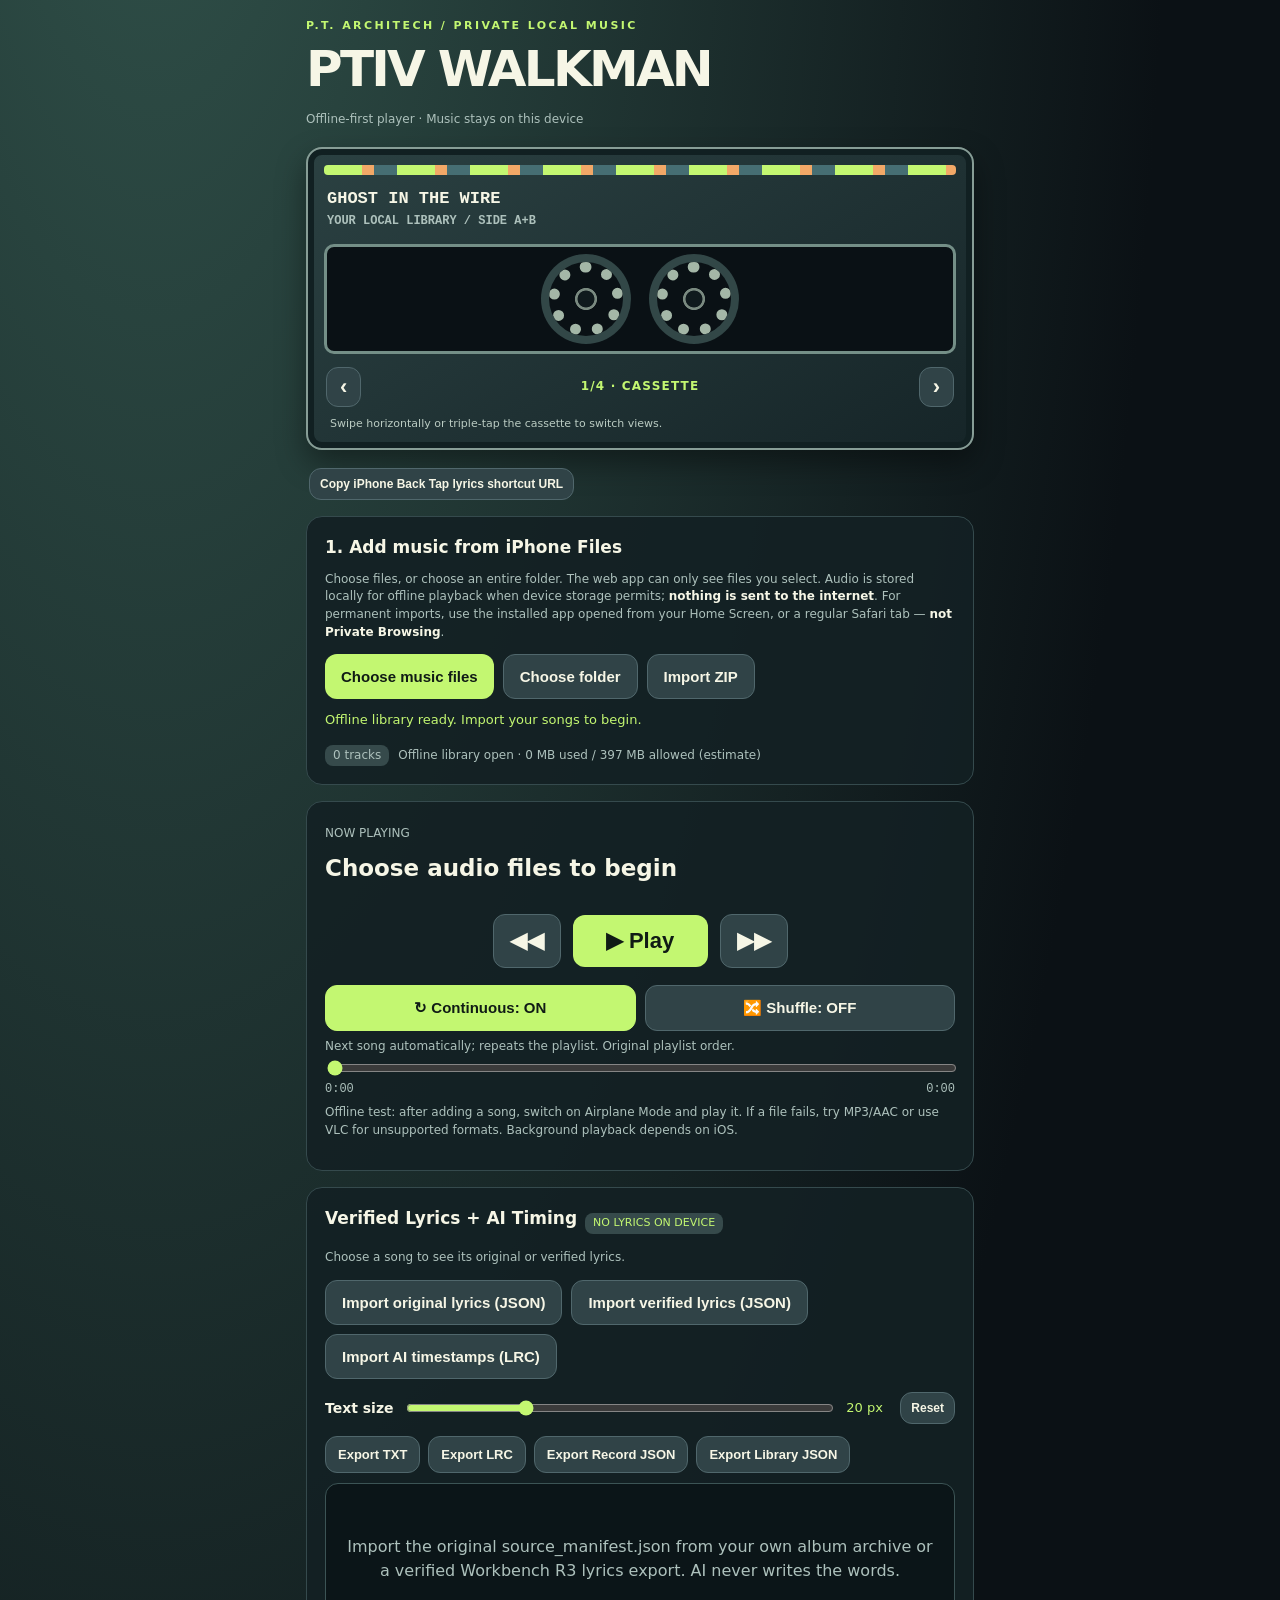
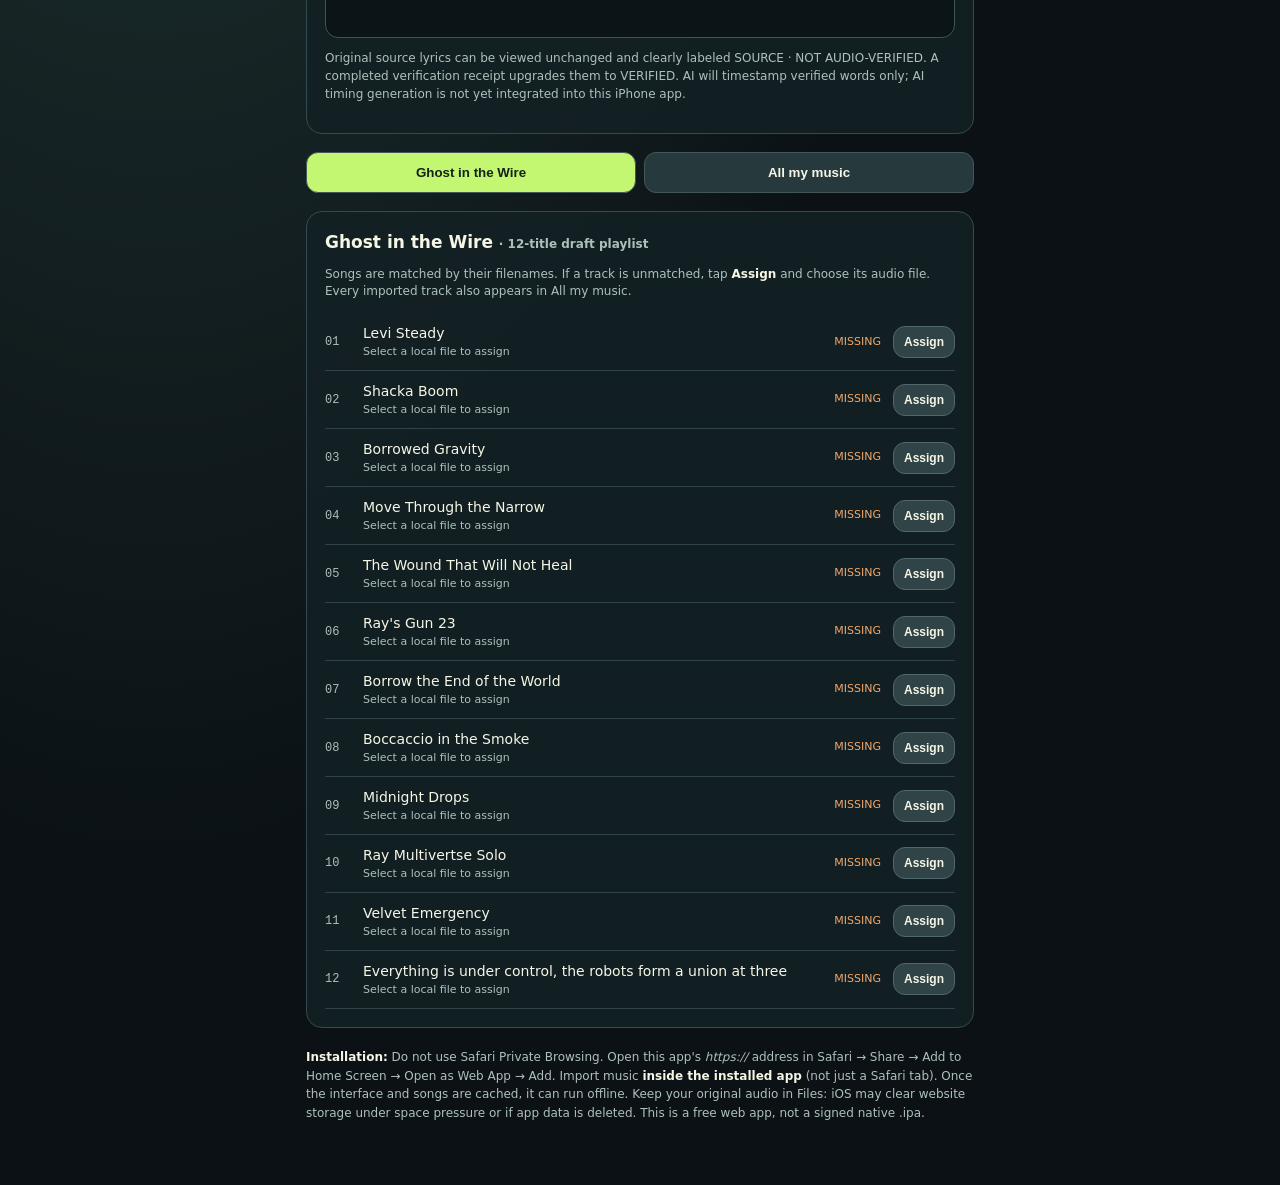
==== index.html @ c3de1a77 "Add four cassette faces with swipe/triple-tap, lyric/info views and honest platform discovery links;" ====
<!doctype html>
<html lang="en"><head><meta charset="utf-8"><meta name="viewport" content="width=device-width,initial-scale=1,viewport-fit=cover"><meta name="theme-color" content="#10191d"><meta name="apple-mobile-web-app-capable" content="yes"><meta name="apple-mobile-web-app-status-bar-style" content="black-translucent"><meta name="apple-mobile-web-app-title" content="PTIV Walkman"><meta name="description" content="P.T. Architech local-first music player"><link rel="manifest" href="./manifest.webmanifest"><link rel="icon" type="image/svg+xml" href="./icon.svg"><title>PTIV Walkman — Offline</title>
<style>
:root{color-scheme:dark;--bg:#0b1115;--panel:#121e22;--line:#354a4d;--ink:#f6f6e6;--muted:#adc1bc;--lime:#c3f771;--orange:#efa66b}*{box-sizing:border-box}html,body{margin:0;min-height:100%;background:var(--bg);color:var(--ink);font:16px/1.48 -apple-system,BlinkMacSystemFont,system-ui,sans-serif}body{background:radial-gradient(ellipse at 12% -15%,#32544c 0%,#0b1115 64%);padding-bottom:calc(25px + env(safe-area-inset-bottom))}main{max-width:700px;margin:auto;padding:18px 16px}.eyebrow{color:var(--lime);font-size:11px;letter-spacing:.22em;font-weight:700}h1{font-size:clamp(34px,8vw,50px);line-height:1.07;letter-spacing:-.055em;margin:9px 0}h2{font-size:17px;margin:0 0 10px}small,.hint{font-size:12px;color:var(--muted)}p{margin:8px 0 12px;color:var(--muted)}.tape{margin:18px 0 18px;border:2px solid #879d96;border-radius:16px;padding:16px;background:linear-gradient(150deg,#2b4142,#162528);box-shadow:inset 0 0 0 6px #112022,0 13px 30px #0006}.stripe{height:10px;border-radius:4px;background:repeating-linear-gradient(90deg,#c3f771 0 38px,#f2a867 38px 50px,#466e73 50px 73px)}.sticker{font:bold 17px/1.2 ui-monospace,monospace;margin:14px 3px;text-transform:uppercase}.wheels{display:flex;justify-content:center;align-items:center;gap:34px;border:3px solid #748f87;background:#0a1115;padding:15px;border-radius:10px}.wheel{height:74px;width:74px;border-radius:50%;border:11px dotted #a4b7a7;box-shadow:0 0 0 8px #324747;background:radial-gradient(circle,#101a1d 22%,#7a8a80 24% 29%,transparent 31%)}.spinning .wheel{animation:rotate 4s linear infinite}@keyframes rotate{to{transform:rotate(360deg)}}.panel{margin:16px 0;border:1px solid var(--line);background:#132024e8;border-radius:16px;padding:18px}.inline{display:flex;gap:9px;flex-wrap:wrap}.btn{appearance:none;border:0;padding:13px 16px;background:var(--lime);color:#101b15;font-weight:750;font-size:15px;border-radius:12px;cursor:pointer;touch-action:manipulation}.btn.alt{background:#304347;color:var(--ink);border:1px solid #50676c}.btn.tiny{font-size:12px;padding:8px 10px}.btn:disabled{opacity:.5}.file{display:none}button:focus-visible,input:focus-visible{outline:2px solid var(--lime);outline-offset:2px}.notice{color:var(--lime);min-height:2em;white-space:pre-wrap;font-size:13px;margin-top:11px}.warning{color:var(--orange)}.controls{display:flex;justify-content:center;align-items:center;gap:12px;margin:17px 0}.controls .btn{font-size:22px;min-width:55px}.controls .big{min-width:135px}input[type=range]{width:100%;accent-color:var(--lime)}.timing{display:flex;justify-content:space-between;color:var(--muted);font:12px ui-monospace,monospace}.titleNow{font-weight:800;font-size:23px;min-height:2em;margin:7px 0}.tabs{display:grid;grid-template-columns:1fr 1fr;gap:8px;margin:18px 0}.tab{padding:12px;background:#263a3d;border:1px solid #43575a;border-radius:12px;color:var(--ink);font-weight:700}.tab.active{background:var(--lime);color:#152219}.search{width:100%;background:#0b1518;border:1px solid #536a6a;color:var(--ink);padding:13px;border-radius:11px;margin:4px 0 8px;font:inherit}ul,ol{list-style:none;margin:0;padding:0}.song{display:flex;align-items:center;gap:12px;min-height:56px;padding:10px 0;border-bottom:1px solid #304346}.song .no{min-width:26px;color:#aebfbd;font:12px ui-monospace,monospace}.song .name{flex:1;min-width:0;overflow-wrap:anywhere;font-size:14px}.song .sub{font-size:11px;color:var(--muted)}.song .state{font-size:11px;color:var(--orange)}.song.ready .state{color:var(--lime)}.song.playing{background:#253c36;border-radius:8px;padding-left:8px;padding-right:8px}.empty{padding:12px;color:var(--muted);text-align:center}.hidden{display:none!important}footer{font-size:12px;line-height:1.55;color:var(--muted);margin:20px 0}strong{color:var(--ink)}.badge{background:#364a4b;padding:2px 8px;border-radius:8px;color:var(--lime);font-size:11px}.meta{display:flex;gap:9px;align-items:center;flex-wrap:wrap;margin-top:9px}.meta span{font-size:12px;color:var(--muted)}.mode-controls{display:flex;gap:9px;flex-wrap:wrap;margin:6px 0}.mode-controls .btn{flex:1 1 165px;text-align:center}.mode-controls .btn.on{background:var(--lime);border-color:var(--lime);color:#101b15}.mode-note{margin:7px 0 2px;font-size:12px;color:var(--muted)}.deck-nav{display:flex;align-items:center;justify-content:space-between;gap:12px;margin:13px 2px 0}.deck-nav .btn{padding:6px 13px;font-size:22px}.deck-nav .deck-status{font-size:12px;letter-spacing:.1em;color:#c3f771;font-weight:800;text-transform:uppercase}.deck-face{min-height:170px;border-radius:12px;background:#0d1719;border:1px solid #48615c;padding:17px 13px}.deck-face h3{margin:0 0 10px;color:var(--lime);font-size:19px}.deck-face p{margin:8px 0;font-size:14px}.deck-lines{max-height:195px;overflow:auto;overscroll-behavior:contain}.deck-lines p{font-size:var(--lyric-font,20px);line-height:1.4;color:#d2dedd;margin:7px 0}.deck-lines p.current{color:var(--lime);font-weight:800}.deck-meta{font-size:14px;color:#c0ccc9}.deck-meta b{color:#f6f6e6}.deck-external{display:flex;gap:7px;flex-wrap:wrap;margin-top:9px}.deck-external a{display:inline-block;background:#304347;border:1px solid #526a69;padding:8px 11px;border-radius:9px;color:#e7f5ee;font-size:12px;text-decoration:none}.deck-external a:focus-visible{outline:2px solid var(--lime)}.deck-help{font-size:11px;color:#bacbc2;margin:9px 6px 0}.tape{touch-action:pan-y}.lyricbox{max-height:350px;overflow-y:auto;border:1px solid #3c5455;background:#0b1518;border-radius:13px;padding:13px 10px;overscroll-behavior:contain}.lyricline{font-size:var(--lyric-font,20px);line-height:1.6;padding:12px 13px;border-radius:10px;color:#a4b7b7;transition:color .15s,background .15s}.lyricline.active{background:#2a463b;color:var(--lime);font-weight:750}.lyricline.untimed{white-space:pre-wrap}.lyrics-info{font-size:12px;color:var(--muted);margin-top:12px}.lyrics-info.warning{color:var(--orange)}.lyrics-heading{display:flex;gap:8px;align-items:center;flex-wrap:wrap}.lyrics-actions{margin:13px 0}.lyrics-empty{text-align:center;padding:30px 10px;color:var(--muted)}.lyric-tools{display:flex;align-items:center;gap:10px;flex-wrap:wrap;margin:12px 0}.lyric-tools label{font-size:14px;font-weight:700}.lyric-tools input{flex:1;min-width:120px}.lyric-tools output{font-size:13px;color:var(--lime);min-width:44px}.lyric-exports{display:flex;gap:8px;flex-wrap:wrap;margin:10px 0}.lyric-exports .btn{font-size:13px;padding:10px 12px}
</style></head><body><main>
<div class="eyebrow">P.T. ARCHITECH / PRIVATE LOCAL MUSIC</div><h1>PTIV WALKMAN</h1><small>Offline-first player · Music stays on this device</small>
<div class="tape" id="tape" role="group" aria-label="Interactive cassette: triple tap or swipe horizontally to switch views"><div id="cassetteFace"><div class="stripe"></div><div class="sticker">GHOST IN THE WIRE<br><small>YOUR LOCAL LIBRARY / SIDE A+B</small></div><div class="wheels"><i class="wheel"></i><i class="wheel"></i></div></div><div class="deck-face hidden" id="deckFace" aria-live="polite"></div><div class="deck-nav"><button class="btn alt" id="deckPrev" type="button" aria-label="Previous cassette view">‹</button><span class="deck-status" id="deckStatus">1/4 · Cassette</span><button class="btn alt" id="deckNext" type="button" aria-label="Next cassette view">›</button></div><p class="deck-help">Swipe horizontally or triple-tap the cassette to switch views.</p></div><div class="inline" style="margin:0 3px 12px"><button class="btn alt tiny" id="copyBackTap" type="button">Copy iPhone Back Tap lyrics shortcut URL</button></div>
<section class="panel"><h2>1. Add music from iPhone Files</h2><p class="hint">Choose files, or choose an entire folder. The web app can only see files you select. Audio is stored locally for offline playback when device storage permits; <strong>nothing is sent to the internet</strong>. For permanent imports, use the installed app opened from your Home Screen, or a regular Safari tab — <strong>not Private Browsing</strong>.</p><div class="inline"><button class="btn" id="pickFiles">Choose music files</button><button class="btn alt" id="pickFolder">Choose folder</button><button class="btn alt" id="pickZip">Import ZIP</button></div><input class="file" id="files" type="file" multiple accept="audio/*,.mp3,.m4a,.wav,.flac,.aac,.aif,.aiff,.ogg,.opus"><input class="file" id="folder" type="file" multiple webkitdirectory directory><input class="file" id="zip" type="file" accept=".zip,application/zip"><div class="notice" id="notice" role="status" aria-live="polite">Starting offline library…</div><div class="meta"><span class="badge" id="libraryCount">0 tracks</span><span id="storage">Local storage status pending</span></div></section>
<section class="panel"><small>NOW PLAYING</small><div class="titleNow" id="now">Choose audio files to begin</div><audio id="audio" preload="metadata" playsinline></audio><div class="controls"><button class="btn alt" id="prev" aria-label="Previous track">◀◀</button><button class="btn big" id="play">▶ Play</button><button class="btn alt" id="next" aria-label="Next track">▶▶</button></div><div class="mode-controls" role="group" aria-label="Playback mode"><button class="btn alt mode on" id="continuous" type="button" aria-pressed="true">↻ Continuous: ON</button><button class="btn alt mode" id="shuffle" type="button" aria-pressed="false">🔀 Shuffle: OFF</button></div><p class="mode-note" id="modeStatus">Continuous plays the next song and loops the playlist; Shuffle changes the order.</p><input type="range" id="seek" min="0" max="1000" value="0" aria-label="Track progress"><div class="timing"><span id="elapsed">0:00</span><span id="duration">0:00</span></div><p class="hint">Offline test: after adding a song, switch on Airplane Mode and play it. If a file fails, try MP3/AAC or use VLC for unsupported formats. Background playback depends on iOS.</p></section>
<section class="panel" id="lyricsPanel"><div class="lyrics-heading"><h2>Verified Lyrics + AI Timing</h2><span class="badge" id="lyricsBadge">AWAITING VERIFIED LYRICS</span></div><p class="hint" id="lyricsSong">Choose a song to see its verified lyrics.</p><div class="inline lyrics-actions"><button class="btn alt" id="pickOriginal" type="button">Import original lyrics (JSON)</button><button class="btn alt" id="pickVerified" type="button">Import verified lyrics (JSON)</button><button class="btn alt" id="pickAITiming" type="button">Import AI timestamps (LRC)</button></div><input class="file" id="originalJson" type="file" multiple accept=".json,application/json"><input class="file" id="verifiedJson" type="file" multiple accept=".json,application/json"><input class="file" id="aiLrc" type="file" accept=".lrc,text/plain"><div class="lyric-tools"><label for="lyricFont">Text size</label><input type="range" id="lyricFont" min="14" max="36" step="2" value="20" aria-label="Lyrics font size"><output id="lyricFontValue" for="lyricFont">20 px</output><button class="btn alt tiny" id="lyricFontReset" type="button">Reset</button></div><div class="lyric-exports"><button class="btn alt" id="exportLyricTxt" type="button">Export TXT</button><button class="btn alt" id="exportLyricLrc" type="button">Export LRC</button><button class="btn alt" id="exportLyricRecord" type="button">Export Record JSON</button><button class="btn alt" id="exportAllLyrics" type="button">Export Library JSON</button></div><div id="lyricDisplay" class="lyricbox" role="region" aria-label="Verified song lyrics"><p class="lyrics-empty">Awaiting verified original lyrics and evidence receipt from the PTIV workbench.</p></div><p id="lyricsNote" class="lyrics-info">Original source lyrics can be viewed unchanged and clearly labeled SOURCE · NOT AUDIO-VERIFIED. A completed verification receipt upgrades them to VERIFIED. AI will timestamp verified words only; AI timing generation is not yet integrated into this iPhone app.</p></section><div class="tabs"><button class="tab active" id="tabGhost">Ghost in the Wire</button><button class="tab" id="tabAll">All my music</button></div>
<section class="panel" id="ghostPanel"><h2>Ghost in the Wire <small>· 12-title draft playlist</small></h2><p class="hint">Songs are matched by their filenames. If a track is unmatched, tap <strong>Assign</strong> and choose its audio file. Every imported track also appears in All my music.</p><ol id="ghostList"></ol></section>
<section class="panel hidden" id="allPanel"><h2>All my music</h2><input class="search" id="search" placeholder="Search songs or folders…" aria-label="Search imported songs"><div id="allList"></div><p class="hint">The list comes from your device, not the NAS. Import additional folders anytime; duplicates are skipped.</p></section>
<footer><strong>Installation:</strong> Do not use Safari Private Browsing. Open this app's <em>https://</em> address in Safari → Share → Add to Home Screen → Open as Web App → Add. Import music <strong>inside the installed app</strong> (not just a Safari tab). Once the interface and songs are cached, it can run offline. Keep your original audio in Files: iOS may clear website storage under space pressure or if app data is deleted. This is a free web app, not a signed native .ipa.</footer>
</main>
<script>
'use strict';
const $=id=>document.getElementById(id), AUDIO=/\.(mp3|m4a|aac|wav|flac|ogg|opus|aif|aiff)$/i;
const ghost=["Levi Steady","Shacka Boom","Borrowed Gravity","Move Through the Narrow","The Wound That Will Not Heal","Ray's Gun 23","Borrow the End of the World","Boccaccio in the Smoke","Midnight Drops","Ray Multivertse Solo","Velvet Emergency","Everything is under control, the robots form a union at three"];
const norm=s=>String(s||'').normalize('NFKD').replace(/[\u0300-\u036f]/g,'').toLowerCase().replace(/\.[^.]+$/,'').replace(/\b(ptiv|p\s*t\s*architech|master|final|remastered|mix|wav|flac)\b/g,'').replace(/^[0-9\s._-]+/,'').replace(/[^a-z0-9]+/g,'');
const msg=(t,bad=false)=>{$('notice').textContent=t;$('notice').className='notice'+(bad?' warning':'')},short=s=>s.length>72?s.slice(0,69)+'…':s;
let db=null, dbIssue='', lastSaveIssue='', stored=new Map(), ephemerals=new Map(), lyricRecords=new Map(), activeLyricKey=null, activeLyricLine=-1, lastLyricsScroll=-1, active=null, playIds=[], audioUrl=null, busy=false, seeks=false, tab='ghost', playbackContext='ghost', continuous=true, shuffle=false;const audio=$('audio');
function dbOpen(){return new Promise((resolve,reject)=>{if(!('indexedDB' in window))return reject(new Error('IndexedDB unavailable'));const r=indexedDB.open('ptiv-walkman-offline-v2',2);r.onupgradeneeded=()=>{if(!r.result.objectStoreNames.contains('songs')){let s=r.result.createObjectStore('songs',{keyPath:'id'});s.createIndex('name','name',{unique:false})}if(!r.result.objectStoreNames.contains('lyrics'))r.result.createObjectStore('lyrics',{keyPath:'key'})};r.onsuccess=()=>resolve(r.result);r.onerror=()=>reject(r.error||new Error('Library unavailable'))})}
const transaction=(mode,doit)=>new Promise((resolve,reject)=>{if(!db)return reject(new Error('Offline database unavailable'));const t=db.transaction('songs',mode),s=t.objectStore('songs');let value;try{value=doit(s)}catch(e){reject(e);return}t.oncomplete=()=>resolve(value);t.onerror=()=>reject(t.error);t.onabort=()=>reject(t.error||new Error('Transaction interrupted'))});
function loadIndex(){return new Promise((resolve,reject)=>{const t=db.transaction('songs','readonly'),req=t.objectStore('songs').openCursor();req.onsuccess=()=>{const c=req.result;if(!c){resolve();return}const {blob,...meta}=c.value;stored.set(meta.id,meta);c.continue()};req.onerror=()=>reject(req.error)})}
function getTrack(id){if(ephemerals.has(id))return Promise.resolve(ephemerals.get(id));return new Promise((resolve,reject)=>{if(!db)return reject(new Error('Not saved'));const r=db.transaction('songs','readonly').objectStore('songs').get(id);r.onsuccess=()=>resolve(r.result);r.onerror=()=>reject(r.error)})}
function loadLyrics(){return new Promise((resolve,reject)=>{if(!db)return resolve();const q=db.transaction('lyrics','readonly').objectStore('lyrics').openCursor();q.onsuccess=()=>{const c=q.result;if(!c){resolve();return}lyricRecords.set(c.key,c.value);c.continue()};q.onerror=()=>reject(q.error)})}
function receiptValid(rec){const v=rec?.verification;return rec?.status==='VERIFIED'&&Array.isArray(rec.lines)&&rec.lines.some(l=>l.text?.trim())&&v?.status==='VERIFIED'&&/^[a-f0-9]{64}$/i.test(String(v.master_sha256||''))&&!!String(v.evidence_ref||'').trim()&&!!String(v.reviewed_at||'').trim()&&!!String(v.reviewer||'').trim()}
function lyricsForCurrent(){if(!active)return null;const song=allMeta().find(x=>x.id===active);if(!song)return null;const rec=lyricRecords.get(norm(song.name))||lyricRecords.get(norm(song.path));return receiptValid(rec)||rec?.status==='ORIGINAL_SOURCE_UNVERIFIED'?rec:null}
function normalizeWords(s){return String(s||'').normalize('NFC').replace(/\s+/g,' ').trim()}
function lrcParse(text){const lines=[],labels={};for(const sourceLine of text.replace(/\r\n?/g,'\n').split('\n')){const meta=sourceLine.match(/^\[([a-z]{2,12}):([^\]]*)\]$/i);if(meta){labels[meta[1].toLowerCase()]=meta[2].trim();continue}const t=/\[(\d{1,3}):(\d{2})(?:[.:](\d{1,3}))?\]/g;const timestamps=[...sourceLine.matchAll(t)];if(!timestamps.length)continue;const textLine=sourceLine.replace(t,'').trim();for(const m of timestamps){const sec=Number(m[1])*60+Number(m[2])+Number('0.'+(m[3]||'0').padEnd(3,'0'));if(Number.isFinite(sec)&&sec>=0)lines.push({time:sec,text:textLine})}}return {labels,lines:lines.sort((a,b)=>a.time-b.time)}}
async function saveLyrics(rec){lyricRecords.set(rec.key,rec);if(!db)return false;return new Promise(resolve=>{try{let t=db.transaction('lyrics','readwrite');t.objectStore('lyrics').put(rec);t.oncomplete=()=>resolve(true);t.onabort=()=>resolve(false);t.onerror=()=>resolve(false)}catch(e){resolve(false)}})}

async function importOriginalSource(files){
let loaded=0, saved=0, keptVerified=0, rejected=0, notes=[];
for(const file of Array.from(files)){
 let data;
 try{if(!/\.json$/i.test(file.name)||file.size>2500000)throw Error('Select a source_manifest.json under 2.5 MB');data=JSON.parse(await file.text())}catch(e){rejected++;notes.push(file.name+': '+e.message);continue}
 if(!data||!Array.isArray(data.tracks)||!data.artist||!data.album){rejected++;notes.push(file.name+': not a PTIV album source manifest');continue}
 for(const t of data.tracks){
  const name=String(t.title||'').trim();
  const lyrics=typeof t.lyrics==='string'?t.lyrics:'';
  const key=norm(name);
  if(!key||!lyrics.trim()||lyrics.length>2000000){rejected++;continue}
  if(receiptValid(lyricRecords.get(key))){keptVerified++;continue}
  const rec={key,name,album:String(data.album),artist:String(data.artist),source_url:String(t.url||''),source:file.name,kind:'text',status:'ORIGINAL_SOURCE_UNVERIFIED',timing_status:'NONE',importedAt:new Date().toISOString(),lines:lyrics.replace(/\r\n?/g,'\n').split('\n').slice(0,4000).map(text=>({time:null,text}))};
  if(await saveLyrics(rec))saved++;
  loaded++;
 }
}
renderLyrics();
$('lyricsNote').className='lyrics-info warning';
$('lyricsNote').textContent='Imported '+loaded+' original lyric texts ('+saved+' stored for offline reopening), retained '+keptVerified+' existing verified record(s), rejected '+rejected+'. The words were copied exactly from the source manifest and are NOT verified against released audio. AI timestamps remain locked until verification. '+notes.slice(0,3).join('; ');
}
$('pickOriginal').onclick=()=>$('originalJson').click();
$('originalJson').onchange=e=>{if(e.target.files?.length)importOriginalSource(e.target.files);e.target.value=''};
async function importVerifiedBundle(files){let accepted=0,storedCount=0,rejected=0;for(const file of Array.from(files)){if(!/\.json$/i.test(file.name)){rejected++;continue}let data;try{data=JSON.parse(await file.text())}catch(e){rejected++;continue}const entries=Array.isArray(data?.tracks)?data.tracks:Array.isArray(data)?data:[data];for(const t of entries){const name=String(t.track_title||t.title||'').trim();const key=norm(name);const lyrics=typeof t.lyrics==='string'?t.lyrics:'';const v=t.verification||{};const verification={status:v.status,master_sha256:String(v.released_master_sha256||v.master_sha256||''),evidence_ref:v.evidence_ref||v.receipt_path||'',reviewed_at:v.reviewed_at||v.verified_at||'',reviewer:v.reviewer||v.verified_by||''};const lines=lyrics.replace(/\r\n?/g,'\n').split('\n').slice(0,3000).map(text=>({time:null,text}));const rec={key,name,lines,verification,status:'VERIFIED',kind:'text',source:file.name,importedAt:new Date().toISOString(),timing_status:'NONE'};if(!key||!receiptValid(rec)||lyrics.length>2000000){rejected++;continue}const prev=lyricRecords.get(key);if(receiptValid(prev)&&prev.timing_status==='AI_DRAFT'&&prev.verification.master_sha256===verification.master_sha256&&prev.lines.map(l=>normalizeWords(l.text)).join('\n')===lines.map(l=>normalizeWords(l.text)).join('\n')){rec.lines=prev.lines;rec.kind=prev.kind;rec.timing_status='AI_DRAFT'}if(await saveLyrics(rec))storedCount++;accepted++}}renderLyrics();const info=$('lyricsNote');info.className='lyrics-info'+(rejected?' warning':'');info.textContent='Verified-record imports: '+accepted+' accepted ('+storedCount+' stored on this device), '+rejected+' rejected. A record requires review receipt, released-master SHA-256, reviewer, review date, and verified lyrics. Walkman checks these fields; it does not independently validate the evidence.'}
async function importAITiming(file){const rec=lyricsForCurrent();if(!receiptValid(rec)){$('lyricsNote').textContent='Blocked: import the released-master verified lyrics record for this track before AI timestamps.';$('lyricsNote').className='lyrics-info warning';return}if(!/\.lrc$/i.test(file.name)){$('lyricsNote').textContent='AI timing must be an .LRC file containing the exact verified lines.';return}let parsed;try{parsed=lrcParse(await file.text())}catch(e){$('lyricsNote').textContent='Cannot read LRC: '+e.message;return}const original=rec.lines.filter(l=>normalizeWords(l.text));const timed=parsed.lines.filter(l=>normalizeWords(l.text));if(!timed.length||timed.length!==original.length||timed.some((l,i)=>normalizeWords(l.text)!==normalizeWords(original[i].text))){$('lyricsNote').className='lyrics-info warning';$('lyricsNote').textContent='Blocked: AI timing did not preserve the verified lyrics exactly (line count or text mismatch). No lyrics were changed. Regenerate alignment using the approved master words.';return}let idx=0;const updated={...rec,lines:rec.lines.map(l=>normalizeWords(l.text)?{...l,time:timed[idx++].time}:{...l,time:null}),kind:'lrc',timing_status:'AI_DRAFT',timing_source:file.name};const saved=await saveLyrics(updated);renderLyrics();$('lyricsNote').className='lyrics-info warning';$('lyricsNote').textContent='AI timestamps imported and matched every verified lyric line exactly. TIMING IS A DRAFT until reviewed against the released audio. '+(saved?'Saved on device.':'Session only; device storage unavailable.')+' No publication performed.'}
$('pickVerified').onclick=()=>$('verifiedJson').click();
$('verifiedJson').onchange=e=>{if(e.target.files?.length)importVerifiedBundle(e.target.files);e.target.value=''};
$('pickAITiming').onclick=()=>{if(!lyricsForCurrent()){$('lyricsNote').textContent='First import the verified lyrics record for the selected song.';return}$('aiLrc').click()};
$('aiLrc').onchange=e=>{if(e.target.files?.length)importAITiming(e.target.files[0]);e.target.value=''};
const DECK_NAMES=['cassette','lyrics','info','listen'],DECK_KEY='ptiv-walkman-deck-v1';
let deckIndex=0,deckTapCount=0,deckLastTap=0,deckLastSwipe=0,deckTouchStart=null,deckLastLine=-1;
function deckIndexFromHash(){const v=decodeURIComponent(location.hash.replace(/^#/,'')).toLowerCase();const name=v.startsWith('deck=')?v.slice(5):v;return DECK_NAMES.indexOf(name)}
function setDeck(index,fromHash=false){deckIndex=(index+DECK_NAMES.length)%DECK_NAMES.length;try{localStorage.setItem(DECK_KEY,String(deckIndex))}catch(e){}if(!fromHash){const hash='#deck='+DECK_NAMES[deckIndex];if(location.hash!==hash)history.replaceState(null,'',location.pathname+location.search+hash)}renderDeck()}
function deckText(parent,text,cls=''){const d=document.createElement('p');if(cls)d.className=cls;d.textContent=text;parent.appendChild(d);return d}
function makeDeckLink(parent,title,url){const a=document.createElement('a');a.textContent=title;a.href=url;a.target='_blank';a.rel='noopener noreferrer';parent.appendChild(a)}
function renderDeck(){const activeFace=$('deckFace'),base=$('cassetteFace'),name=DECK_NAMES[deckIndex],track=allMeta().find(x=>x.id===active),rec=lyricsForCurrent();$('deckStatus').textContent=(deckIndex+1)+'/4 · '+name;const showAlt=deckIndex!==0;base.classList.toggle('hidden',showAlt);activeFace.classList.toggle('hidden',!showAlt);if(!showAlt)return;activeFace.replaceChildren();const head=document.createElement('h3');head.textContent=({lyrics:'Lyrics on cassette',info:'Now playing · Details',listen:'Listen / Discover'})[name];activeFace.append(head);if(name==='lyrics'){if(!rec){deckText(activeFace,'Choose a track with imported original lyrics. No lyrics are invented.');return}const verified=receiptValid(rec);deckText(activeFace,verified?'VERIFIED SOURCE WORDS':'ORIGINAL SOURCE · NOT AUDIO-VERIFIED','deck-meta');const holder=document.createElement('div');holder.className='deck-lines';activeFace.appendChild(holder);const lines=rec.lines.filter(l=>l.text&&l.text.trim());if(!lines.length){deckText(holder,'No lyric lines found.');return}let current=-1;if(rec.timing_status==='AI_DRAFT'){for(let k=0;k<lines.length;k++)if(lines[k].time!==null&&lines[k].time<=audio.currentTime+0.05)current=k}const from=Math.max(0,current>=0?current-1:0);lines.slice(from,from+6).forEach((line,i)=>{const el=deckText(holder,line.text,from+i===current?'current':'');el.title=line.time===null?'Original lyrics':'Timing candidate '+fmt(line.time)});deckLastLine=current;return}if(name==='info'){deckText(activeFace,track?'Title: '+track.name:'No song selected yet.','deck-meta');deckText(activeFace,'Artist: P.T. Architech','deck-meta');deckText(activeFace,'Album: '+(rec?.album||'Ghost in the Wire (local library)'),'deck-meta');if(track)deckText(activeFace,'File: '+track.path+' · '+Math.round(track.size/1048576*10)/10+' MB','deck-meta');if(audio.duration)deckText(activeFace,'Duration: '+fmt(audio.duration),'deck-meta');deckText(activeFace,'Lyrics: '+(rec?(receiptValid(rec)?'words verified':'original source awaiting audio verification'):'not imported'),'deck-meta');return}if(name==='listen'){const isGhost=!rec?.album||rec.album.toLowerCase().includes('ghost in the wire')||playbackContext==='ghost';if(isGhost)deckText(activeFace,'Ghost in the Wire is not yet published. This copy plays locally, offline. There are no verified direct streaming links for this album.');else deckText(activeFace,'Browse P.T. Architech on music platforms. These are searches, not confirmed track-specific links.');const links=document.createElement('div');links.className='deck-external';activeFace.appendChild(links);const artist='P.T. Architech';makeDeckLink(links,'Spotify artist search','https://open.spotify.com/search/'+encodeURIComponent(artist));makeDeckLink(links,'Apple Music search','https://music.apple.com/us/search?term='+encodeURIComponent(artist));makeDeckLink(links,'YouTube Music search','https://music.youtube.com/search?q='+encodeURIComponent(artist));makeDeckLink(links,'Qobuz discography','https://www.qobuz.com/us-en/interpreter/pt-architech/32553437');deckText(activeFace,'These discovery links require internet. Local playback and lyrics do not.','deck-meta')}}
function initDeck(){const hash=deckIndexFromHash();if(hash>=0)deckIndex=hash;else try{const prior=Number(localStorage.getItem(DECK_KEY));if(Number.isInteger(prior)&&prior>=0&&prior<4)deckIndex=prior}catch(e){}renderDeck()}
$('deckNext').onclick=()=>setDeck(deckIndex+1);$('deckPrev').onclick=()=>setDeck(deckIndex-1);
$('tape').addEventListener('click',e=>{if(e.target.closest('button,a,input'))return;if(Date.now()-deckLastSwipe<450)return;const now=Date.now();deckTapCount=now-deckLastTap<550?deckTapCount+1:1;deckLastTap=now;if(deckTapCount>=3){deckTapCount=0;setDeck(deckIndex+1)}});
$('tape').addEventListener('touchstart',e=>{if(e.touches.length===1)deckTouchStart={x:e.touches[0].clientX,y:e.touches[0].clientY}},{passive:true});
$('tape').addEventListener('touchend',e=>{if(!deckTouchStart||e.changedTouches.length!==1)return;const dx=e.changedTouches[0].clientX-deckTouchStart.x,dy=e.changedTouches[0].clientY-deckTouchStart.y;deckTouchStart=null;if(Math.abs(dx)>55&&Math.abs(dx)>Math.abs(dy)*1.35){deckLastSwipe=Date.now();deckTapCount=0;setDeck(deckIndex+(dx<0?1:-1))}},{passive:true});
window.addEventListener('hashchange',()=>{const i=deckIndexFromHash();if(i>=0)setDeck(i,true)});
$('copyBackTap').onclick=async()=>{const link=location.origin+location.pathname+'#deck=lyrics';try{await navigator.clipboard.writeText(link);msg('Copied lyrics-view URL. Create an iPhone Shortcut with Open URLs, paste this URL, then assign it to Back Tap in Settings → Accessibility → Touch → Back Tap. This opens a view; hardware Back Tap does not directly control the webpage.')}catch(e){window.prompt('Copy this URL into your Shortcuts Open URL action:',link)}};
const FONT_KEY='ptiv-walkman-lyric-font-v1';
function setLyricFont(px){const n=Math.min(36,Math.max(14,Math.round(Number(px)/2)*2||20));document.documentElement.style.setProperty('--lyric-font',n+'px');$('lyricFont').value=String(n);$('lyricFontValue').textContent=n+' px';try{localStorage.setItem(FONT_KEY,String(n))}catch(e){}if(deckIndex===1)renderDeck()}
function initLyricFont(){let n=20;try{const saved=Number(localStorage.getItem(FONT_KEY));if(saved>=14&&saved<=36)n=saved}catch(e){}setLyricFont(n)}
$('lyricFont').oninput=e=>setLyricFont(e.target.value);
$('lyricFontReset').onclick=()=>setLyricFont(20);
function fileSafeTitle(title){return String(title||'Track').replace(/[<>:"/\\|?*\u0000-\u001f]/g,'_').slice(0,100).trim()||'Track'}
function lrcTime(t){const sec=Math.max(0,Number(t)||0);return String(Math.floor(sec/60)).padStart(2,'0')+':'+(sec%60).toFixed(2).padStart(5,'0')}
function userExport(filename,text,type='text/plain'){const file=new File([text],filename,{type});const fallback=()=>{const url=URL.createObjectURL(file),a=document.createElement('a');a.href=url;a.download=filename;document.body.appendChild(a);a.click();a.remove();setTimeout(()=>URL.revokeObjectURL(url),60000)};if(navigator.canShare?.({files:[file]})&&navigator.share){navigator.share({files:[file],title:filename}).catch(e=>{if(e?.name!=='AbortError')fallback()})}else fallback()}
function currentExportRecord(){const rec=lyricsForCurrent();if(!rec){$('lyricsNote').textContent='First select a song that has imported lyrics.';$('lyricsNote').className='lyrics-info warning'}return rec}
$('exportLyricTxt').onclick=()=>{const rec=currentExportRecord();if(!rec)return;userExport(fileSafeTitle(rec.name)+'.txt',rec.lines.map(l=>l.text).join('\n'))};
$('exportLyricLrc').onclick=()=>{const rec=currentExportRecord();if(!rec)return;if(!rec.lines.some(l=>l.time!==null&&Number.isFinite(l.time))){$('lyricsNote').textContent='No timestamps available for this song. TXT export is ready; LRC export requires reviewed or draft timings.';$('lyricsNote').className='lyrics-info warning';return}const lrc=['[ti:'+rec.name+']','[ar:'+String(rec.artist||'P.T. Architech')+']',...rec.lines.filter(l=>l.time!==null&&Number.isFinite(l.time)).map(l=>'['+lrcTime(l.time)+']'+l.text)].join('\n');userExport(fileSafeTitle(rec.name)+'.lrc',lrc)};
$('exportLyricRecord').onclick=()=>{const rec=currentExportRecord();if(rec)userExport(fileSafeTitle(rec.name)+'_lyrics_record.json',JSON.stringify(rec,null,2),'application/json')};
$('exportAllLyrics').onclick=()=>{if(!lyricRecords.size){$('lyricsNote').textContent='No lyric files have been imported yet.';return}userExport('PTIV_Walkman_local_lyrics_backup.json',JSON.stringify({format:'PTIV_WALKMAN_LYRICS_EXPORT_V1',exportedAt:new Date().toISOString(),tracks:[...lyricRecords.values()]},null,2),'application/json')};
function renderLyrics(){const display=$('lyricDisplay'),badge=$('lyricsBadge'),songName=$('lyricsSong'),rec=lyricsForCurrent();display.replaceChildren();activeLyricKey=rec?.key||null;activeLyricLine=-1;lastLyricsScroll=-1;const song=allMeta().find(x=>x.id===active);songName.textContent=song?'Playing: '+song.name:'Choose a song to see its original or verified lyrics.';if(!rec){badge.textContent='NO LYRICS ON DEVICE';const p=document.createElement('p');p.className='lyrics-empty';p.textContent='Import the original source_manifest.json from your own album archive or a verified Workbench R3 lyrics export. AI never writes the words.';display.append(p);renderDeck();return}const verified=receiptValid(rec);badge.textContent=verified?(rec.timing_status==='AI_DRAFT'?'WORDS VERIFIED · AI TIMING DRAFT':'WORDS VERIFIED · NOT TIMED'):'ORIGINAL SOURCE · NOT AUDIO-VERIFIED';for(const l of rec.lines){const d=document.createElement('div');d.className='lyricline'+(l.time===null?' untimed':'');d.textContent=l.text||' ';display.appendChild(d)}if(rec.kind==='lrc'&&verified)syncLyrics();renderDeck()}
function syncLyrics(){const rec=lyricsForCurrent();if(!receiptValid(rec)||rec.timing_status!=='AI_DRAFT')return;let i=-1;for(let j=0;j<rec.lines.length;j++){if(rec.lines[j].time!==null&&rec.lines[j].time<=audio.currentTime+0.05)i=j;else if(rec.lines[j].time!==null)break}if(i===activeLyricLine)return;const container=$('lyricDisplay');if(activeLyricLine>=0&&container.children[activeLyricLine])container.children[activeLyricLine].classList.remove('active');activeLyricLine=i;if(i>=0&&container.children[i]){const el=container.children[i];el.classList.add('active');const target=el.offsetTop-container.offsetTop-container.clientHeight/2+el.clientHeight/2;container.scrollTo({top:Math.max(0,target),behavior:Math.abs(container.scrollTop-target)>240?'auto':'smooth'})}}
function fmt(t){if(!Number.isFinite(t))return '0:00';t=Math.floor(t);return Math.floor(t/60)+':'+String(t%60).padStart(2,'0')}
const numberOfSongs=()=>stored.size+ephemerals.size;
function allMeta(){return [...stored.values(),...Array.from(ephemerals.values(),r=>{const {blob,...m}=r;return m})].sort((a,b)=>a.name.localeCompare(b.name))}
function keys(){return new Set([...stored.keys(),...ephemerals.keys()])}
function matches(s,t){const x=norm(s),y=norm(t);return !!x&&!!y&&(x===y||x.length>5&&y.includes(x)||y.length>5&&x.includes(y))}
function ghostMatch(t){const a=allMeta();return a.find(s=>matches(t,s.name))}
function button(text,fn){const el=document.createElement('button');el.className='btn alt tiny';el.textContent=text;el.addEventListener('click',fn);return el}
function liTrack(parent,number,name,sub,found){const li=document.createElement('li');li.className='song'+(found?' ready':'')+(active&&found&&active===found.id?' playing':'');const num=document.createElement('span');num.className='no';num.textContent=String(number).padStart(2,'0');const body=document.createElement('div');body.className='name';body.textContent=name;const detail=document.createElement('div');detail.className='sub';detail.textContent=sub||'';body.append(detail);li.append(num,body);if(found){li.append(button('▶',()=>selectTrack(found.id)));}else{const missing=document.createElement('span');missing.className='state';missing.textContent='MISSING';li.append(missing);const inp=document.createElement('input');inp.type='file';inp.accept='audio/*,.mp3,.m4a,.wav,.flac';inp.hidden=true;inp.onchange=async()=>{if(inp.files?.length){const f=inp.files[0];await importFiles([f],{assignTo:name});}};li.append(button('Assign',()=>inp.click()),inp)}parent.appendChild(li)}
function redraw(){let songCount=numberOfSongs();$('libraryCount').textContent=songCount+' track'+(songCount!==1?'s':'');const gl=$('ghostList');gl.replaceChildren();ghost.forEach((t,i)=>{const match=ghostMatch(t);liTrack(gl,i+1,t,match?'✓ SAVED LOCAL':'Select a local file to assign',match)});const list=$('allList');list.replaceChildren();let filtered=allMeta().filter(t=>[t.name,t.path].some(x=>String(x||'').toLowerCase().includes($('search').value.toLowerCase())));if(!filtered.length){const p=document.createElement('p');p.className='empty';p.textContent=songCount?'No songs match your search.':'Import files or a folder to start your library.';list.appendChild(p)}else{let ul=document.createElement('ul');filtered.forEach((t,i)=>liTrack(ul,i+1,t.name,short(t.path)+(stored.has(t.id)?' · OFFLINE':' · SESSION ONLY'),t));list.append(ul)}}
async function refreshStorage(){if(!db){$('storage').textContent='SESSION ONLY — permanent storage unavailable'+(dbIssue?' ('+dbIssue+')':'');return}if(lastSaveIssue){$('storage').textContent='SAVE FAILED ('+lastSaveIssue+'). Local database is open, but audio did not persist.';return}if(navigator.storage?.estimate){try{let s=await navigator.storage.estimate();$('storage').textContent='Offline library open · '+(s.usage/1048576).toFixed(0)+' MB used / '+(s.quota/1048576).toFixed(0)+' MB allowed (estimate)';return}catch(e){}}$('storage').textContent='On-device library enabled'}
function safeFileName(s){return String(s).replace(/\\/g,'/').split('/').pop().replace(AUDIO,'').replace(/^\d{1,3}[\s._-]+/,'').trim()}
async function importFiles(files,opt={}){const audioFiles=Array.from(files).filter(f=>AUDIO.test(f.name));if(!audioFiles.length){msg('No supported audio files found. Choose MP3, M4A, AAC, WAV, FLAC, OGG or AIFF.',true);return}busy=true;setInputs(true);let added=0,dupes=0,failed=0;const reasons=new Set();lastSaveIssue='';const seen=keys();msg('Importing '+audioFiles.length+' local audio file(s)…');for(const f of audioFiles){const path=f.webkitRelativePath||f.ptivZipPath||opt.basePath&&opt.basePath+'/'+f.name||f.name;const name=opt.assignTo||safeFileName(f.name);const id=path.toLowerCase()+'|'+f.size+'|'+f.lastModified;if(seen.has(id)){dupes++;continue}const row={id,name,path,size:f.size,type:f.type||'',lastModified:f.lastModified||0,blob:f};if(db){let error=null,saved=false;try{await transaction('readwrite',store=>store.put(row));saved=true}catch(e){error=e;if(e?.name==='DataCloneError'){try{await transaction('readwrite',store=>store.put({...row,blob:new Blob([f],{type:f.type||'application/octet-stream'})}));saved=true}catch(e2){error=e2}}}if(saved){stored.set(id,((({blob,...m})=>m)(row)))}else{ephemerals.set(id,row);failed++;const reason=error?.name||error?.message||'Unknown storage error';reasons.add(reason);lastSaveIssue=reason}}else{ephemerals.set(id,row);failed++;reasons.add(dbIssue||'IndexedDB unavailable');lastSaveIssue=dbIssue||'IndexedDB unavailable'}added++;seen.add(id);if((added+dupes)%8===0)msg('Imported '+(added+dupes)+' / '+audioFiles.length+'…')}
setInputs(false);busy=false;redraw();await refreshStorage();msg('Added '+added+' song(s).'+(dupes?' Skipped '+dupes+' duplicates.':'')+(failed?' '+failed+' NOT saved permanently. Reason: '+[...reasons].join(', ')+'. Switch out of Safari Private Browsing, reopen from Home Screen, then try one MP3. Do not remove your originals in Files.':'')+' Switch on Airplane Mode to verify playback.',failed>0)}
function setInputs(disabled){['pickFiles','pickFolder','pickZip'].forEach(id=>$(id).disabled=disabled)}
$('pickFiles').onclick=()=>$('files').click();$('pickFolder').onclick=()=>$('folder').click();$('pickZip').onclick=()=>$('zip').click();
$('files').onchange=e=>{if(e.target.files?.length)importFiles(e.target.files);e.target.value=''};
$('folder').onchange=e=>{if(e.target.files?.length)importFiles(e.target.files);else msg('No folder selected. Choose a folder containing music files.',true);e.target.value=''};
async function unzipFiles(file){const b=await file.arrayBuffer(),v=new DataView(b),u=new Uint8Array(b);let p=b.byteLength-22;while(p>=Math.max(0,b.byteLength-65557)&&v.getUint32(p,true)!==0x06054b50)p--;if(p<0)throw Error('Invalid ZIP archive');const n=v.getUint16(p+10,true);let c=v.getUint32(p+16,true);const out=[];for(let i=0;i<n;i++){if(v.getUint32(c,true)!==0x02014b50)throw Error('ZIP entry index invalid');const method=v.getUint16(c+10,true),compressed=v.getUint32(c+20,true),size=v.getUint32(c+24,true),nameLength=v.getUint16(c+28,true),extra=v.getUint16(c+30,true),comment=v.getUint16(c+32,true),offset=v.getUint32(c+42,true);const path=new TextDecoder().decode(u.slice(c+46,c+46+nameLength));c+=46+nameLength+extra+comment;if(!AUDIO.test(path)||path.endsWith('/'))continue;if(out.length>=3000)throw Error('ZIP contains too many tracks');if(size>250*1048576)throw Error('Very large audio file in ZIP: '+path);if(v.getUint32(offset,true)!==0x04034b50)throw Error('ZIP entry unavailable');const start=offset+30+v.getUint16(offset+26,true)+v.getUint16(offset+28,true);const bytes=u.slice(start,start+compressed);let result;if(method===0)result=bytes;else if(method===8&&typeof DecompressionStream==='function'){result=new Uint8Array(await new Response(new Blob([bytes]).stream().pipeThrough(new DecompressionStream('deflate-raw'))).arrayBuffer())}else throw Error('ZIP compression unsupported on this device. Try folder import instead.');out.push(new File([result],path.split('/').pop(),{type:'',lastModified:file.lastModified}));out[out.length-1].ptivZipPath=path;}return out}
$('zip').onchange=async e=>{const f=e.target.files?.[0];e.target.value='';if(!f)return;try{msg('Reading ZIP on-device…');let contents=await unzipFiles(f);if(!contents.length)msg('No audio files found in this ZIP.',true);else await importFiles(contents,{basePath:f.name})}catch(err){msg('ZIP import could not finish: '+err.message,true)}};
const MODE_KEY='ptiv-walkman-playback-modes-v1';
function orderedIds(context=playbackContext){const ids=context==='ghost'?ghost.map(t=>ghostMatch(t)?.id):allMeta().map(t=>t.id);return ids.filter((id,i)=>id&&ids.indexOf(id)===i)}
function rebuildQueue(startId=null){let ids=orderedIds();if(startId&&!ids.includes(startId))ids.unshift(startId);if(shuffle){const other=ids.filter(id=>id!==startId);for(let i=other.length-1;i>0;i--){const j=Math.floor(Math.random()*(i+1));[other[i],other[j]]=[other[j],other[i]]}playIds=startId?[startId,...other]:other}else playIds=ids}
function updateModes(){const c=$('continuous'),s=$('shuffle');c.textContent=continuous?'↻ Continuous: ON':'↻ Continuous: OFF';s.textContent=shuffle?'🔀 Shuffle: ON':'🔀 Shuffle: OFF';c.setAttribute('aria-pressed',String(continuous));s.setAttribute('aria-pressed',String(shuffle));c.classList.toggle('on',continuous);s.classList.toggle('on',shuffle);$('modeStatus').textContent=(continuous?'Next song automatically; repeats the playlist.':'Stops after the current song.')+' '+(shuffle?'Random track order (each cycle reshuffles).':'Original playlist order.')}
function saveModes(){try{localStorage.setItem(MODE_KEY,JSON.stringify({continuous,shuffle}))}catch(e){}}
function initModes(){try{const modes=JSON.parse(localStorage.getItem(MODE_KEY)||'null');if(modes){continuous=modes.continuous!==false;shuffle=modes.shuffle===true}}catch(e){}updateModes()}
$('continuous').onclick=()=>{continuous=!continuous;saveModes();updateModes()};
$('shuffle').onclick=()=>{shuffle=!shuffle;rebuildQueue(active);saveModes();updateModes()};
async function selectTrack(id,fromQueue=false){let row;try{row=await getTrack(id)}catch(e){msg('File is missing from local storage. Select it again in Files.',true);return}if(!row?.blob){msg('Song not saved. Please reimport it.',true);return}try{if(audioUrl)URL.revokeObjectURL(audioUrl);audioUrl=URL.createObjectURL(row.blob);active=id;if(!fromQueue||!playIds.includes(id)){playbackContext=tab;rebuildQueue(id)}audio.src=audioUrl;audio.load();$('now').textContent=row.name;redraw();renderLyrics();renderDeck();await audio.play()}catch(e){msg('Song loaded. Tap ▶ Play once more if iPhone blocked autoplay; or try an MP3/AAC copy.',true)}}
$('play').onclick=()=>{if(audio.paused){if(active&&audio.src){audio.play().catch(()=>msg('Tap ▶ Play again, or use MP3/AAC if this format is unsupported.',true))}else{let first=tab==='ghost'?ghost.map(t=>ghostMatch(t)?.id).find(Boolean):allMeta()[0]?.id;if(first)selectTrack(first);else msg('Choose music files or a folder first.',true)}}else audio.pause()};
function step(dir,automatic=false){if(automatic&&!continuous)return;if(!playIds.length){msg('Import songs first.',true);return}let k=playIds.indexOf(active);if(k<0)k=0;if(automatic&&shuffle&&dir>0&&k===playIds.length-1&&playIds.length>1){rebuildQueue(active);k=0}const next=playIds[(k+dir+playIds.length)%playIds.length];if(next)selectTrack(next,true)}
$('next').onclick=()=>step(1);$('prev').onclick=()=>audio.currentTime>4?audio.currentTime=0:step(-1);
audio.onplay=()=>{$('play').textContent='❚❚ Pause';$('tape').classList.add('spinning')};audio.onpause=()=>{$('play').textContent='▶ Play';$('tape').classList.remove('spinning')};audio.onended=()=>step(1,true);audio.onerror=()=>msg('This audio format could not play on this iPhone. Try MP3/AAC or use VLC.',true);
audio.ontimeupdate=()=>{syncLyrics();if(deckIndex===1){const rec=lyricsForCurrent();if(rec?.timing_status==='AI_DRAFT'){let k=-1;for(let i=0;i<rec.lines.length;i++){const line=rec.lines[i];if(line.time!==null&&line.time<=audio.currentTime+0.05)k=i}if(k!==deckLastLine)renderDeck()}}$('elapsed').textContent=fmt(audio.currentTime);if(!seeks&&audio.duration)$('seek').value=Math.round(1000*audio.currentTime/audio.duration)};audio.onloadedmetadata=()=>{$('duration').textContent=fmt(audio.duration)};$('seek').oninput=()=>seeks=true;$('seek').onchange=e=>{if(Number.isFinite(audio.duration))audio.currentTime=(+e.target.value/1000)*audio.duration;seeks=false};
function setTab(t){tab=t;$('tabGhost').classList.toggle('active',t==='ghost');$('tabAll').classList.toggle('active',t==='all');$('ghostPanel').classList.toggle('hidden',t!=='ghost');$('allPanel').classList.toggle('hidden',t!=='all');redraw()}$('tabGhost').onclick=()=>setTab('ghost');$('tabAll').onclick=()=>setTab('all');$('search').oninput=redraw;
initModes();initDeck();initLyricFont();(async()=>{try{db=await dbOpen();await loadIndex();await loadLyrics();msg('Offline library ready. Import your songs to begin.')}catch(e){dbIssue=e?.name||e?.message||'Unknown storage error';msg('Device storage unavailable ('+dbIssue+'): songs will play only until the app closes. Use a regular Safari tab, not Private Browsing, and install from your Home Screen.',true)}redraw();renderLyrics();await refreshStorage();if('serviceWorker'in navigator&&location.protocol==='https:'){navigator.serviceWorker.register('./sw.js').catch(()=>{});}})();
</script></body></html>
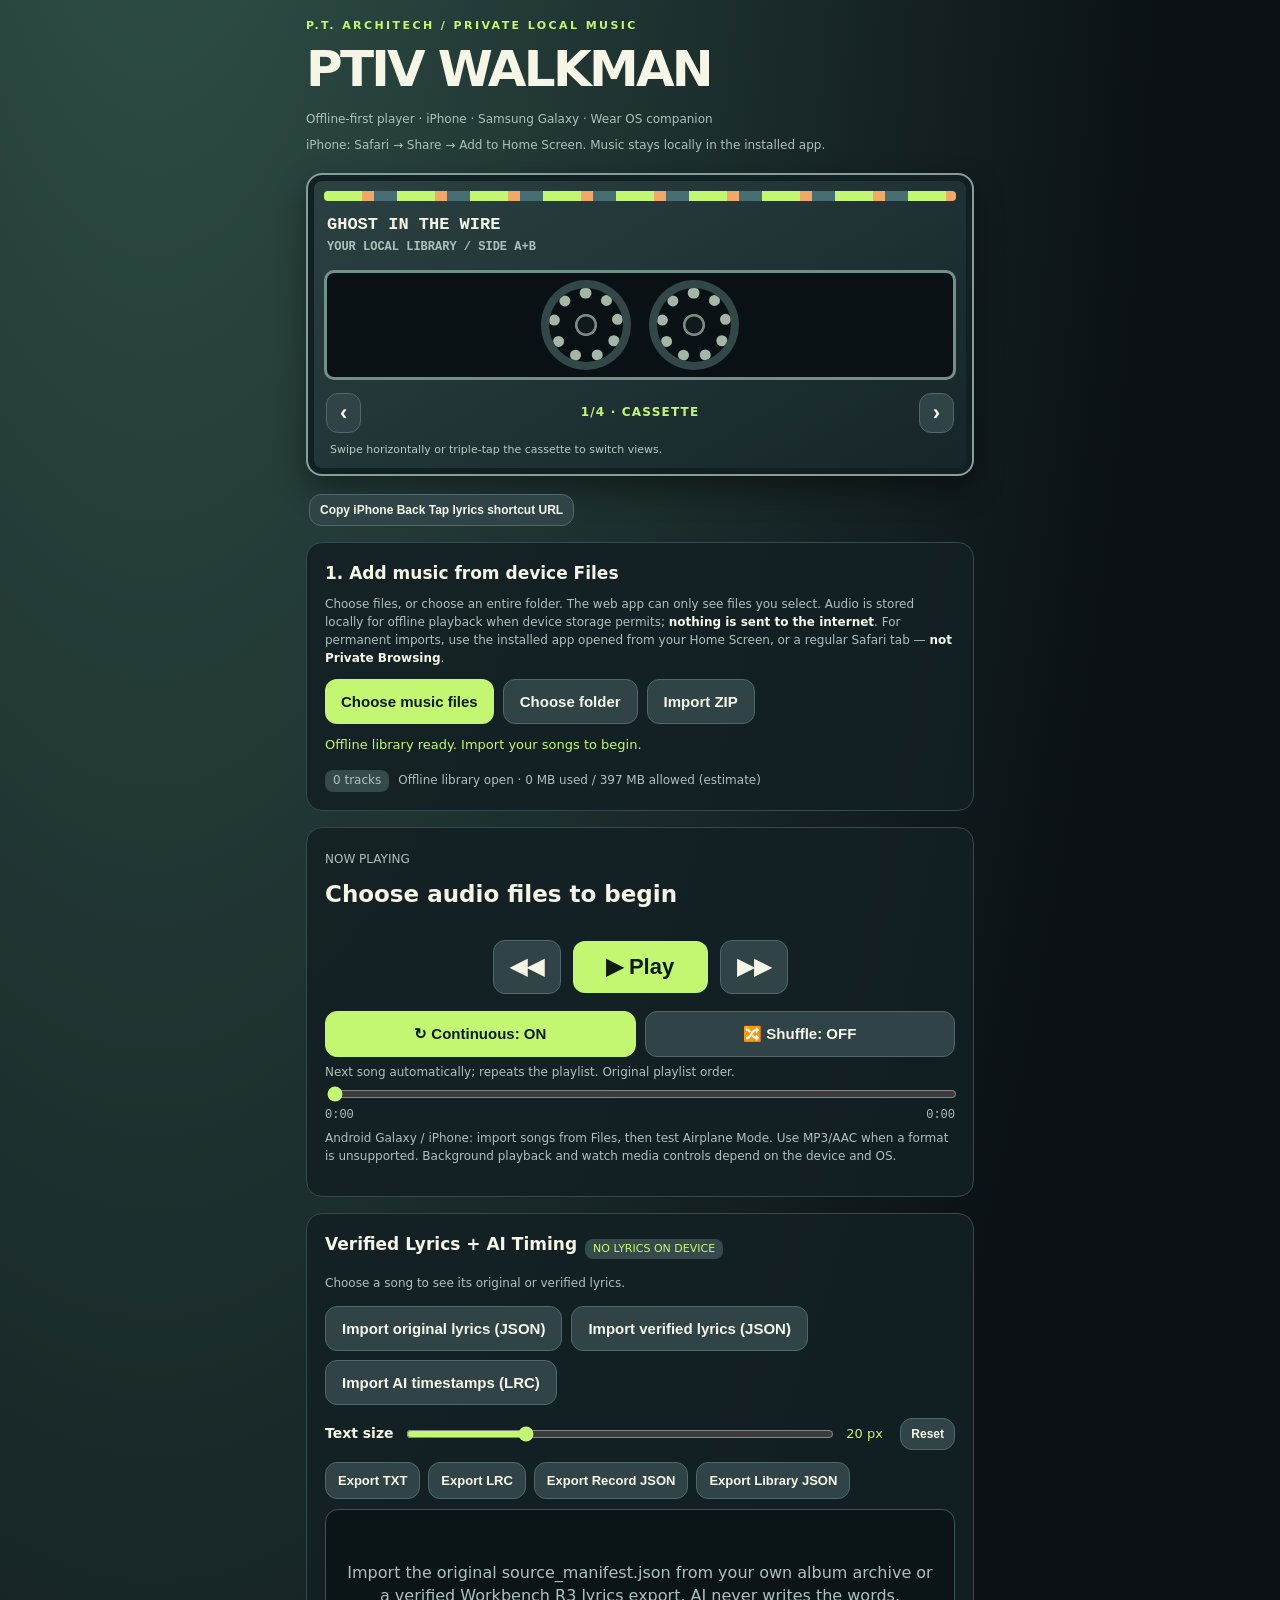
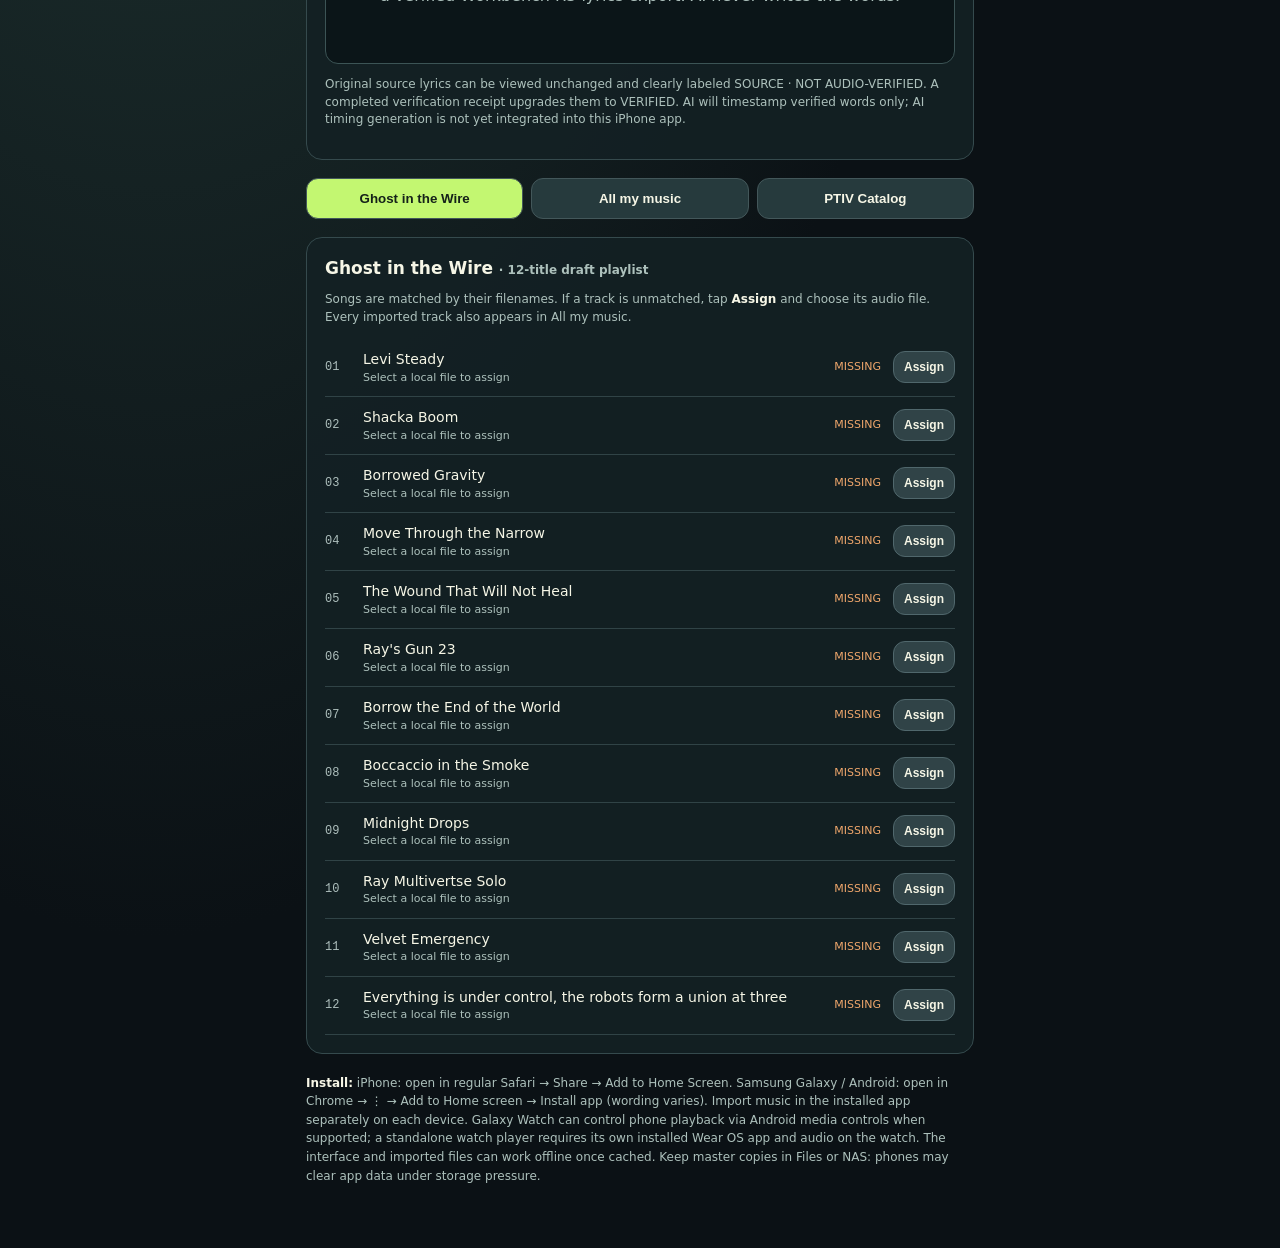
==== commit 334af940: "Add PTIV catalog smart playlists, live spectrum and Wear OS standalone test player" ====
--- a/index.html
+++ b/index.html
@@ -1,16 +1,76 @@
 <!doctype html>
-<html lang="en"><head><meta charset="utf-8"><meta name="viewport" content="width=device-width,initial-scale=1,viewport-fit=cover"><meta name="theme-color" content="#10191d"><meta name="apple-mobile-web-app-capable" content="yes"><meta name="apple-mobile-web-app-status-bar-style" content="black-translucent"><meta name="apple-mobile-web-app-title" content="PTIV Walkman"><meta name="description" content="P.T. Architech local-first music player"><link rel="manifest" href="./manifest.webmanifest"><link rel="icon" type="image/svg+xml" href="./icon.svg"><title>PTIV Walkman — Offline</title>
+<html lang="en"><head><meta charset="utf-8"><meta name="viewport" content="width=device-width,initial-scale=1,viewport-fit=cover"><meta name="theme-color" content="#10191d"><meta name="apple-mobile-web-app-capable" content="yes"><meta name="apple-mobile-web-app-status-bar-style" content="black-translucent"><meta name="apple-mobile-web-app-title" content="PTIV Walkman"><meta name="description" content="P.T. Architech local-first music player"><link rel="manifest" href="./manifest.webmanifest"><link rel="icon" type="image/svg+xml" href="./icon.svg"><link rel="apple-touch-icon" href="./icon-192.png"><title>PTIV Walkman — Offline</title>
 <style>
-:root{color-scheme:dark;--bg:#0b1115;--panel:#121e22;--line:#354a4d;--ink:#f6f6e6;--muted:#adc1bc;--lime:#c3f771;--orange:#efa66b}*{box-sizing:border-box}html,body{margin:0;min-height:100%;background:var(--bg);color:var(--ink);font:16px/1.48 -apple-system,BlinkMacSystemFont,system-ui,sans-serif}body{background:radial-gradient(ellipse at 12% -15%,#32544c 0%,#0b1115 64%);padding-bottom:calc(25px + env(safe-area-inset-bottom))}main{max-width:700px;margin:auto;padding:18px 16px}.eyebrow{color:var(--lime);font-size:11px;letter-spacing:.22em;font-weight:700}h1{font-size:clamp(34px,8vw,50px);line-height:1.07;letter-spacing:-.055em;margin:9px 0}h2{font-size:17px;margin:0 0 10px}small,.hint{font-size:12px;color:var(--muted)}p{margin:8px 0 12px;color:var(--muted)}.tape{margin:18px 0 18px;border:2px solid #879d96;border-radius:16px;padding:16px;background:linear-gradient(150deg,#2b4142,#162528);box-shadow:inset 0 0 0 6px #112022,0 13px 30px #0006}.stripe{height:10px;border-radius:4px;background:repeating-linear-gradient(90deg,#c3f771 0 38px,#f2a867 38px 50px,#466e73 50px 73px)}.sticker{font:bold 17px/1.2 ui-monospace,monospace;margin:14px 3px;text-transform:uppercase}.wheels{display:flex;justify-content:center;align-items:center;gap:34px;border:3px solid #748f87;background:#0a1115;padding:15px;border-radius:10px}.wheel{height:74px;width:74px;border-radius:50%;border:11px dotted #a4b7a7;box-shadow:0 0 0 8px #324747;background:radial-gradient(circle,#101a1d 22%,#7a8a80 24% 29%,transparent 31%)}.spinning .wheel{animation:rotate 4s linear infinite}@keyframes rotate{to{transform:rotate(360deg)}}.panel{margin:16px 0;border:1px solid var(--line);background:#132024e8;border-radius:16px;padding:18px}.inline{display:flex;gap:9px;flex-wrap:wrap}.btn{appearance:none;border:0;padding:13px 16px;background:var(--lime);color:#101b15;font-weight:750;font-size:15px;border-radius:12px;cursor:pointer;touch-action:manipulation}.btn.alt{background:#304347;color:var(--ink);border:1px solid #50676c}.btn.tiny{font-size:12px;padding:8px 10px}.btn:disabled{opacity:.5}.file{display:none}button:focus-visible,input:focus-visible{outline:2px solid var(--lime);outline-offset:2px}.notice{color:var(--lime);min-height:2em;white-space:pre-wrap;font-size:13px;margin-top:11px}.warning{color:var(--orange)}.controls{display:flex;justify-content:center;align-items:center;gap:12px;margin:17px 0}.controls .btn{font-size:22px;min-width:55px}.controls .big{min-width:135px}input[type=range]{width:100%;accent-color:var(--lime)}.timing{display:flex;justify-content:space-between;color:var(--muted);font:12px ui-monospace,monospace}.titleNow{font-weight:800;font-size:23px;min-height:2em;margin:7px 0}.tabs{display:grid;grid-template-columns:1fr 1fr;gap:8px;margin:18px 0}.tab{padding:12px;background:#263a3d;border:1px solid #43575a;border-radius:12px;color:var(--ink);font-weight:700}.tab.active{background:var(--lime);color:#152219}.search{width:100%;background:#0b1518;border:1px solid #536a6a;color:var(--ink);padding:13px;border-radius:11px;margin:4px 0 8px;font:inherit}ul,ol{list-style:none;margin:0;padding:0}.song{display:flex;align-items:center;gap:12px;min-height:56px;padding:10px 0;border-bottom:1px solid #304346}.song .no{min-width:26px;color:#aebfbd;font:12px ui-monospace,monospace}.song .name{flex:1;min-width:0;overflow-wrap:anywhere;font-size:14px}.song .sub{font-size:11px;color:var(--muted)}.song .state{font-size:11px;color:var(--orange)}.song.ready .state{color:var(--lime)}.song.playing{background:#253c36;border-radius:8px;padding-left:8px;padding-right:8px}.empty{padding:12px;color:var(--muted);text-align:center}.hidden{display:none!important}footer{font-size:12px;line-height:1.55;color:var(--muted);margin:20px 0}strong{color:var(--ink)}.badge{background:#364a4b;padding:2px 8px;border-radius:8px;color:var(--lime);font-size:11px}.meta{display:flex;gap:9px;align-items:center;flex-wrap:wrap;margin-top:9px}.meta span{font-size:12px;color:var(--muted)}.mode-controls{display:flex;gap:9px;flex-wrap:wrap;margin:6px 0}.mode-controls .btn{flex:1 1 165px;text-align:center}.mode-controls .btn.on{background:var(--lime);border-color:var(--lime);color:#101b15}.mode-note{margin:7px 0 2px;font-size:12px;color:var(--muted)}.deck-nav{display:flex;align-items:center;justify-content:space-between;gap:12px;margin:13px 2px 0}.deck-nav .btn{padding:6px 13px;font-size:22px}.deck-nav .deck-status{font-size:12px;letter-spacing:.1em;color:#c3f771;font-weight:800;text-transform:uppercase}.deck-face{min-height:170px;border-radius:12px;background:#0d1719;border:1px solid #48615c;padding:17px 13px}.deck-face h3{margin:0 0 10px;color:var(--lime);font-size:19px}.deck-face p{margin:8px 0;font-size:14px}.deck-lines{max-height:195px;overflow:auto;overscroll-behavior:contain}.deck-lines p{font-size:var(--lyric-font,20px);line-height:1.4;color:#d2dedd;margin:7px 0}.deck-lines p.current{color:var(--lime);font-weight:800}.deck-meta{font-size:14px;color:#c0ccc9}.deck-meta b{color:#f6f6e6}.deck-external{display:flex;gap:7px;flex-wrap:wrap;margin-top:9px}.deck-external a{display:inline-block;background:#304347;border:1px solid #526a69;padding:8px 11px;border-radius:9px;color:#e7f5ee;font-size:12px;text-decoration:none}.deck-external a:focus-visible{outline:2px solid var(--lime)}.deck-help{font-size:11px;color:#bacbc2;margin:9px 6px 0}.tape{touch-action:pan-y}.lyricbox{max-height:350px;overflow-y:auto;border:1px solid #3c5455;background:#0b1518;border-radius:13px;padding:13px 10px;overscroll-behavior:contain}.lyricline{font-size:var(--lyric-font,20px);line-height:1.6;padding:12px 13px;border-radius:10px;color:#a4b7b7;transition:color .15s,background .15s}.lyricline.active{background:#2a463b;color:var(--lime);font-weight:750}.lyricline.untimed{white-space:pre-wrap}.lyrics-info{font-size:12px;color:var(--muted);margin-top:12px}.lyrics-info.warning{color:var(--orange)}.lyrics-heading{display:flex;gap:8px;align-items:center;flex-wrap:wrap}.lyrics-actions{margin:13px 0}.lyrics-empty{text-align:center;padding:30px 10px;color:var(--muted)}.lyric-tools{display:flex;align-items:center;gap:10px;flex-wrap:wrap;margin:12px 0}.lyric-tools label{font-size:14px;font-weight:700}.lyric-tools input{flex:1;min-width:120px}.lyric-tools output{font-size:13px;color:var(--lime);min-width:44px}.lyric-exports{display:flex;gap:8px;flex-wrap:wrap;margin:10px 0}.lyric-exports .btn{font-size:13px;padding:10px 12px}
+:root{color-scheme:dark;--bg:#0b1115;--panel:#121e22;--line:#354a4d;--ink:#f6f6e6;--muted:#adc1bc;--lime:#c3f771;--orange:#efa66b}*{box-sizing:border-box}html,body{margin:0;min-height:100%;background:var(--bg);color:var(--ink);font:16px/1.48 -apple-system,BlinkMacSystemFont,system-ui,sans-serif}body{background:radial-gradient(ellipse at 12% -15%,#32544c 0%,#0b1115 64%);padding-bottom:calc(25px + env(safe-area-inset-bottom))}main{max-width:700px;margin:auto;padding:18px 16px}.eyebrow{color:var(--lime);font-size:11px;letter-spacing:.22em;font-weight:700}h1{font-size:clamp(34px,8vw,50px);line-height:1.07;letter-spacing:-.055em;margin:9px 0}h2{font-size:17px;margin:0 0 10px}small,.hint{font-size:12px;color:var(--muted)}p{margin:8px 0 12px;color:var(--muted)}.tape{margin:18px 0 18px;border:2px solid #879d96;border-radius:16px;padding:16px;background:linear-gradient(150deg,#2b4142,#162528);box-shadow:inset 0 0 0 6px #112022,0 13px 30px #0006}.stripe{height:10px;border-radius:4px;background:repeating-linear-gradient(90deg,#c3f771 0 38px,#f2a867 38px 50px,#466e73 50px 73px)}.sticker{font:bold 17px/1.2 ui-monospace,monospace;margin:14px 3px;text-transform:uppercase}.wheels{display:flex;justify-content:center;align-items:center;gap:34px;border:3px solid #748f87;background:#0a1115;padding:15px;border-radius:10px}.wheel{height:74px;width:74px;border-radius:50%;border:11px dotted #a4b7a7;box-shadow:0 0 0 8px #324747;background:radial-gradient(circle,#101a1d 22%,#7a8a80 24% 29%,transparent 31%)}.spinning .wheel{animation:rotate 4s linear infinite}@keyframes rotate{to{transform:rotate(360deg)}}.panel{margin:16px 0;border:1px solid var(--line);background:#132024e8;border-radius:16px;padding:18px}.inline{display:flex;gap:9px;flex-wrap:wrap}.btn{appearance:none;border:0;padding:13px 16px;background:var(--lime);color:#101b15;font-weight:750;font-size:15px;border-radius:12px;cursor:pointer;touch-action:manipulation}.btn.alt{background:#304347;color:var(--ink);border:1px solid #50676c}.btn.tiny{font-size:12px;padding:8px 10px}.btn:disabled{opacity:.5}.file{display:none}button:focus-visible,input:focus-visible{outline:2px solid var(--lime);outline-offset:2px}.notice{color:var(--lime);min-height:2em;white-space:pre-wrap;font-size:13px;margin-top:11px}.warning{color:var(--orange)}.controls{display:flex;justify-content:center;align-items:center;gap:12px;margin:17px 0}.controls .btn{font-size:22px;min-width:55px}.controls .big{min-width:135px}input[type=range]{width:100%;accent-color:var(--lime)}.timing{display:flex;justify-content:space-between;color:var(--muted);font:12px ui-monospace,monospace}.titleNow{font-weight:800;font-size:23px;min-height:2em;margin:7px 0}.tabs{display:grid;grid-template-columns:repeat(3,minmax(0,1fr));gap:8px;margin:18px 0}.tab{padding:12px;background:#263a3d;border:1px solid #43575a;border-radius:12px;color:var(--ink);font-weight:700}.tab.active{background:var(--lime);color:#152219}.search{width:100%;background:#0b1518;border:1px solid #536a6a;color:var(--ink);padding:13px;border-radius:11px;margin:4px 0 8px;font:inherit}ul,ol{list-style:none;margin:0;padding:0}.song{display:flex;align-items:center;gap:12px;min-height:56px;padding:10px 0;border-bottom:1px solid #304346}.song .no{min-width:26px;color:#aebfbd;font:12px ui-monospace,monospace}.song .name{flex:1;min-width:0;overflow-wrap:anywhere;font-size:14px}.song .sub{font-size:11px;color:var(--muted)}.song .state{font-size:11px;color:var(--orange)}.song.ready .state{color:var(--lime)}.song.playing{background:#253c36;border-radius:8px;padding-left:8px;padding-right:8px}.empty{padding:12px;color:var(--muted);text-align:center}.hidden{display:none!important}footer{font-size:12px;line-height:1.55;color:var(--muted);margin:20px 0}strong{color:var(--ink)}.badge{background:#364a4b;padding:2px 8px;border-radius:8px;color:var(--lime);font-size:11px}.meta{display:flex;gap:9px;align-items:center;flex-wrap:wrap;margin-top:9px}.meta span{font-size:12px;color:var(--muted)}.mode-controls{display:flex;gap:9px;flex-wrap:wrap;margin:6px 0}.mode-controls .btn{flex:1 1 165px;text-align:center}.mode-controls .btn.on{background:var(--lime);border-color:var(--lime);color:#101b15}.mode-note{margin:7px 0 2px;font-size:12px;color:var(--muted)}.deck-nav{display:flex;align-items:center;justify-content:space-between;gap:12px;margin:13px 2px 0}.deck-nav .btn{padding:6px 13px;font-size:22px}.deck-nav .deck-status{font-size:12px;letter-spacing:.1em;color:#c3f771;font-weight:800;text-transform:uppercase}.deck-face{min-height:170px;border-radius:12px;background:#0d1719;border:1px solid #48615c;padding:17px 13px}.deck-face h3{margin:0 0 10px;color:var(--lime);font-size:19px}.deck-face p{margin:8px 0;font-size:14px}.deck-lines{max-height:195px;overflow:auto;overscroll-behavior:contain}.deck-lines p{font-size:var(--lyric-font,20px);line-height:1.4;color:#d2dedd;margin:7px 0}.deck-lines p.current{color:var(--lime);font-weight:800}.deck-meta{font-size:14px;color:#c0ccc9}.deck-meta b{color:#f6f6e6}.deck-external{display:flex;gap:7px;flex-wrap:wrap;margin-top:9px}.deck-external a{display:inline-block;background:#304347;border:1px solid #526a69;padding:8px 11px;border-radius:9px;color:#e7f5ee;font-size:12px;text-decoration:none}.deck-external a:focus-visible{outline:2px solid var(--lime)}.deck-help{font-size:11px;color:#bacbc2;margin:9px 6px 0}.tape{touch-action:pan-y}.lyricbox{max-height:350px;overflow-y:auto;border:1px solid #3c5455;background:#0b1518;border-radius:13px;padding:13px 10px;overscroll-behavior:contain}.lyricline{font-size:var(--lyric-font,20px);line-height:1.6;padding:12px 13px;border-radius:10px;color:#a4b7b7;transition:color .15s,background .15s}.lyricline.active{background:#2a463b;color:var(--lime);font-weight:750}.lyricline.untimed{white-space:pre-wrap}.lyrics-info{font-size:12px;color:var(--muted);margin-top:12px}.lyrics-info.warning{color:var(--orange)}.lyrics-heading{display:flex;gap:8px;align-items:center;flex-wrap:wrap}.lyrics-actions{margin:13px 0}.lyrics-empty{text-align:center;padding:30px 10px;color:var(--muted)}.lyric-tools{display:flex;align-items:center;gap:10px;flex-wrap:wrap;margin:12px 0}.lyric-tools label{font-size:14px;font-weight:700}.lyric-tools input{flex:1;min-width:120px}.lyric-tools output{font-size:13px;color:var(--lime);min-width:44px}.lyric-exports{display:flex;gap:8px;flex-wrap:wrap;margin:10px 0}.lyric-exports .btn{font-size:13px;padding:10px 12px}
+.viz-surface{border:1px solid #4c736d;border-radius:12px;background:#070f16;padding:8px;margin:8px 0;box-shadow:inset 0 0 18px #a2ff7c0f}
+.viz-surface canvas{display:block;width:100%;max-height:240px;aspect-ratio:16/6;border-radius:7px;background:#061118}
+.viz-options{display:flex;align-items:center;gap:8px;flex-wrap:wrap;margin:10px 0}
+.viz-options select{background:#1a3337;border:1px solid #567b78;border-radius:9px;color:var(--ink);padding:8px;font:inherit}
+.viz-foot{font:12px/1.6 ui-monospace,monospace;color:#aebfbc;letter-spacing:.02em}
+.catalog-filters{display:grid;grid-template-columns:repeat(2,minmax(0,1fr));gap:9px;margin:10px 0}
+.catalog-filters label{font-size:12px;color:var(--muted);display:block}
+.catalog-filters select,.catalog-filters input,.tags-editor input,.playlist-select{width:100%;font:inherit;color:var(--ink);background:#0c1a1e;border:1px solid #556d69;border-radius:9px;padding:10px 7px}
+.catalog-tools{display:flex;flex-wrap:wrap;gap:8px;margin:13px 0}
+.catalog-counter{margin:9px 0;font-size:12px;color:var(--muted)}
+.catalog-item{padding:10px 0;border-bottom:1px solid #294044}
+.catalog-item-title{font-size:15px;font-weight:700;color:#eff6e4}
+.catalog-item-sub{color:var(--muted);font-size:12px;overflow-wrap:anywhere}
+.catalog-item-actions{display:flex;flex-wrap:wrap;gap:7px;margin-top:8px}
+.catalog-item-actions .btn{font-size:12px;padding:8px 10px}
+.catalog-playable{border-left:3px solid #c3f771;padding-left:9px}
+.catalog-status{font-size:11px;color:var(--orange)}
+.tags-editor{border:1px solid #8baa7f;padding:14px;border-radius:14px;background:#19302b;margin:12px 0}
+.tags-editor .tag-grid{display:grid;grid-template-columns:repeat(2,minmax(0,1fr));gap:8px}
+.tags-editor label{display:block;font-size:12px;color:#c9ded1}
+.tags-editor p{font-size:12px}
+.catalog-notice{color:var(--orange);font-size:12px}
+@media(max-width:410px){main{padding:14px 10px}.panel{padding:13px}.tabs{gap:5px}.tab{font-size:12px;padding:11px 5px}.controls{gap:7px}.controls .btn{min-width:47px}.controls .big{min-width:95px}.deck-face{padding:12px 9px}}
+@media(prefers-reduced-motion:reduce){.spinning .wheel{animation:none}*{scroll-behavior:auto!important}}
 </style></head><body><main>
-<div class="eyebrow">P.T. ARCHITECH / PRIVATE LOCAL MUSIC</div><h1>PTIV WALKMAN</h1><small>Offline-first player · Music stays on this device</small>
-<div class="tape" id="tape" role="group" aria-label="Interactive cassette: triple tap or swipe horizontally to switch views"><div id="cassetteFace"><div class="stripe"></div><div class="sticker">GHOST IN THE WIRE<br><small>YOUR LOCAL LIBRARY / SIDE A+B</small></div><div class="wheels"><i class="wheel"></i><i class="wheel"></i></div></div><div class="deck-face hidden" id="deckFace" aria-live="polite"></div><div class="deck-nav"><button class="btn alt" id="deckPrev" type="button" aria-label="Previous cassette view">‹</button><span class="deck-status" id="deckStatus">1/4 · Cassette</span><button class="btn alt" id="deckNext" type="button" aria-label="Next cassette view">›</button></div><p class="deck-help">Swipe horizontally or triple-tap the cassette to switch views.</p></div><div class="inline" style="margin:0 3px 12px"><button class="btn alt tiny" id="copyBackTap" type="button">Copy iPhone Back Tap lyrics shortcut URL</button></div>
-<section class="panel"><h2>1. Add music from iPhone Files</h2><p class="hint">Choose files, or choose an entire folder. The web app can only see files you select. Audio is stored locally for offline playback when device storage permits; <strong>nothing is sent to the internet</strong>. For permanent imports, use the installed app opened from your Home Screen, or a regular Safari tab — <strong>not Private Browsing</strong>.</p><div class="inline"><button class="btn" id="pickFiles">Choose music files</button><button class="btn alt" id="pickFolder">Choose folder</button><button class="btn alt" id="pickZip">Import ZIP</button></div><input class="file" id="files" type="file" multiple accept="audio/*,.mp3,.m4a,.wav,.flac,.aac,.aif,.aiff,.ogg,.opus"><input class="file" id="folder" type="file" multiple webkitdirectory directory><input class="file" id="zip" type="file" accept=".zip,application/zip"><div class="notice" id="notice" role="status" aria-live="polite">Starting offline library…</div><div class="meta"><span class="badge" id="libraryCount">0 tracks</span><span id="storage">Local storage status pending</span></div></section>
-<section class="panel"><small>NOW PLAYING</small><div class="titleNow" id="now">Choose audio files to begin</div><audio id="audio" preload="metadata" playsinline></audio><div class="controls"><button class="btn alt" id="prev" aria-label="Previous track">◀◀</button><button class="btn big" id="play">▶ Play</button><button class="btn alt" id="next" aria-label="Next track">▶▶</button></div><div class="mode-controls" role="group" aria-label="Playback mode"><button class="btn alt mode on" id="continuous" type="button" aria-pressed="true">↻ Continuous: ON</button><button class="btn alt mode" id="shuffle" type="button" aria-pressed="false">🔀 Shuffle: OFF</button></div><p class="mode-note" id="modeStatus">Continuous plays the next song and loops the playlist; Shuffle changes the order.</p><input type="range" id="seek" min="0" max="1000" value="0" aria-label="Track progress"><div class="timing"><span id="elapsed">0:00</span><span id="duration">0:00</span></div><p class="hint">Offline test: after adding a song, switch on Airplane Mode and play it. If a file fails, try MP3/AAC or use VLC for unsupported formats. Background playback depends on iOS.</p></section>
-<section class="panel" id="lyricsPanel"><div class="lyrics-heading"><h2>Verified Lyrics + AI Timing</h2><span class="badge" id="lyricsBadge">AWAITING VERIFIED LYRICS</span></div><p class="hint" id="lyricsSong">Choose a song to see its verified lyrics.</p><div class="inline lyrics-actions"><button class="btn alt" id="pickOriginal" type="button">Import original lyrics (JSON)</button><button class="btn alt" id="pickVerified" type="button">Import verified lyrics (JSON)</button><button class="btn alt" id="pickAITiming" type="button">Import AI timestamps (LRC)</button></div><input class="file" id="originalJson" type="file" multiple accept=".json,application/json"><input class="file" id="verifiedJson" type="file" multiple accept=".json,application/json"><input class="file" id="aiLrc" type="file" accept=".lrc,text/plain"><div class="lyric-tools"><label for="lyricFont">Text size</label><input type="range" id="lyricFont" min="14" max="36" step="2" value="20" aria-label="Lyrics font size"><output id="lyricFontValue" for="lyricFont">20 px</output><button class="btn alt tiny" id="lyricFontReset" type="button">Reset</button></div><div class="lyric-exports"><button class="btn alt" id="exportLyricTxt" type="button">Export TXT</button><button class="btn alt" id="exportLyricLrc" type="button">Export LRC</button><button class="btn alt" id="exportLyricRecord" type="button">Export Record JSON</button><button class="btn alt" id="exportAllLyrics" type="button">Export Library JSON</button></div><div id="lyricDisplay" class="lyricbox" role="region" aria-label="Verified song lyrics"><p class="lyrics-empty">Awaiting verified original lyrics and evidence receipt from the PTIV workbench.</p></div><p id="lyricsNote" class="lyrics-info">Original source lyrics can be viewed unchanged and clearly labeled SOURCE · NOT AUDIO-VERIFIED. A completed verification receipt upgrades them to VERIFIED. AI will timestamp verified words only; AI timing generation is not yet integrated into this iPhone app.</p></section><div class="tabs"><button class="tab active" id="tabGhost">Ghost in the Wire</button><button class="tab" id="tabAll">All my music</button></div>
+<div class="eyebrow">P.T. ARCHITECH / PRIVATE LOCAL MUSIC</div><h1>PTIV WALKMAN</h1><small>Offline-first player · iPhone · Samsung Galaxy · Wear OS companion</small><p class="hint" id="deviceTip">Your audio stays on this device. Install in Safari on iPhone or Chrome on Android.</p>
+<div class="tape" id="tape" role="group" aria-label="Interactive cassette: triple tap or swipe horizontally to switch views"><div id="cassetteFace"><div class="stripe"></div><div class="sticker">GHOST IN THE WIRE<br><small>YOUR LOCAL LIBRARY / SIDE A+B</small></div><div class="wheels"><i class="wheel"></i><i class="wheel"></i></div></div><div class="deck-face hidden" id="deckFace" aria-live="polite"></div><div class="deck-nav"><button class="btn alt" id="deckPrev" type="button" aria-label="Previous cassette view">‹</button><span class="deck-status" id="deckStatus">1/5 · Cassette</span><button class="btn alt" id="deckNext" type="button" aria-label="Next cassette view">›</button></div><p class="deck-help">Swipe horizontally or triple-tap the cassette to switch views.</p></div><div class="inline" style="margin:0 3px 12px"><button class="btn alt tiny" id="copyBackTap" type="button">Copy iPhone Back Tap lyrics shortcut URL</button></div>
+<section class="panel"><h2>1. Add music from device Files</h2><p class="hint">Choose files, or choose an entire folder. The web app can only see files you select. Audio is stored locally for offline playback when device storage permits; <strong>nothing is sent to the internet</strong>. For permanent imports, use the installed app opened from your Home Screen, or a regular Safari tab — <strong>not Private Browsing</strong>.</p><div class="inline"><button class="btn" id="pickFiles">Choose music files</button><button class="btn alt" id="pickFolder">Choose folder</button><button class="btn alt" id="pickZip">Import ZIP</button></div><input class="file" id="files" type="file" multiple accept="audio/*,.mp3,.m4a,.wav,.flac,.aac,.aif,.aiff,.ogg,.opus"><input class="file" id="folder" type="file" multiple webkitdirectory directory><input class="file" id="zip" type="file" accept=".zip,application/zip"><div class="notice" id="notice" role="status" aria-live="polite">Starting offline library…</div><div class="meta"><span class="badge" id="libraryCount">0 tracks</span><span id="storage">Local storage status pending</span></div></section>
+<section class="panel"><small>NOW PLAYING</small><div class="titleNow" id="now">Choose audio files to begin</div><audio id="audio" preload="metadata" playsinline></audio><div class="controls"><button class="btn alt" id="prev" aria-label="Previous track">◀◀</button><button class="btn big" id="play">▶ Play</button><button class="btn alt" id="next" aria-label="Next track">▶▶</button></div><div class="mode-controls" role="group" aria-label="Playback mode"><button class="btn alt mode on" id="continuous" type="button" aria-pressed="true">↻ Continuous: ON</button><button class="btn alt mode" id="shuffle" type="button" aria-pressed="false">🔀 Shuffle: OFF</button></div><p class="mode-note" id="modeStatus">Continuous plays the next song and loops the playlist; Shuffle changes the order.</p><input type="range" id="seek" min="0" max="1000" value="0" aria-label="Track progress"><div class="timing"><span id="elapsed">0:00</span><span id="duration">0:00</span></div><p class="hint">Android Galaxy / iPhone: import songs from Files, then test Airplane Mode. Use MP3/AAC when a format is unsupported. Background playback and watch media controls depend on the device and OS.</p></section>
+<section class="panel" id="lyricsPanel"><div class="lyrics-heading"><h2>Verified Lyrics + AI Timing</h2><span class="badge" id="lyricsBadge">AWAITING VERIFIED LYRICS</span></div><p class="hint" id="lyricsSong">Choose a song to see its verified lyrics.</p><div class="inline lyrics-actions"><button class="btn alt" id="pickOriginal" type="button">Import original lyrics (JSON)</button><button class="btn alt" id="pickVerified" type="button">Import verified lyrics (JSON)</button><button class="btn alt" id="pickAITiming" type="button">Import AI timestamps (LRC)</button></div><input class="file" id="originalJson" type="file" multiple accept=".json,application/json"><input class="file" id="verifiedJson" type="file" multiple accept=".json,application/json"><input class="file" id="aiLrc" type="file" accept=".lrc,text/plain"><div class="lyric-tools"><label for="lyricFont">Text size</label><input type="range" id="lyricFont" min="14" max="36" step="2" value="20" aria-label="Lyrics font size"><output id="lyricFontValue" for="lyricFont">20 px</output><button class="btn alt tiny" id="lyricFontReset" type="button">Reset</button></div><div class="lyric-exports"><button class="btn alt" id="exportLyricTxt" type="button">Export TXT</button><button class="btn alt" id="exportLyricLrc" type="button">Export LRC</button><button class="btn alt" id="exportLyricRecord" type="button">Export Record JSON</button><button class="btn alt" id="exportAllLyrics" type="button">Export Library JSON</button></div><div id="lyricDisplay" class="lyricbox" role="region" aria-label="Verified song lyrics"><p class="lyrics-empty">Awaiting verified original lyrics and evidence receipt from the PTIV workbench.</p></div><p id="lyricsNote" class="lyrics-info">Original source lyrics can be viewed unchanged and clearly labeled SOURCE · NOT AUDIO-VERIFIED. A completed verification receipt upgrades them to VERIFIED. AI will timestamp verified words only; AI timing generation is not yet integrated into this iPhone app.</p></section><div class="tabs"><button class="tab active" id="tabGhost">Ghost in the Wire</button><button class="tab" id="tabAll">All my music</button><button class="tab" id="tabCatalog">PTIV Catalog</button></div>
 <section class="panel" id="ghostPanel"><h2>Ghost in the Wire <small>· 12-title draft playlist</small></h2><p class="hint">Songs are matched by their filenames. If a track is unmatched, tap <strong>Assign</strong> and choose its audio file. Every imported track also appears in All my music.</p><ol id="ghostList"></ol></section>
 <section class="panel hidden" id="allPanel"><h2>All my music</h2><input class="search" id="search" placeholder="Search songs or folders…" aria-label="Search imported songs"><div id="allList"></div><p class="hint">The list comes from your device, not the NAS. Import additional folders anytime; duplicates are skipped.</p></section>
-<footer><strong>Installation:</strong> Do not use Safari Private Browsing. Open this app's <em>https://</em> address in Safari → Share → Add to Home Screen → Open as Web App → Add. Import music <strong>inside the installed app</strong> (not just a Safari tab). Once the interface and songs are cached, it can run offline. Keep your original audio in Files: iOS may clear website storage under space pressure or if app data is deleted. This is a free web app, not a signed native .ipa.</footer>
+
+<section class="panel hidden" id="catalogPanel">
+ <h2>PTIV Catalog · Playlists</h2>
+ <p class="hint" id="catalogInfo">Loading dated distributor track list. Ghost in the Wire remains a separate unreleased collection. Music files are never uploaded.</p>
+ <input class="search" id="catalogQuery" type="search" placeholder="Search title, release, tags…" aria-label="Search PTIV catalog">
+ <div class="catalog-filters">
+  <label>Release<select id="catalogAlbum"><option value="">All releases</option></select></label>
+  <label>Publication<select id="catalogPublished"><option value="">All</option><option value="published">Published</option><option value="unreleased">Unreleased Ghost</option></select></label>
+  <label>Language<select id="catalogLanguage"><option value="">All languages</option></select></label>
+  <label>Mood<select id="catalogMood"><option value="">All moods</option></select></label>
+  <label>Style / Genre<select id="catalogStyle"><option value="">All styles</option></select></label>
+  <label>Sort<select id="catalogSort"><option value="release">Release / Title</option><option value="title">Title A–Z</option><option value="bpm">BPM low → high</option></select></label>
+  <label>Minimum BPM<input type="number" min="30" max="300" id="catalogBpmMin" placeholder="Any"></label>
+  <label>Maximum BPM<input type="number" min="30" max="300" id="catalogBpmMax" placeholder="Any"></label>
+ </div>
+ <div class="catalog-tools">
+  <button class="btn" id="playCatalog" type="button">▶ Play matching local tracks</button>
+  <button class="btn alt" id="shuffleCatalog" type="button">🔀 Shuffle matching</button>
+  <button class="btn alt" id="saveCatalogPlaylist" type="button">Save filter as playlist</button>
+ </div>
+ <div class="inline"><select class="playlist-select" id="catalogSavedPlaylists" aria-label="Saved smart playlists"><option value="">Saved playlists…</option></select><button class="btn alt tiny" id="loadCatalogPlaylist" type="button">Load</button></div>
+ <p class="catalog-counter" id="catalogCounter">Catalog not loaded</p>
+ <div class="tags-editor hidden" id="tagEditor">
+  <strong id="tagEditorTitle">Tag track</strong><p>Local tags only. Never changes Too Lost. Unknown fields remain empty until confirmed.</p>
+  <div class="tag-grid">
+   <label>BPM (optional)<input id="tagBpm" type="number" min="30" max="300" step=".1" placeholder="Unknown"></label>
+   <label>Language<input id="tagLanguage" type="text" maxlength="30" placeholder="e.g. Spanish"></label>
+   <label>Mood<input id="tagMood" type="text" maxlength="50" placeholder="e.g. introspective"></label>
+   <label>Style<input id="tagStyle" type="text" maxlength="50" placeholder="e.g. electro-cabaret"></label>
+  </div>
+  <div class="catalog-tools"><button class="btn" id="tagSave" type="button">Save local tags</button><button class="btn alt" id="tagCancel" type="button">Cancel</button></div>
+ </div>
+ <div id="catalogList" role="list"></div>
+ <button class="btn alt hidden" type="button" id="catalogMore">Show more tracks</button>
+ <p class="hint">131 published entries reflect your dated 2026-10-12 Too Lost export; the unreleased Ghost draft is listed separately. BPM/mood/style/language show Unknown until sourced or tagged. The catalogue is an index, not a streaming service; songs are playable once imported on this device.</p>
+</section>
+<footer><strong>Install:</strong> iPhone: open in regular Safari → Share → Add to Home Screen. Samsung Galaxy / Android: open in Chrome → ⋮ → Add to Home screen → Install app (wording varies). Import music in the installed app separately on each device. Galaxy Watch can control phone playback via Android media controls when supported; a standalone watch player requires its own installed Wear OS app and audio on the watch. The interface and imported files can work offline once cached. Keep master copies in Files or NAS: phones may clear app data under storage pressure.</footer>
 </main>
 <script>
 'use strict';
@@ -59,20 +119,99 @@
 $('verifiedJson').onchange=e=>{if(e.target.files?.length)importVerifiedBundle(e.target.files);e.target.value=''};
 $('pickAITiming').onclick=()=>{if(!lyricsForCurrent()){$('lyricsNote').textContent='First import the verified lyrics record for the selected song.';return}$('aiLrc').click()};
 $('aiLrc').onchange=e=>{if(e.target.files?.length)importAITiming(e.target.files[0]);e.target.value=''};
-const DECK_NAMES=['cassette','lyrics','info','listen'],DECK_KEY='ptiv-walkman-deck-v1';
+const DECK_NAMES=['cassette','lyrics','info','listen','visualizer'],DECK_KEY='ptiv-walkman-deck-v1';
 let deckIndex=0,deckTapCount=0,deckLastTap=0,deckLastSwipe=0,deckTouchStart=null,deckLastLine=-1;
 function deckIndexFromHash(){const v=decodeURIComponent(location.hash.replace(/^#/,'')).toLowerCase();const name=v.startsWith('deck=')?v.slice(5):v;return DECK_NAMES.indexOf(name)}
 function setDeck(index,fromHash=false){deckIndex=(index+DECK_NAMES.length)%DECK_NAMES.length;try{localStorage.setItem(DECK_KEY,String(deckIndex))}catch(e){}if(!fromHash){const hash='#deck='+DECK_NAMES[deckIndex];if(location.hash!==hash)history.replaceState(null,'',location.pathname+location.search+hash)}renderDeck()}
 function deckText(parent,text,cls=''){const d=document.createElement('p');if(cls)d.className=cls;d.textContent=text;parent.appendChild(d);return d}
 function makeDeckLink(parent,title,url){const a=document.createElement('a');a.textContent=title;a.href=url;a.target='_blank';a.rel='noopener noreferrer';parent.appendChild(a)}
-function renderDeck(){const activeFace=$('deckFace'),base=$('cassetteFace'),name=DECK_NAMES[deckIndex],track=allMeta().find(x=>x.id===active),rec=lyricsForCurrent();$('deckStatus').textContent=(deckIndex+1)+'/4 · '+name;const showAlt=deckIndex!==0;base.classList.toggle('hidden',showAlt);activeFace.classList.toggle('hidden',!showAlt);if(!showAlt)return;activeFace.replaceChildren();const head=document.createElement('h3');head.textContent=({lyrics:'Lyrics on cassette',info:'Now playing · Details',listen:'Listen / Discover'})[name];activeFace.append(head);if(name==='lyrics'){if(!rec){deckText(activeFace,'Choose a track with imported original lyrics. No lyrics are invented.');return}const verified=receiptValid(rec);deckText(activeFace,verified?'VERIFIED SOURCE WORDS':'ORIGINAL SOURCE · NOT AUDIO-VERIFIED','deck-meta');const holder=document.createElement('div');holder.className='deck-lines';activeFace.appendChild(holder);const lines=rec.lines.filter(l=>l.text&&l.text.trim());if(!lines.length){deckText(holder,'No lyric lines found.');return}let current=-1;if(rec.timing_status==='AI_DRAFT'){for(let k=0;k<lines.length;k++)if(lines[k].time!==null&&lines[k].time<=audio.currentTime+0.05)current=k}const from=Math.max(0,current>=0?current-1:0);lines.slice(from,from+6).forEach((line,i)=>{const el=deckText(holder,line.text,from+i===current?'current':'');el.title=line.time===null?'Original lyrics':'Timing candidate '+fmt(line.time)});deckLastLine=current;return}if(name==='info'){deckText(activeFace,track?'Title: '+track.name:'No song selected yet.','deck-meta');deckText(activeFace,'Artist: P.T. Architech','deck-meta');deckText(activeFace,'Album: '+(rec?.album||'Ghost in the Wire (local library)'),'deck-meta');if(track)deckText(activeFace,'File: '+track.path+' · '+Math.round(track.size/1048576*10)/10+' MB','deck-meta');if(audio.duration)deckText(activeFace,'Duration: '+fmt(audio.duration),'deck-meta');deckText(activeFace,'Lyrics: '+(rec?(receiptValid(rec)?'words verified':'original source awaiting audio verification'):'not imported'),'deck-meta');return}if(name==='listen'){const isGhost=!rec?.album||rec.album.toLowerCase().includes('ghost in the wire')||playbackContext==='ghost';if(isGhost)deckText(activeFace,'Ghost in the Wire is not yet published. This copy plays locally, offline. There are no verified direct streaming links for this album.');else deckText(activeFace,'Browse P.T. Architech on music platforms. These are searches, not confirmed track-specific links.');const links=document.createElement('div');links.className='deck-external';activeFace.appendChild(links);const artist='P.T. Architech';makeDeckLink(links,'Spotify artist search','https://open.spotify.com/search/'+encodeURIComponent(artist));makeDeckLink(links,'Apple Music search','https://music.apple.com/us/search?term='+encodeURIComponent(artist));makeDeckLink(links,'YouTube Music search','https://music.youtube.com/search?q='+encodeURIComponent(artist));makeDeckLink(links,'Qobuz discography','https://www.qobuz.com/us-en/interpreter/pt-architech/32553437');deckText(activeFace,'These discovery links require internet. Local playback and lyrics do not.','deck-meta')}}
-function initDeck(){const hash=deckIndexFromHash();if(hash>=0)deckIndex=hash;else try{const prior=Number(localStorage.getItem(DECK_KEY));if(Number.isInteger(prior)&&prior>=0&&prior<4)deckIndex=prior}catch(e){}renderDeck()}
+function renderDeck(){const activeFace=$('deckFace'),base=$('cassetteFace'),name=DECK_NAMES[deckIndex],track=allMeta().find(x=>x.id===active),rec=lyricsForCurrent();$('deckStatus').textContent=(deckIndex+1)+'/4 · '+name;const showAlt=deckIndex!==0;base.classList.toggle('hidden',showAlt);activeFace.classList.toggle('hidden',!showAlt);if(!showAlt)return;activeFace.replaceChildren();const head=document.createElement('h3');head.textContent=({lyrics:'Lyrics on cassette',info:'Now playing · Details',listen:'Listen / Discover',visualizer:'PTIV Spectrum · Live audio'})[name];activeFace.append(head);if(name==='visualizer'){renderVisualizer(activeFace);return}if(name==='lyrics'){if(!rec){deckText(activeFace,'Choose a track with imported original lyrics. No lyrics are invented.');return}const verified=receiptValid(rec);deckText(activeFace,verified?'VERIFIED SOURCE WORDS':'ORIGINAL SOURCE · NOT AUDIO-VERIFIED','deck-meta');const holder=document.createElement('div');holder.className='deck-lines';activeFace.appendChild(holder);const lines=rec.lines.filter(l=>l.text&&l.text.trim());if(!lines.length){deckText(holder,'No lyric lines found.');return}let current=-1;if(rec.timing_status==='AI_DRAFT'){for(let k=0;k<lines.length;k++)if(lines[k].time!==null&&lines[k].time<=audio.currentTime+0.05)current=k}const from=Math.max(0,current>=0?current-1:0);lines.slice(from,from+6).forEach((line,i)=>{const el=deckText(holder,line.text,from+i===current?'current':'');el.title=line.time===null?'Original lyrics':'Timing candidate '+fmt(line.time)});deckLastLine=current;return}if(name==='info'){deckText(activeFace,track?'Title: '+track.name:'No song selected yet.','deck-meta');deckText(activeFace,'Artist: P.T. Architech','deck-meta');deckText(activeFace,'Album: '+(rec?.album||'Ghost in the Wire (local library)'),'deck-meta');if(track)deckText(activeFace,'File: '+track.path+' · '+Math.round(track.size/1048576*10)/10+' MB','deck-meta');if(audio.duration)deckText(activeFace,'Duration: '+fmt(audio.duration),'deck-meta');deckText(activeFace,'Lyrics: '+(rec?(receiptValid(rec)?'words verified':'original source awaiting audio verification'):'not imported'),'deck-meta');return}if(name==='listen'){const isGhost=!rec?.album||rec.album.toLowerCase().includes('ghost in the wire')||playbackContext==='ghost';if(isGhost)deckText(activeFace,'Ghost in the Wire is not yet published. This copy plays locally, offline. There are no verified direct streaming links for this album.');else deckText(activeFace,'Browse P.T. Architech on music platforms. These are searches, not confirmed track-specific links.');const links=document.createElement('div');links.className='deck-external';activeFace.appendChild(links);const artist='P.T. Architech';makeDeckLink(links,'Spotify artist search','https://open.spotify.com/search/'+encodeURIComponent(artist));makeDeckLink(links,'Apple Music search','https://music.apple.com/us/search?term='+encodeURIComponent(artist));makeDeckLink(links,'YouTube Music search','https://music.youtube.com/search?q='+encodeURIComponent(artist));makeDeckLink(links,'Qobuz discography','https://www.qobuz.com/us-en/interpreter/pt-architech/32553437');deckText(activeFace,'These discovery links require internet. Local playback and lyrics do not.','deck-meta')}}
+function initDeck(){const hash=deckIndexFromHash();if(hash>=0)deckIndex=hash;else try{const prior=Number(localStorage.getItem(DECK_KEY));if(Number.isInteger(prior)&&prior>=0&&prior<DECK_NAMES.length)deckIndex=prior}catch(e){}renderDeck()}
 $('deckNext').onclick=()=>setDeck(deckIndex+1);$('deckPrev').onclick=()=>setDeck(deckIndex-1);
 $('tape').addEventListener('click',e=>{if(e.target.closest('button,a,input'))return;if(Date.now()-deckLastSwipe<450)return;const now=Date.now();deckTapCount=now-deckLastTap<550?deckTapCount+1:1;deckLastTap=now;if(deckTapCount>=3){deckTapCount=0;setDeck(deckIndex+1)}});
 $('tape').addEventListener('touchstart',e=>{if(e.touches.length===1)deckTouchStart={x:e.touches[0].clientX,y:e.touches[0].clientY}},{passive:true});
 $('tape').addEventListener('touchend',e=>{if(!deckTouchStart||e.changedTouches.length!==1)return;const dx=e.changedTouches[0].clientX-deckTouchStart.x,dy=e.changedTouches[0].clientY-deckTouchStart.y;deckTouchStart=null;if(Math.abs(dx)>55&&Math.abs(dx)>Math.abs(dy)*1.35){deckLastSwipe=Date.now();deckTapCount=0;setDeck(deckIndex+(dx<0?1:-1))}},{passive:true});
 window.addEventListener('hashchange',()=>{const i=deckIndexFromHash();if(i>=0)setDeck(i,true)});
 $('copyBackTap').onclick=async()=>{const link=location.origin+location.pathname+'#deck=lyrics';try{await navigator.clipboard.writeText(link);msg('Copied lyrics-view URL. Create an iPhone Shortcut with Open URLs, paste this URL, then assign it to Back Tap in Settings → Accessibility → Touch → Back Tap. This opens a view; hardware Back Tap does not directly control the webpage.')}catch(e){window.prompt('Copy this URL into your Shortcuts Open URL action:',link)}};
+
+const VIS_MODE_KEY='ptiv-walkman-viz-mode';
+let vizContext=null,vizAnalyser=null,vizMediaSource=null,vizFreq=null,vizTime=null,vizLoopRunning=false,vizMode='spectrum',vizError='';
+try{const savedVizMode=localStorage.getItem(VIS_MODE_KEY);if(['spectrum','oscilloscope','embers'].includes(savedVizMode))vizMode=savedVizMode}catch(e){}
+async function enableVisualizer(){
+ if(!audio.src){msg('Import and play an audio file first; the spectrum is calculated directly from your local audio.',true);return}
+ const Constructor=window.AudioContext||window.webkitAudioContext;
+ if(!Constructor){vizError='Web Audio API is not available in this browser.';renderDeck();return}
+ try{
+  if(!vizContext){
+   vizContext=new Constructor();
+   vizMediaSource=vizContext.createMediaElementSource(audio);
+   vizAnalyser=vizContext.createAnalyser();
+   vizAnalyser.fftSize=2048;
+   vizAnalyser.smoothingTimeConstant=.75;
+   vizMediaSource.connect(vizAnalyser);
+   vizAnalyser.connect(vizContext.destination);
+   vizFreq=new Uint8Array(vizAnalyser.frequencyBinCount);
+   vizTime=new Uint8Array(vizAnalyser.fftSize);
+  }
+  await vizContext.resume();
+  vizError='';
+  renderDeck();
+  startVizLoop();
+ }catch(e){vizError='Cannot start audio analysis: '+(e?.message||String(e));renderDeck()}
+}
+function renderVisualizer(parent){
+ const panel=document.createElement('div');panel.className='viz-surface';
+ const canvas=document.createElement('canvas');canvas.id='vizCanvas';canvas.width=640;canvas.height=240;canvas.setAttribute('role','img');canvas.setAttribute('aria-label','Audio-frequency visualizer calculated live from music playing on this device');
+ panel.appendChild(canvas);parent.appendChild(panel);
+ const options=document.createElement('div');options.className='viz-options';
+ const toggle=document.createElement('button');toggle.className='btn alt';toggle.type='button';toggle.textContent=vizContext?'Resume live visualizer':'Enable live visualizer';toggle.onclick=enableVisualizer;
+ options.appendChild(toggle);
+ const select=document.createElement('select');select.setAttribute('aria-label','Visualization mode');
+ for(const [value,label] of [['spectrum','Spectrum bars'],['oscilloscope','Oscilloscope'],['embers','Fire spectrum']]){const opt=document.createElement('option');opt.value=value;opt.textContent=label;select.appendChild(opt)}
+ select.value=vizMode;select.onchange=()=>{vizMode=select.value;try{localStorage.setItem(VIS_MODE_KEY,vizMode)}catch(e){};drawVisualizer(canvas)};
+ options.appendChild(select);parent.appendChild(options);
+ const note=document.createElement('p');note.className='viz-foot';note.textContent=vizError||'Real audio-responsive display · No network · Touch Enable once after starting a song. Spectrum pauses when this view is hidden to conserve power.';parent.appendChild(note);
+ drawVisualizer(canvas);startVizLoop();
+}
+function drawVisualizer(canvas){
+ if(!canvas)return;
+ const ctx=canvas.getContext('2d');if(!ctx)return;
+ const w=canvas.width,h=canvas.height;
+ ctx.fillStyle='#071118';ctx.fillRect(0,0,w,h);
+ ctx.strokeStyle='#183438';ctx.lineWidth=1;
+ for(let y=30;y<h;y+=30){ctx.beginPath();ctx.moveTo(0,y);ctx.lineTo(w,y);ctx.stroke()}
+ for(let x=40;x<w;x+=40){ctx.beginPath();ctx.moveTo(x,0);ctx.lineTo(x,h);ctx.stroke()}
+ if(!vizAnalyser||vizContext?.state!=='running'){
+  ctx.font='bold 23px ui-monospace,monospace';ctx.fillStyle='#c3f771';ctx.textAlign='center';ctx.fillText('PTIV  SPECTRUM',w/2,103);
+  ctx.font='16px ui-monospace,monospace';ctx.fillStyle='#a3bbb6';ctx.fillText('TAP ENABLE FOR LIVE SOUND',w/2,139);return;
+ }
+ if(vizMode==='oscilloscope'){
+  vizAnalyser.getByteTimeDomainData(vizTime);
+  ctx.beginPath();ctx.lineWidth=3;ctx.strokeStyle='#c3f771';
+  for(let i=0;i<vizTime.length;i++){const x=i/(vizTime.length-1)*w,y=(vizTime[i]/255)*h;if(!i)ctx.moveTo(x,y);else ctx.lineTo(x,y)}
+  ctx.stroke();return;
+ }
+ vizAnalyser.getByteFrequencyData(vizFreq);
+ const count=56,barWidth=w/count;
+ for(let i=0;i<count;i++){
+  const index=Math.min(vizFreq.length-1,Math.floor(Math.pow(i/(count-1),1.9)*(vizFreq.length-1)));
+  const intensity=vizFreq[index]/255,barH=Math.max(2,Math.pow(intensity,1.22)*(h-14));
+  const grad=ctx.createLinearGradient(0,h-barH,0,h);
+  if(vizMode==='embers'){grad.addColorStop(0,'#ffda75');grad.addColorStop(.5,'#f58e48');grad.addColorStop(1,'#a33050')}
+  else{grad.addColorStop(0,'#e2ff9e');grad.addColorStop(.45,'#a6f474');grad.addColorStop(1,'#1c7769')}
+  ctx.fillStyle=grad;ctx.fillRect(i*barWidth+2,h-barH,Math.max(3,barWidth-4),barH);
+ }
+}
+function startVizLoop(){
+ if(vizLoopRunning||deckIndex!==4||document.hidden||!vizAnalyser)return;
+ vizLoopRunning=true;
+ const tick=()=>{if(deckIndex!==4||document.hidden||!vizAnalyser){vizLoopRunning=false;return}
+  const canvas=$('vizCanvas');if(!canvas){vizLoopRunning=false;return}
+  drawVisualizer(canvas);window.requestAnimationFrame(tick)};
+ window.requestAnimationFrame(tick);
+}
+document.addEventListener('visibilitychange',()=>{if(!document.hidden)startVizLoop()});
+
 const FONT_KEY='ptiv-walkman-lyric-font-v1';
 function setLyricFont(px){const n=Math.min(36,Math.max(14,Math.round(Number(px)/2)*2||20));document.documentElement.style.setProperty('--lyric-font',n+'px');$('lyricFont').value=String(n);$('lyricFontValue').textContent=n+' px';try{localStorage.setItem(FONT_KEY,String(n))}catch(e){}if(deckIndex===1)renderDeck()}
 function initLyricFont(){let n=20;try{const saved=Number(localStorage.getItem(FONT_KEY));if(saved>=14&&saved<=36)n=saved}catch(e){}setLyricFont(n)}
@@ -96,7 +235,7 @@
 function ghostMatch(t){const a=allMeta();return a.find(s=>matches(t,s.name))}
 function button(text,fn){const el=document.createElement('button');el.className='btn alt tiny';el.textContent=text;el.addEventListener('click',fn);return el}
 function liTrack(parent,number,name,sub,found){const li=document.createElement('li');li.className='song'+(found?' ready':'')+(active&&found&&active===found.id?' playing':'');const num=document.createElement('span');num.className='no';num.textContent=String(number).padStart(2,'0');const body=document.createElement('div');body.className='name';body.textContent=name;const detail=document.createElement('div');detail.className='sub';detail.textContent=sub||'';body.append(detail);li.append(num,body);if(found){li.append(button('▶',()=>selectTrack(found.id)));}else{const missing=document.createElement('span');missing.className='state';missing.textContent='MISSING';li.append(missing);const inp=document.createElement('input');inp.type='file';inp.accept='audio/*,.mp3,.m4a,.wav,.flac';inp.hidden=true;inp.onchange=async()=>{if(inp.files?.length){const f=inp.files[0];await importFiles([f],{assignTo:name});}};li.append(button('Assign',()=>inp.click()),inp)}parent.appendChild(li)}
-function redraw(){let songCount=numberOfSongs();$('libraryCount').textContent=songCount+' track'+(songCount!==1?'s':'');const gl=$('ghostList');gl.replaceChildren();ghost.forEach((t,i)=>{const match=ghostMatch(t);liTrack(gl,i+1,t,match?'✓ SAVED LOCAL':'Select a local file to assign',match)});const list=$('allList');list.replaceChildren();let filtered=allMeta().filter(t=>[t.name,t.path].some(x=>String(x||'').toLowerCase().includes($('search').value.toLowerCase())));if(!filtered.length){const p=document.createElement('p');p.className='empty';p.textContent=songCount?'No songs match your search.':'Import files or a folder to start your library.';list.appendChild(p)}else{let ul=document.createElement('ul');filtered.forEach((t,i)=>liTrack(ul,i+1,t.name,short(t.path)+(stored.has(t.id)?' · OFFLINE':' · SESSION ONLY'),t));list.append(ul)}}
+function redraw(){let songCount=numberOfSongs();$('libraryCount').textContent=songCount+' track'+(songCount!==1?'s':'');const gl=$('ghostList');gl.replaceChildren();ghost.forEach((t,i)=>{const match=ghostMatch(t);liTrack(gl,i+1,t,match?'✓ SAVED LOCAL':'Select a local file to assign',match)});const list=$('allList');list.replaceChildren();let filtered=allMeta().filter(t=>[t.name,t.path].some(x=>String(x||'').toLowerCase().includes($('search').value.toLowerCase())));if(!filtered.length){const p=document.createElement('p');p.className='empty';p.textContent=songCount?'No songs match your search.':'Import files or a folder to start your library.';list.appendChild(p)}else{let ul=document.createElement('ul');filtered.forEach((t,i)=>liTrack(ul,i+1,t.name,short(t.path)+(stored.has(t.id)?' · OFFLINE':' · SESSION ONLY'),t));list.append(ul)}renderCatalog()}
 async function refreshStorage(){if(!db){$('storage').textContent='SESSION ONLY — permanent storage unavailable'+(dbIssue?' ('+dbIssue+')':'');return}if(lastSaveIssue){$('storage').textContent='SAVE FAILED ('+lastSaveIssue+'). Local database is open, but audio did not persist.';return}if(navigator.storage?.estimate){try{let s=await navigator.storage.estimate();$('storage').textContent='Offline library open · '+(s.usage/1048576).toFixed(0)+' MB used / '+(s.quota/1048576).toFixed(0)+' MB allowed (estimate)';return}catch(e){}}$('storage').textContent='On-device library enabled'}
 function safeFileName(s){return String(s).replace(/\\/g,'/').split('/').pop().replace(AUDIO,'').replace(/^\d{1,3}[\s._-]+/,'').trim()}
 async function importFiles(files,opt={}){const audioFiles=Array.from(files).filter(f=>AUDIO.test(f.name));if(!audioFiles.length){msg('No supported audio files found. Choose MP3, M4A, AAC, WAV, FLAC, OGG or AIFF.',true);return}busy=true;setInputs(true);let added=0,dupes=0,failed=0;const reasons=new Set();lastSaveIssue='';const seen=keys();msg('Importing '+audioFiles.length+' local audio file(s)…');for(const f of audioFiles){const path=f.webkitRelativePath||f.ptivZipPath||opt.basePath&&opt.basePath+'/'+f.name||f.name;const name=opt.assignTo||safeFileName(f.name);const id=path.toLowerCase()+'|'+f.size+'|'+f.lastModified;if(seen.has(id)){dupes++;continue}const row={id,name,path,size:f.size,type:f.type||'',lastModified:f.lastModified||0,blob:f};if(db){let error=null,saved=false;try{await transaction('readwrite',store=>store.put(row));saved=true}catch(e){error=e;if(e?.name==='DataCloneError'){try{await transaction('readwrite',store=>store.put({...row,blob:new Blob([f],{type:f.type||'application/octet-stream'})}));saved=true}catch(e2){error=e2}}}if(saved){stored.set(id,((({blob,...m})=>m)(row)))}else{ephemerals.set(id,row);failed++;const reason=error?.name||error?.message||'Unknown storage error';reasons.add(reason);lastSaveIssue=reason}}else{ephemerals.set(id,row);failed++;reasons.add(dbIssue||'IndexedDB unavailable');lastSaveIssue=dbIssue||'IndexedDB unavailable'}added++;seen.add(id);if((added+dupes)%8===0)msg('Imported '+(added+dupes)+' / '+audioFiles.length+'…')}
@@ -108,19 +247,208 @@
 async function unzipFiles(file){const b=await file.arrayBuffer(),v=new DataView(b),u=new Uint8Array(b);let p=b.byteLength-22;while(p>=Math.max(0,b.byteLength-65557)&&v.getUint32(p,true)!==0x06054b50)p--;if(p<0)throw Error('Invalid ZIP archive');const n=v.getUint16(p+10,true);let c=v.getUint32(p+16,true);const out=[];for(let i=0;i<n;i++){if(v.getUint32(c,true)!==0x02014b50)throw Error('ZIP entry index invalid');const method=v.getUint16(c+10,true),compressed=v.getUint32(c+20,true),size=v.getUint32(c+24,true),nameLength=v.getUint16(c+28,true),extra=v.getUint16(c+30,true),comment=v.getUint16(c+32,true),offset=v.getUint32(c+42,true);const path=new TextDecoder().decode(u.slice(c+46,c+46+nameLength));c+=46+nameLength+extra+comment;if(!AUDIO.test(path)||path.endsWith('/'))continue;if(out.length>=3000)throw Error('ZIP contains too many tracks');if(size>250*1048576)throw Error('Very large audio file in ZIP: '+path);if(v.getUint32(offset,true)!==0x04034b50)throw Error('ZIP entry unavailable');const start=offset+30+v.getUint16(offset+26,true)+v.getUint16(offset+28,true);const bytes=u.slice(start,start+compressed);let result;if(method===0)result=bytes;else if(method===8&&typeof DecompressionStream==='function'){result=new Uint8Array(await new Response(new Blob([bytes]).stream().pipeThrough(new DecompressionStream('deflate-raw'))).arrayBuffer())}else throw Error('ZIP compression unsupported on this device. Try folder import instead.');out.push(new File([result],path.split('/').pop(),{type:'',lastModified:file.lastModified}));out[out.length-1].ptivZipPath=path;}return out}
 $('zip').onchange=async e=>{const f=e.target.files?.[0];e.target.value='';if(!f)return;try{msg('Reading ZIP on-device…');let contents=await unzipFiles(f);if(!contents.length)msg('No audio files found in this ZIP.',true);else await importFiles(contents,{basePath:f.name})}catch(err){msg('ZIP import could not finish: '+err.message,true)}};
 const MODE_KEY='ptiv-walkman-playback-modes-v1';
-function orderedIds(context=playbackContext){const ids=context==='ghost'?ghost.map(t=>ghostMatch(t)?.id):allMeta().map(t=>t.id);return ids.filter((id,i)=>id&&ids.indexOf(id)===i)}
+function orderedIds(context=playbackContext){const ids=context==='ghost'?ghost.map(t=>ghostMatch(t)?.id):context==='catalog'?catalogQueueIds:allMeta().map(t=>t.id);return ids.filter((id,i)=>id&&ids.indexOf(id)===i)}
 function rebuildQueue(startId=null){let ids=orderedIds();if(startId&&!ids.includes(startId))ids.unshift(startId);if(shuffle){const other=ids.filter(id=>id!==startId);for(let i=other.length-1;i>0;i--){const j=Math.floor(Math.random()*(i+1));[other[i],other[j]]=[other[j],other[i]]}playIds=startId?[startId,...other]:other}else playIds=ids}
 function updateModes(){const c=$('continuous'),s=$('shuffle');c.textContent=continuous?'↻ Continuous: ON':'↻ Continuous: OFF';s.textContent=shuffle?'🔀 Shuffle: ON':'🔀 Shuffle: OFF';c.setAttribute('aria-pressed',String(continuous));s.setAttribute('aria-pressed',String(shuffle));c.classList.toggle('on',continuous);s.classList.toggle('on',shuffle);$('modeStatus').textContent=(continuous?'Next song automatically; repeats the playlist.':'Stops after the current song.')+' '+(shuffle?'Random track order (each cycle reshuffles).':'Original playlist order.')}
 function saveModes(){try{localStorage.setItem(MODE_KEY,JSON.stringify({continuous,shuffle}))}catch(e){}}
 function initModes(){try{const modes=JSON.parse(localStorage.getItem(MODE_KEY)||'null');if(modes){continuous=modes.continuous!==false;shuffle=modes.shuffle===true}}catch(e){}updateModes()}
 $('continuous').onclick=()=>{continuous=!continuous;saveModes();updateModes()};
 $('shuffle').onclick=()=>{shuffle=!shuffle;rebuildQueue(active);saveModes();updateModes()};
-async function selectTrack(id,fromQueue=false){let row;try{row=await getTrack(id)}catch(e){msg('File is missing from local storage. Select it again in Files.',true);return}if(!row?.blob){msg('Song not saved. Please reimport it.',true);return}try{if(audioUrl)URL.revokeObjectURL(audioUrl);audioUrl=URL.createObjectURL(row.blob);active=id;if(!fromQueue||!playIds.includes(id)){playbackContext=tab;rebuildQueue(id)}audio.src=audioUrl;audio.load();$('now').textContent=row.name;redraw();renderLyrics();renderDeck();await audio.play()}catch(e){msg('Song loaded. Tap ▶ Play once more if iPhone blocked autoplay; or try an MP3/AAC copy.',true)}}
+async function selectTrack(id,fromQueue=false){let row;try{row=await getTrack(id)}catch(e){msg('File is missing from local storage. Select it again in Files.',true);return}if(!row?.blob){msg('Song not saved. Please reimport it.',true);return}try{if(audioUrl)URL.revokeObjectURL(audioUrl);audioUrl=URL.createObjectURL(row.blob);active=id;if(!fromQueue||!playIds.includes(id)){playbackContext=tab;rebuildQueue(id)}audio.src=audioUrl;audio.load();$('now').textContent=row.name;redraw();renderLyrics();renderDeck();updateMediaSession();await audio.play()}catch(e){msg('Song loaded. Tap ▶ Play once more if iPhone blocked autoplay; or try an MP3/AAC copy.',true)}}
 $('play').onclick=()=>{if(audio.paused){if(active&&audio.src){audio.play().catch(()=>msg('Tap ▶ Play again, or use MP3/AAC if this format is unsupported.',true))}else{let first=tab==='ghost'?ghost.map(t=>ghostMatch(t)?.id).find(Boolean):allMeta()[0]?.id;if(first)selectTrack(first);else msg('Choose music files or a folder first.',true)}}else audio.pause()};
 function step(dir,automatic=false){if(automatic&&!continuous)return;if(!playIds.length){msg('Import songs first.',true);return}let k=playIds.indexOf(active);if(k<0)k=0;if(automatic&&shuffle&&dir>0&&k===playIds.length-1&&playIds.length>1){rebuildQueue(active);k=0}const next=playIds[(k+dir+playIds.length)%playIds.length];if(next)selectTrack(next,true)}
 $('next').onclick=()=>step(1);$('prev').onclick=()=>audio.currentTime>4?audio.currentTime=0:step(-1);
-audio.onplay=()=>{$('play').textContent='❚❚ Pause';$('tape').classList.add('spinning')};audio.onpause=()=>{$('play').textContent='▶ Play';$('tape').classList.remove('spinning')};audio.onended=()=>step(1,true);audio.onerror=()=>msg('This audio format could not play on this iPhone. Try MP3/AAC or use VLC.',true);
-audio.ontimeupdate=()=>{syncLyrics();if(deckIndex===1){const rec=lyricsForCurrent();if(rec?.timing_status==='AI_DRAFT'){let k=-1;for(let i=0;i<rec.lines.length;i++){const line=rec.lines[i];if(line.time!==null&&line.time<=audio.currentTime+0.05)k=i}if(k!==deckLastLine)renderDeck()}}$('elapsed').textContent=fmt(audio.currentTime);if(!seeks&&audio.duration)$('seek').value=Math.round(1000*audio.currentTime/audio.duration)};audio.onloadedmetadata=()=>{$('duration').textContent=fmt(audio.duration)};$('seek').oninput=()=>seeks=true;$('seek').onchange=e=>{if(Number.isFinite(audio.duration))audio.currentTime=(+e.target.value/1000)*audio.duration;seeks=false};
-function setTab(t){tab=t;$('tabGhost').classList.toggle('active',t==='ghost');$('tabAll').classList.toggle('active',t==='all');$('ghostPanel').classList.toggle('hidden',t!=='ghost');$('allPanel').classList.toggle('hidden',t!=='all');redraw()}$('tabGhost').onclick=()=>setTab('ghost');$('tabAll').onclick=()=>setTab('all');$('search').oninput=redraw;
-initModes();initDeck();initLyricFont();(async()=>{try{db=await dbOpen();await loadIndex();await loadLyrics();msg('Offline library ready. Import your songs to begin.')}catch(e){dbIssue=e?.name||e?.message||'Unknown storage error';msg('Device storage unavailable ('+dbIssue+'): songs will play only until the app closes. Use a regular Safari tab, not Private Browsing, and install from your Home Screen.',true)}redraw();renderLyrics();await refreshStorage();if('serviceWorker'in navigator&&location.protocol==='https:'){navigator.serviceWorker.register('./sw.js').catch(()=>{});}})();
+audio.onplay=()=>{$('play').textContent='❚❚ Pause';$('tape').classList.add('spinning');mediaPlaybackState();if(vizContext?.state==='suspended')vizContext.resume().catch(()=>{})};audio.onpause=()=>{$('play').textContent='▶ Play';$('tape').classList.remove('spinning');mediaPlaybackState()};audio.onended=()=>step(1,true);audio.onerror=()=>msg('This audio format could not play on this device. Try MP3/AAC or use VLC.',true);
+audio.ontimeupdate=()=>{syncLyrics();if(deckIndex===1){const rec=lyricsForCurrent();if(rec?.timing_status==='AI_DRAFT'){let k=-1;for(let i=0;i<rec.lines.length;i++){const line=rec.lines[i];if(line.time!==null&&line.time<=audio.currentTime+0.05)k=i}if(k!==deckLastLine)renderDeck()}}$('elapsed').textContent=fmt(audio.currentTime);mediaPositionState();if(!seeks&&audio.duration)$('seek').value=Math.round(1000*audio.currentTime/audio.duration)};audio.onloadedmetadata=()=>{$('duration').textContent=fmt(audio.duration);mediaPositionState()};$('seek').oninput=()=>seeks=true;$('seek').onchange=e=>{if(Number.isFinite(audio.duration))audio.currentTime=(+e.target.value/1000)*audio.duration;seeks=false};
+
+const CATALOG_TAG_KEY='ptiv-walkman-catalog-tags-v1';
+const CATALOG_ASSIGN_KEY='ptiv-walkman-catalog-assignments-v1';
+const CATALOG_PLAYLISTS_KEY='ptiv-walkman-smart-playlists-v1';
+let catalogEntries=[],catalogTags={},catalogAssignments={},catalogPlaylists=[],catalogQueueIds=[],catalogEditingId=null,catalogShowLimit=55,catalogReady=false;
+function localObj(key,fallback){try{const a=JSON.parse(localStorage.getItem(key)||'null');return a??fallback}catch(e){return fallback}}
+catalogTags=localObj(CATALOG_TAG_KEY,{});
+catalogAssignments=localObj(CATALOG_ASSIGN_KEY,{});
+catalogPlaylists=localObj(CATALOG_PLAYLISTS_KEY,[]);
+function storeLocal(key,value){try{localStorage.setItem(key,JSON.stringify(value));return true}catch(e){msg('Could not save your tags on this device: '+e.message,true);return false}}
+function catalogTrack(item){return {...item,...(catalogTags[item.id]||{})}}
+function playableCatalogTrack(item){
+ const assigned=catalogAssignments[item.id];
+ if(assigned){const match=allMeta().find(x=>x.id===assigned);if(match)return match}
+ const found=allMeta().filter(x=>matches(item.title,x.name));
+ return found.length===1?found[0]:null;
+}
+function catalogFilterState(){return {query:$('catalogQuery').value,album:$('catalogAlbum').value,publication:$('catalogPublished').value,language:$('catalogLanguage').value,mood:$('catalogMood').value,style:$('catalogStyle').value,sort:$('catalogSort').value,bpmMin:$('catalogBpmMin').value,bpmMax:$('catalogBpmMax').value}}
+function availableCatalogValues(field){
+ return [...new Set(catalogEntries.map(x=>String(catalogTrack(x)[field]||'').trim()).filter(Boolean))].sort((a,b)=>a.localeCompare(b))
+}
+function fillCatalogSelect(id,values,placeholder){
+ const element=$(id),prior=element.value;element.replaceChildren();
+ const empty=document.createElement('option');empty.value='';empty.textContent=placeholder;element.appendChild(empty);
+ for(const name of values){const opt=document.createElement('option');opt.value=name;opt.textContent=name;element.appendChild(opt)}
+ if(values.includes(prior))element.value=prior;
+}
+function fillCatalogFilters(){
+ fillCatalogSelect('catalogAlbum',availableCatalogValues('album'),'All releases');
+ fillCatalogSelect('catalogLanguage',availableCatalogValues('language'),'All languages');
+ fillCatalogSelect('catalogMood',availableCatalogValues('mood'),'All moods');
+ fillCatalogSelect('catalogStyle',availableCatalogValues('style'),'All styles');
+}
+function filteredCatalog(){
+ const f=catalogFilterState(),query=f.query.toLocaleLowerCase().trim(),min=f.bpmMin===''?null:Number(f.bpmMin),max=f.bpmMax===''?null:Number(f.bpmMax);
+ return catalogEntries.map(catalogTrack).filter(x=>{
+  if(f.album&&x.album!==f.album)return false;
+  if(f.publication&&x.releaseStatus!==f.publication)return false;
+  if(f.language&&String(x.language||'')!==f.language)return false;
+  if(f.mood&&String(x.mood||'')!==f.mood)return false;
+  if(f.style&&String(x.style||'')!==f.style)return false;
+  if(min!==null&&!(Number(x.bpm)>=min))return false;
+  if(max!==null&&!(Number(x.bpm)<=max))return false;
+  if(query&&![x.title,x.album,x.artist,x.language,x.mood,x.style,x.isrc].some(y=>String(y||'').toLocaleLowerCase().includes(query)))return false;
+  return true
+ }).sort((a,b)=>{
+  if(f.sort==='bpm'){const aa=a.bpm==null?Infinity:Number(a.bpm),bb=b.bpm==null?Infinity:Number(b.bpm);return aa-bb||a.title.localeCompare(b.title)}
+  if(f.sort==='title')return a.title.localeCompare(b.title);
+  return a.album.localeCompare(b.album)||a.title.localeCompare(b.title)
+ })
+}
+function catalogButton(label,callback){
+ const b=document.createElement('button');b.type='button';b.className='btn alt tiny';b.textContent=label;b.onclick=callback;return b
+}
+function renderCatalog(){
+ if(!catalogReady)return;
+ const results=filteredCatalog();
+ const playable=results.filter(x=>playableCatalogTrack(x));
+ const unknown=results.filter(x=>x.bpm==null).length;
+ $('catalogCounter').textContent=results.length+' catalog matches · '+playable.length+' available locally · '+unknown+' BPM unknown · '+(catalogEntries.length-results.length)+' hidden by filters';
+ const list=$('catalogList');list.replaceChildren();
+ const visible=results.slice(0,catalogShowLimit);
+ if(!visible.length){const p=document.createElement('p');p.className='empty';p.textContent='No records match these filters. Try clearing BPM or changing release.';list.appendChild(p)}
+ for(const item of visible){
+  const music=playableCatalogTrack(item);
+  const row=document.createElement('div');row.className='catalog-item'+(music?' catalog-playable':'');row.setAttribute('role','listitem');
+  const title=document.createElement('div');title.className='catalog-item-title';title.textContent=item.title;
+  const details=document.createElement('div');details.className='catalog-item-sub';details.textContent=item.album+' · '+(item.releaseStatus==='published'?'PUBLISHED':'UNRELEASED')+' · '+(item.bpm==null?'BPM ?':item.bpm+' BPM')+' · '+(item.language||'Language ?')+' · '+(item.mood||'Mood ?')+' · '+(item.style||'Style ?');
+  row.append(title,details);
+  const actions=document.createElement('div');actions.className='catalog-item-actions';
+  if(music)actions.append(catalogButton('▶ Play',()=>{catalogQueueIds=filteredCatalog().map(playableCatalogTrack).filter(Boolean).map(x=>x.id);selectTrack(music.id)}));
+  else{
+   const input=document.createElement('input');input.type='file';input.hidden=true;input.accept='audio/*,.mp3,.m4a,.wav,.flac';
+   input.onchange=async()=>{const file=input.files?.[0];if(!file)return;await importFiles([file],{assignTo:item.title});const found=allMeta().find(x=>matches(item.title,x.name));if(found){catalogAssignments[item.id]=found.id;storeLocal(CATALOG_ASSIGN_KEY,catalogAssignments)}renderCatalog()};
+   actions.append(catalogButton('Assign audio',()=>input.click()),input)
+  }
+  actions.append(catalogButton('Edit tags',()=>openCatalogEditor(item)));
+  row.append(actions);list.appendChild(row)
+ }
+ $('catalogMore').classList.toggle('hidden',results.length<=catalogShowLimit)
+}
+function openCatalogEditor(track){
+ catalogEditingId=track.id;const item=catalogTrack(track);
+ $('tagEditorTitle').textContent='Tags: '+item.title+' · '+item.album;
+ $('tagBpm').value=item.bpm==null?'':String(item.bpm);
+ $('tagLanguage').value=item.language||'';$('tagMood').value=item.mood||'';$('tagStyle').value=item.style||'';
+ $('tagEditor').classList.remove('hidden');$('tagEditor').scrollIntoView({behavior:'smooth',block:'nearest'})
+}
+$('tagSave').onclick=()=>{
+ if(!catalogEditingId)return;
+ const bpmRaw=$('tagBpm').value.trim(),bpm=bpmRaw?Number(bpmRaw):null;
+ if(bpm!==null&&(!Number.isFinite(bpm)||bpm<30||bpm>300)){msg('BPM must be between 30 and 300, or blank.',true);return}
+ catalogTags[catalogEditingId]={bpm,language:$('tagLanguage').value.trim(),mood:$('tagMood').value.trim(),style:$('tagStyle').value.trim()};
+ storeLocal(CATALOG_TAG_KEY,catalogTags);
+ $('tagEditor').classList.add('hidden');catalogEditingId=null;
+ fillCatalogFilters();renderCatalog()
+};
+$('tagCancel').onclick=()=>{$('tagEditor').classList.add('hidden');catalogEditingId=null};
+function catalogPlayableQueue(){
+ return [...new Set(filteredCatalog().map(playableCatalogTrack).filter(Boolean).map(x=>x.id))]
+}
+function playCatalog(shuffled){
+ catalogQueueIds=catalogPlayableQueue();
+ if(!catalogQueueIds.length){msg('No local audio matches this filter. Import the corresponding album or song files first.',true);return}
+ tab='catalog';playbackContext='catalog';
+ if(shuffled!==null){shuffle=shuffled;saveModes();updateModes()}
+ rebuildQueue(catalogQueueIds[0]);selectTrack(catalogQueueIds[0],true)
+}
+$('playCatalog').onclick=()=>playCatalog(false);
+$('shuffleCatalog').onclick=()=>playCatalog(true);
+const CATALOG_FILTER_IDS=['catalogQuery','catalogAlbum','catalogPublished','catalogLanguage','catalogMood','catalogStyle','catalogSort','catalogBpmMin','catalogBpmMax'];
+for(const id of CATALOG_FILTER_IDS)$(id).addEventListener('input',()=>{catalogShowLimit=55;renderCatalog()});
+$('catalogMore').onclick=()=>{catalogShowLimit+=55;renderCatalog()};
+function fillSavedCatalogPlaylists(){
+ const select=$('catalogSavedPlaylists');select.replaceChildren();
+ const empty=document.createElement('option');empty.value='';empty.textContent='Saved playlists…';select.appendChild(empty);
+ for(let i=0;i<catalogPlaylists.length;i++){const opt=document.createElement('option');opt.value=String(i);opt.textContent=catalogPlaylists[i].name;select.appendChild(opt)}
+}
+$('saveCatalogPlaylist').onclick=()=>{
+ const name=window.prompt('Name this saved filter playlist:', 'PTIV playlist '+(catalogPlaylists.length+1));if(!name?.trim())return;
+ catalogPlaylists.push({name:name.trim().slice(0,70),filters:catalogFilterState(),createdAt:new Date().toISOString()});
+ if(catalogPlaylists.length>50)catalogPlaylists=catalogPlaylists.slice(-50);
+ storeLocal(CATALOG_PLAYLISTS_KEY,catalogPlaylists);fillSavedCatalogPlaylists()
+};
+$('loadCatalogPlaylist').onclick=()=>{
+ const k=$('catalogSavedPlaylists').value;if(!k)return;const item=catalogPlaylists[Number(k)];if(!item)return;
+ for(const [name,id] of [['query','catalogQuery'],['album','catalogAlbum'],['publication','catalogPublished'],['language','catalogLanguage'],['mood','catalogMood'],['style','catalogStyle'],['sort','catalogSort'],['bpmMin','catalogBpmMin'],['bpmMax','catalogBpmMax']])$(id).value=String(item.filters[name]||'');
+ catalogShowLimit=55;renderCatalog()
+};
+async function loadPTIVCatalog(){
+ try{
+  const response=await fetch('./ptiv-catalog.json',{cache:'no-cache'});
+  if(!response.ok)throw Error('HTTP '+response.status);
+  const data=await response.json();
+  if(data.schema!=='ptiv-walkman-catalog-v1'||!Array.isArray(data.tracks)||data.tracks.length<131)throw Error('Invalid catalog index');
+  catalogEntries=data.tracks;catalogReady=true;
+  fillCatalogFilters();fillSavedCatalogPlaylists();renderCatalog();
+  $('catalogInfo').textContent='Dated Too Lost export as of '+data.asOf+' ('+data.publishedCount+' published entries). '+data.ghostDraftCount+' unreleased Ghost draft entries shown separately. This is an index, not music streaming. Local tags and audio assignments remain on this device.';
+ }catch(e){
+  catalogReady=false;
+  $('catalogInfo').textContent='Catalog file not available on this device yet ('+(e.message||e)+'). Open once online after installing; offline cache will save it. Your existing music and lyrics are unaffected.'
+ }
+}
+
+function setTab(t){tab=t;$('tabGhost').classList.toggle('active',t==='ghost');$('tabAll').classList.toggle('active',t==='all');$('ghostPanel').classList.toggle('hidden',t!=='ghost');$('allPanel').classList.toggle('hidden',t!=='all');$('catalogPanel').classList.toggle('hidden',t!=='catalog');redraw()}$('tabGhost').onclick=()=>setTab('ghost');$('tabAll').onclick=()=>setTab('all');$('tabCatalog').onclick=()=>setTab('catalog');$('search').oninput=redraw;
+
+let mediaSessionConfigured=false,mediaPositionLast=0;
+function initMediaSession(){
+ if(mediaSessionConfigured||!('mediaSession' in navigator))return;
+ const handlers={
+  play:()=>{if(audio.src)audio.play().catch(()=>{});else $('play').click()},
+  pause:()=>audio.pause(),
+  nexttrack:()=>step(1),
+  previoustrack:()=>step(-1),
+  stop:()=>{audio.pause();audio.currentTime=0},
+  seekto:d=>{if(Number.isFinite(d.seekTime)&&Number.isFinite(audio.duration))audio.currentTime=Math.max(0,Math.min(audio.duration,d.seekTime))},
+  seekbackward:d=>{audio.currentTime=Math.max(0,audio.currentTime-(d.seekOffset||10))},
+  seekforward:d=>{if(Number.isFinite(audio.duration))audio.currentTime=Math.min(audio.duration,audio.currentTime+(d.seekOffset||10))}
+ };
+ for(const [type,fn] of Object.entries(handlers)){try{navigator.mediaSession.setActionHandler(type,fn)}catch(e){}}
+ mediaSessionConfigured=true;
+}
+function updateMediaSession(){
+ if(!active||!('mediaSession' in navigator))return;
+ try{
+  const row=allMeta().find(x=>x.id===active);
+  const catalogMatch=typeof catalogEntries!=='undefined'?catalogEntries.find(x=>matches(x.title,row?.name||'')):null;
+  navigator.mediaSession.metadata=new MediaMetadata({
+   title:row?.name||'PTIV Track',
+   artist:'P.T. Architech',
+   album:catalogMatch?.album||'PTIV Local Library'
+  });
+ }catch(e){}
+}
+function mediaPlaybackState(){try{if('mediaSession' in navigator)navigator.mediaSession.playbackState=audio.paused?'paused':'playing'}catch(e){}}
+function mediaPositionState(){
+ if(Date.now()-mediaPositionLast<2500)return;
+ mediaPositionLast=Date.now();
+ if(!Number.isFinite(audio.duration)||!audio.duration||!('mediaSession'in navigator))return;
+ try{navigator.mediaSession.setPositionState({duration:audio.duration,playbackRate:audio.playbackRate||1,position:Math.min(audio.duration,Math.max(0,audio.currentTime))})}catch(e){}
+}
+function setDeviceHint(){
+ const android=/Android/i.test(navigator.userAgent),watch=/Watch|Wear OS/i.test(navigator.userAgent);
+ const tip=$('deviceTip');
+ if(watch)tip.textContent='Small-screen companion: watch media controls may operate your Android phone. Native Wear OS player is separate.';
+ else if(android)tip.textContent='Samsung Galaxy: Chrome → ⋮ → Add to Home screen → Install app. Import audio locally on this phone; Android media controls can also work with a paired watch.';
+ else tip.textContent='iPhone: Safari → Share → Add to Home Screen. Music stays locally in the installed app.';
+ if(android)$('copyBackTap').classList.add('hidden');
+}
+
+initMediaSession();setDeviceHint();initModes();initDeck();initLyricFont();loadPTIVCatalog();(async()=>{try{db=await dbOpen();await loadIndex();await loadLyrics();msg('Offline library ready. Import your songs to begin.')}catch(e){dbIssue=e?.name||e?.message||'Unknown storage error';msg('Device storage unavailable ('+dbIssue+'): songs will play only until the app closes. Use a regular Safari tab, not Private Browsing, and install from your Home Screen.',true)}redraw();renderLyrics();await refreshStorage();if('serviceWorker'in navigator&&location.protocol==='https:'){navigator.serviceWorker.register('./sw.js').catch(()=>{});}})();
 </script></body></html>
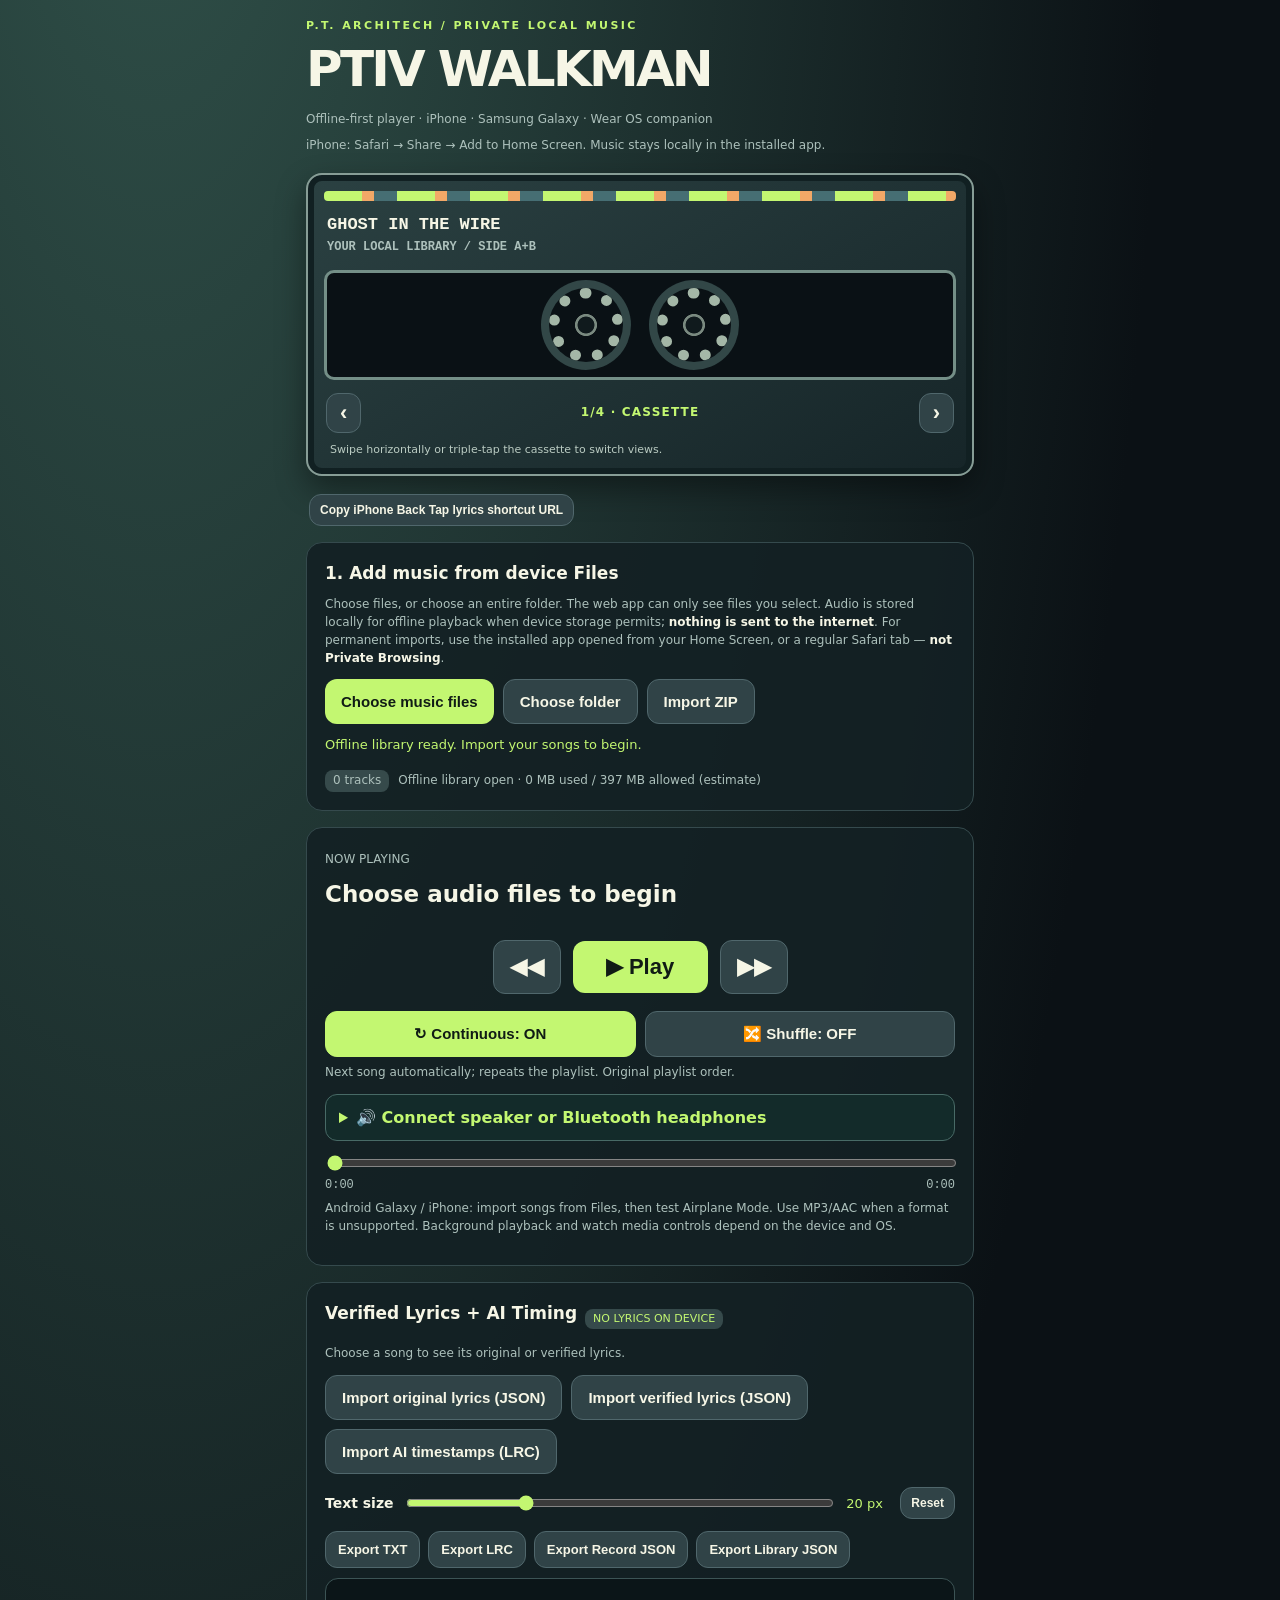
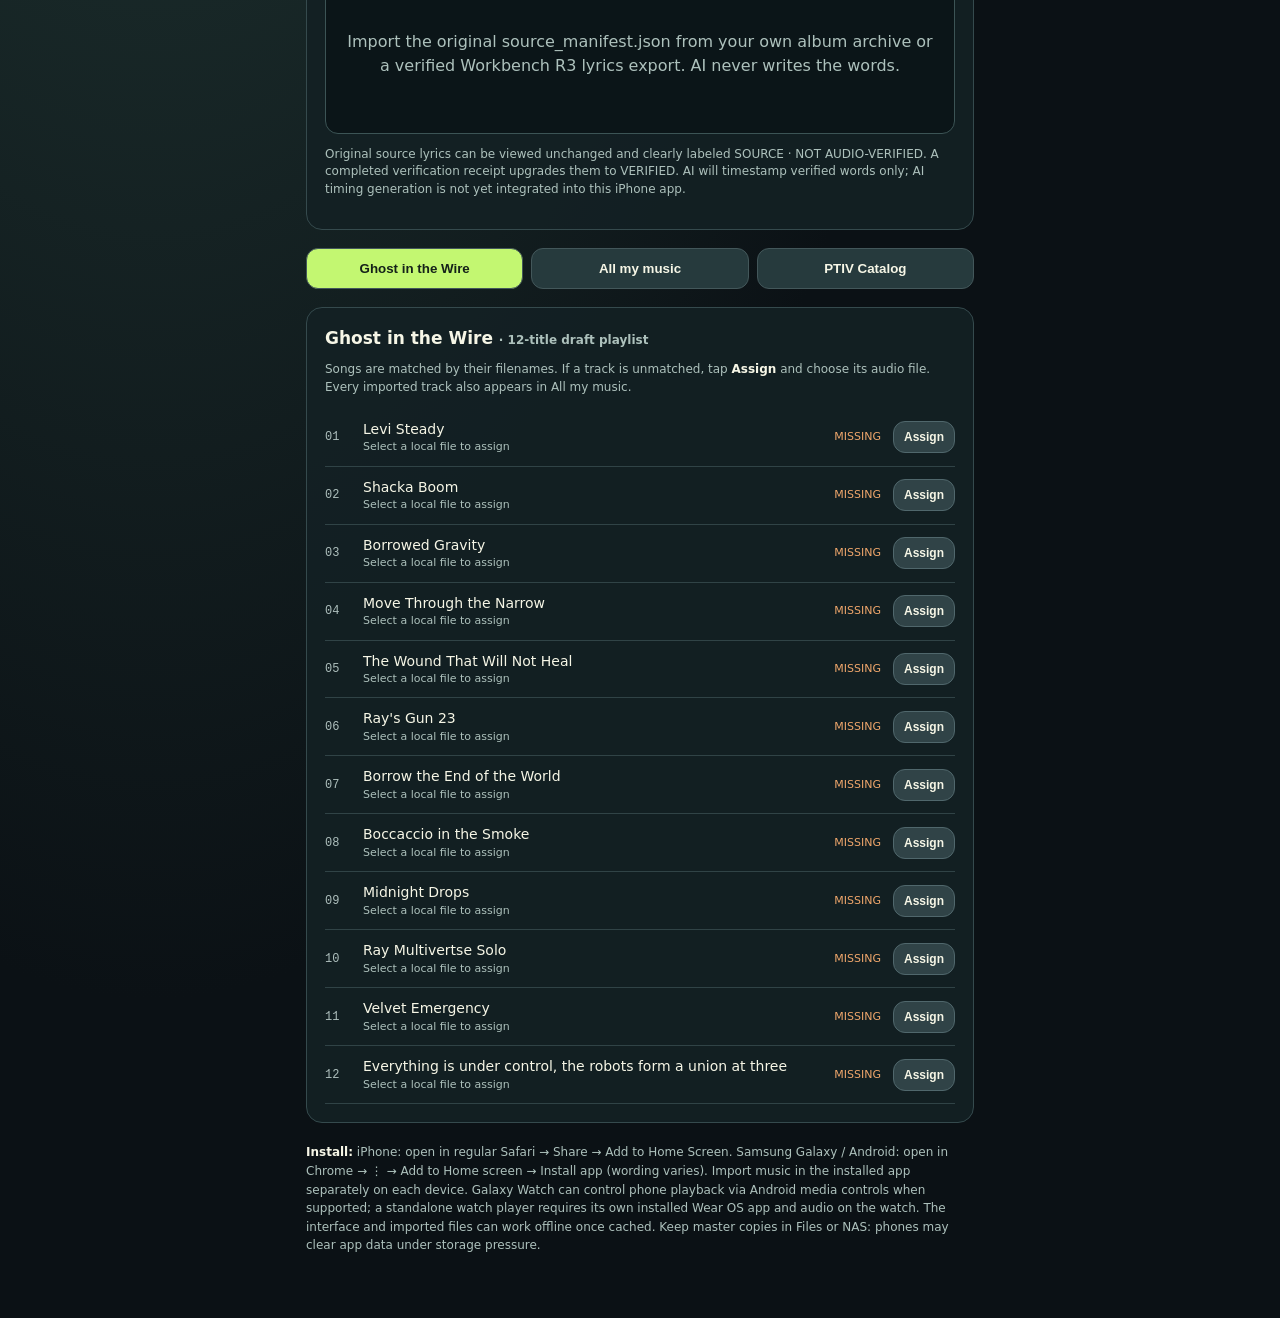
==== commit 6fbd29c5: "Add Wear OS Bluetooth speaker pairing shortcut and phone audio-output guide" ====
--- a/index.html
+++ b/index.html
@@ -7,6 +7,9 @@
 .viz-options{display:flex;align-items:center;gap:8px;flex-wrap:wrap;margin:10px 0}
 .viz-options select{background:#1a3337;border:1px solid #567b78;border-radius:9px;color:var(--ink);padding:8px;font:inherit}
 .viz-foot{font:12px/1.6 ui-monospace,monospace;color:#aebfbc;letter-spacing:.02em}
+.speaker-guide{margin:12px 0;padding:11px 13px;border:1px solid #486a66;border-radius:12px;background:#132b2a}
+.speaker-guide summary{cursor:pointer;font-weight:750;color:var(--lime);list-style:revert}
+.speaker-guide p{font-size:13px;line-height:1.55;margin:10px 0;color:var(--muted)}
 .catalog-filters{display:grid;grid-template-columns:repeat(2,minmax(0,1fr));gap:9px;margin:10px 0}
 .catalog-filters label{font-size:12px;color:var(--muted);display:block}
 .catalog-filters select,.catalog-filters input,.tags-editor input,.playlist-select{width:100%;font:inherit;color:var(--ink);background:#0c1a1e;border:1px solid #556d69;border-radius:9px;padding:10px 7px}
@@ -28,9 +31,14 @@
 @media(prefers-reduced-motion:reduce){.spinning .wheel{animation:none}*{scroll-behavior:auto!important}}
 </style></head><body><main>
 <div class="eyebrow">P.T. ARCHITECH / PRIVATE LOCAL MUSIC</div><h1>PTIV WALKMAN</h1><small>Offline-first player · iPhone · Samsung Galaxy · Wear OS companion</small><p class="hint" id="deviceTip">Your audio stays on this device. Install in Safari on iPhone or Chrome on Android.</p>
-<div class="tape" id="tape" role="group" aria-label="Interactive cassette: triple tap or swipe horizontally to switch views"><div id="cassetteFace"><div class="stripe"></div><div class="sticker">GHOST IN THE WIRE<br><small>YOUR LOCAL LIBRARY / SIDE A+B</small></div><div class="wheels"><i class="wheel"></i><i class="wheel"></i></div></div><div class="deck-face hidden" id="deckFace" aria-live="polite"></div><div class="deck-nav"><button class="btn alt" id="deckPrev" type="button" aria-label="Previous cassette view">‹</button><span class="deck-status" id="deckStatus">1/5 · Cassette</span><button class="btn alt" id="deckNext" type="button" aria-label="Next cassette view">›</button></div><p class="deck-help">Swipe horizontally or triple-tap the cassette to switch views.</p></div><div class="inline" style="margin:0 3px 12px"><button class="btn alt tiny" id="copyBackTap" type="button">Copy iPhone Back Tap lyrics shortcut URL</button></div>
+<div class="tape" id="tape" role="group" aria-label="Interactive cassette: triple tap or swipe horizontally to switch views"><div id="cassetteFace"><div class="stripe"></div><div class="sticker"><span id="cassetteTitle">GHOST IN THE WIRE</span><br><small>YOUR LOCAL LIBRARY / SIDE A+B</small></div><div class="wheels"><i class="wheel"></i><i class="wheel"></i></div></div><div class="deck-face hidden" id="deckFace" aria-live="polite"></div><div class="deck-nav"><button class="btn alt" id="deckPrev" type="button" aria-label="Previous cassette view">‹</button><span class="deck-status" id="deckStatus">1/5 · Cassette</span><button class="btn alt" id="deckNext" type="button" aria-label="Next cassette view">›</button></div><p class="deck-help">Swipe horizontally or triple-tap the cassette to switch views.</p></div><div class="inline" style="margin:0 3px 12px"><button class="btn alt tiny" id="copyBackTap" type="button">Copy iPhone Back Tap lyrics shortcut URL</button></div>
 <section class="panel"><h2>1. Add music from device Files</h2><p class="hint">Choose files, or choose an entire folder. The web app can only see files you select. Audio is stored locally for offline playback when device storage permits; <strong>nothing is sent to the internet</strong>. For permanent imports, use the installed app opened from your Home Screen, or a regular Safari tab — <strong>not Private Browsing</strong>.</p><div class="inline"><button class="btn" id="pickFiles">Choose music files</button><button class="btn alt" id="pickFolder">Choose folder</button><button class="btn alt" id="pickZip">Import ZIP</button></div><input class="file" id="files" type="file" multiple accept="audio/*,.mp3,.m4a,.wav,.flac,.aac,.aif,.aiff,.ogg,.opus"><input class="file" id="folder" type="file" multiple webkitdirectory directory><input class="file" id="zip" type="file" accept=".zip,application/zip"><div class="notice" id="notice" role="status" aria-live="polite">Starting offline library…</div><div class="meta"><span class="badge" id="libraryCount">0 tracks</span><span id="storage">Local storage status pending</span></div></section>
-<section class="panel"><small>NOW PLAYING</small><div class="titleNow" id="now">Choose audio files to begin</div><audio id="audio" preload="metadata" playsinline></audio><div class="controls"><button class="btn alt" id="prev" aria-label="Previous track">◀◀</button><button class="btn big" id="play">▶ Play</button><button class="btn alt" id="next" aria-label="Next track">▶▶</button></div><div class="mode-controls" role="group" aria-label="Playback mode"><button class="btn alt mode on" id="continuous" type="button" aria-pressed="true">↻ Continuous: ON</button><button class="btn alt mode" id="shuffle" type="button" aria-pressed="false">🔀 Shuffle: OFF</button></div><p class="mode-note" id="modeStatus">Continuous plays the next song and loops the playlist; Shuffle changes the order.</p><input type="range" id="seek" min="0" max="1000" value="0" aria-label="Track progress"><div class="timing"><span id="elapsed">0:00</span><span id="duration">0:00</span></div><p class="hint">Android Galaxy / iPhone: import songs from Files, then test Airplane Mode. Use MP3/AAC when a format is unsupported. Background playback and watch media controls depend on the device and OS.</p></section>
+<section class="panel"><small>NOW PLAYING</small><div class="titleNow" id="now">Choose audio files to begin</div><audio id="audio" preload="metadata" playsinline></audio><div class="controls"><button class="btn alt" id="prev" aria-label="Previous track">◀◀</button><button class="btn big" id="play">▶ Play</button><button class="btn alt" id="next" aria-label="Next track">▶▶</button></div><div class="mode-controls" role="group" aria-label="Playback mode"><button class="btn alt mode on" id="continuous" type="button" aria-pressed="true">↻ Continuous: ON</button><button class="btn alt mode" id="shuffle" type="button" aria-pressed="false">🔀 Shuffle: OFF</button></div><p class="mode-note" id="modeStatus">Continuous plays the next song and loops the playlist; Shuffle changes the order.</p>
+<details class="speaker-guide"><summary>🔊 Connect speaker or Bluetooth headphones</summary>
+<p><strong>Samsung Galaxy Flip:</strong> Put the speaker in pairing mode, open phone Settings → Connections → Bluetooth, then select the speaker. During playback, use the system Media output picker to switch outputs.</p>
+<p><strong>iPhone:</strong> Put the speaker in pairing mode, open Settings → Bluetooth, select it, then use the AirPlay/audio-output selector in Control Center if needed.</p>
+<p><strong>Galaxy Watch:</strong> In PTIV Walkman Watch, tap <strong>Speaker / earbuds: pair Bluetooth</strong> to open its Bluetooth settings. Pair the audio device directly with the watch for standalone playback.</p>
+<p class="hint">Bluetooth pairing is controlled by the operating system, not this web page. Once connected, local music playback remains offline.</p></details><input type="range" id="seek" min="0" max="1000" value="0" aria-label="Track progress"><div class="timing"><span id="elapsed">0:00</span><span id="duration">0:00</span></div><p class="hint">Android Galaxy / iPhone: import songs from Files, then test Airplane Mode. Use MP3/AAC when a format is unsupported. Background playback and watch media controls depend on the device and OS.</p></section>
 <section class="panel" id="lyricsPanel"><div class="lyrics-heading"><h2>Verified Lyrics + AI Timing</h2><span class="badge" id="lyricsBadge">AWAITING VERIFIED LYRICS</span></div><p class="hint" id="lyricsSong">Choose a song to see its verified lyrics.</p><div class="inline lyrics-actions"><button class="btn alt" id="pickOriginal" type="button">Import original lyrics (JSON)</button><button class="btn alt" id="pickVerified" type="button">Import verified lyrics (JSON)</button><button class="btn alt" id="pickAITiming" type="button">Import AI timestamps (LRC)</button></div><input class="file" id="originalJson" type="file" multiple accept=".json,application/json"><input class="file" id="verifiedJson" type="file" multiple accept=".json,application/json"><input class="file" id="aiLrc" type="file" accept=".lrc,text/plain"><div class="lyric-tools"><label for="lyricFont">Text size</label><input type="range" id="lyricFont" min="14" max="36" step="2" value="20" aria-label="Lyrics font size"><output id="lyricFontValue" for="lyricFont">20 px</output><button class="btn alt tiny" id="lyricFontReset" type="button">Reset</button></div><div class="lyric-exports"><button class="btn alt" id="exportLyricTxt" type="button">Export TXT</button><button class="btn alt" id="exportLyricLrc" type="button">Export LRC</button><button class="btn alt" id="exportLyricRecord" type="button">Export Record JSON</button><button class="btn alt" id="exportAllLyrics" type="button">Export Library JSON</button></div><div id="lyricDisplay" class="lyricbox" role="region" aria-label="Verified song lyrics"><p class="lyrics-empty">Awaiting verified original lyrics and evidence receipt from the PTIV workbench.</p></div><p id="lyricsNote" class="lyrics-info">Original source lyrics can be viewed unchanged and clearly labeled SOURCE · NOT AUDIO-VERIFIED. A completed verification receipt upgrades them to VERIFIED. AI will timestamp verified words only; AI timing generation is not yet integrated into this iPhone app.</p></section><div class="tabs"><button class="tab active" id="tabGhost">Ghost in the Wire</button><button class="tab" id="tabAll">All my music</button><button class="tab" id="tabCatalog">PTIV Catalog</button></div>
 <section class="panel" id="ghostPanel"><h2>Ghost in the Wire <small>· 12-title draft playlist</small></h2><p class="hint">Songs are matched by their filenames. If a track is unmatched, tap <strong>Assign</strong> and choose its audio file. Every imported track also appears in All my music.</p><ol id="ghostList"></ol></section>
 <section class="panel hidden" id="allPanel"><h2>All my music</h2><input class="search" id="search" placeholder="Search songs or folders…" aria-label="Search imported songs"><div id="allList"></div><p class="hint">The list comes from your device, not the NAS. Import additional folders anytime; duplicates are skipped.</p></section>
@@ -125,7 +133,7 @@
 function setDeck(index,fromHash=false){deckIndex=(index+DECK_NAMES.length)%DECK_NAMES.length;try{localStorage.setItem(DECK_KEY,String(deckIndex))}catch(e){}if(!fromHash){const hash='#deck='+DECK_NAMES[deckIndex];if(location.hash!==hash)history.replaceState(null,'',location.pathname+location.search+hash)}renderDeck()}
 function deckText(parent,text,cls=''){const d=document.createElement('p');if(cls)d.className=cls;d.textContent=text;parent.appendChild(d);return d}
 function makeDeckLink(parent,title,url){const a=document.createElement('a');a.textContent=title;a.href=url;a.target='_blank';a.rel='noopener noreferrer';parent.appendChild(a)}
-function renderDeck(){const activeFace=$('deckFace'),base=$('cassetteFace'),name=DECK_NAMES[deckIndex],track=allMeta().find(x=>x.id===active),rec=lyricsForCurrent();$('deckStatus').textContent=(deckIndex+1)+'/4 · '+name;const showAlt=deckIndex!==0;base.classList.toggle('hidden',showAlt);activeFace.classList.toggle('hidden',!showAlt);if(!showAlt)return;activeFace.replaceChildren();const head=document.createElement('h3');head.textContent=({lyrics:'Lyrics on cassette',info:'Now playing · Details',listen:'Listen / Discover',visualizer:'PTIV Spectrum · Live audio'})[name];activeFace.append(head);if(name==='visualizer'){renderVisualizer(activeFace);return}if(name==='lyrics'){if(!rec){deckText(activeFace,'Choose a track with imported original lyrics. No lyrics are invented.');return}const verified=receiptValid(rec);deckText(activeFace,verified?'VERIFIED SOURCE WORDS':'ORIGINAL SOURCE · NOT AUDIO-VERIFIED','deck-meta');const holder=document.createElement('div');holder.className='deck-lines';activeFace.appendChild(holder);const lines=rec.lines.filter(l=>l.text&&l.text.trim());if(!lines.length){deckText(holder,'No lyric lines found.');return}let current=-1;if(rec.timing_status==='AI_DRAFT'){for(let k=0;k<lines.length;k++)if(lines[k].time!==null&&lines[k].time<=audio.currentTime+0.05)current=k}const from=Math.max(0,current>=0?current-1:0);lines.slice(from,from+6).forEach((line,i)=>{const el=deckText(holder,line.text,from+i===current?'current':'');el.title=line.time===null?'Original lyrics':'Timing candidate '+fmt(line.time)});deckLastLine=current;return}if(name==='info'){deckText(activeFace,track?'Title: '+track.name:'No song selected yet.','deck-meta');deckText(activeFace,'Artist: P.T. Architech','deck-meta');deckText(activeFace,'Album: '+(rec?.album||'Ghost in the Wire (local library)'),'deck-meta');if(track)deckText(activeFace,'File: '+track.path+' · '+Math.round(track.size/1048576*10)/10+' MB','deck-meta');if(audio.duration)deckText(activeFace,'Duration: '+fmt(audio.duration),'deck-meta');deckText(activeFace,'Lyrics: '+(rec?(receiptValid(rec)?'words verified':'original source awaiting audio verification'):'not imported'),'deck-meta');return}if(name==='listen'){const isGhost=!rec?.album||rec.album.toLowerCase().includes('ghost in the wire')||playbackContext==='ghost';if(isGhost)deckText(activeFace,'Ghost in the Wire is not yet published. This copy plays locally, offline. There are no verified direct streaming links for this album.');else deckText(activeFace,'Browse P.T. Architech on music platforms. These are searches, not confirmed track-specific links.');const links=document.createElement('div');links.className='deck-external';activeFace.appendChild(links);const artist='P.T. Architech';makeDeckLink(links,'Spotify artist search','https://open.spotify.com/search/'+encodeURIComponent(artist));makeDeckLink(links,'Apple Music search','https://music.apple.com/us/search?term='+encodeURIComponent(artist));makeDeckLink(links,'YouTube Music search','https://music.youtube.com/search?q='+encodeURIComponent(artist));makeDeckLink(links,'Qobuz discography','https://www.qobuz.com/us-en/interpreter/pt-architech/32553437');deckText(activeFace,'These discovery links require internet. Local playback and lyrics do not.','deck-meta')}}
+function renderDeck(){const activeFace=$('deckFace'),base=$('cassetteFace'),name=DECK_NAMES[deckIndex],track=allMeta().find(x=>x.id===active),rec=lyricsForCurrent();$('deckStatus').textContent=(deckIndex+1)+'/4 · '+name;const showAlt=deckIndex!==0;base.classList.toggle('hidden',showAlt);activeFace.classList.toggle('hidden',!showAlt);if(!showAlt)return;activeFace.replaceChildren();const head=document.createElement('h3');head.textContent=({lyrics:'Lyrics on cassette',info:'Now playing · Details',listen:'Listen / Discover',visualizer:'PTIV Spectrum · Live audio'})[name];activeFace.append(head);if(name==='visualizer'){renderVisualizer(activeFace);return}if(name==='lyrics'){if(!rec){deckText(activeFace,'Choose a track with imported original lyrics. No lyrics are invented.');return}const verified=receiptValid(rec);deckText(activeFace,verified?'VERIFIED SOURCE WORDS':'ORIGINAL SOURCE · NOT AUDIO-VERIFIED','deck-meta');const holder=document.createElement('div');holder.className='deck-lines';activeFace.appendChild(holder);const lines=rec.lines.filter(l=>l.text&&l.text.trim());if(!lines.length){deckText(holder,'No lyric lines found.');return}let current=-1;if(rec.timing_status==='AI_DRAFT'){for(let k=0;k<lines.length;k++)if(lines[k].time!==null&&lines[k].time<=audio.currentTime+0.05)current=k}const from=Math.max(0,current>=0?current-1:0);lines.slice(from,from+6).forEach((line,i)=>{const el=deckText(holder,line.text,from+i===current?'current':'');el.title=line.time===null?'Original lyrics':'Timing candidate '+fmt(line.time)});deckLastLine=current;return}if(name==='info'){deckText(activeFace,track?'Title: '+track.name:'No song selected yet.','deck-meta');deckText(activeFace,'Artist: P.T. Architech','deck-meta');deckText(activeFace,'Album: '+(rec?.album||catalogEntries.find(x=>matches(x.title,track?.name||''))?.album||'PTIV Local Library'),'deck-meta');if(track)deckText(activeFace,'File: '+track.path+' · '+Math.round(track.size/1048576*10)/10+' MB','deck-meta');if(audio.duration)deckText(activeFace,'Duration: '+fmt(audio.duration),'deck-meta');deckText(activeFace,'Lyrics: '+(rec?(receiptValid(rec)?'words verified':'original source awaiting audio verification'):'not imported'),'deck-meta');return}if(name==='listen'){const catalogMatch=track?catalogEntries.find(x=>matches(x.title,track.name)):null;const isGhost=catalogMatch?catalogMatch.releaseStatus==='unreleased':!!(rec?.album?.toLowerCase().includes('ghost in the wire')||playbackContext==='ghost');if(isGhost)deckText(activeFace,'Ghost in the Wire is not yet published. This copy plays locally, offline. There are no verified direct streaming links for this album.');else deckText(activeFace,'Browse P.T. Architech on music platforms. These are searches, not confirmed track-specific links.');const links=document.createElement('div');links.className='deck-external';activeFace.appendChild(links);const artist='P.T. Architech';makeDeckLink(links,'Spotify artist search','https://open.spotify.com/search/'+encodeURIComponent(artist));makeDeckLink(links,'Apple Music search','https://music.apple.com/us/search?term='+encodeURIComponent(artist));makeDeckLink(links,'YouTube Music search','https://music.youtube.com/search?q='+encodeURIComponent(artist));makeDeckLink(links,'Qobuz discography','https://www.qobuz.com/us-en/interpreter/pt-architech/32553437');deckText(activeFace,'These discovery links require internet. Local playback and lyrics do not.','deck-meta')}}
 function initDeck(){const hash=deckIndexFromHash();if(hash>=0)deckIndex=hash;else try{const prior=Number(localStorage.getItem(DECK_KEY));if(Number.isInteger(prior)&&prior>=0&&prior<DECK_NAMES.length)deckIndex=prior}catch(e){}renderDeck()}
 $('deckNext').onclick=()=>setDeck(deckIndex+1);$('deckPrev').onclick=()=>setDeck(deckIndex-1);
 $('tape').addEventListener('click',e=>{if(e.target.closest('button,a,input'))return;if(Date.now()-deckLastSwipe<450)return;const now=Date.now();deckTapCount=now-deckLastTap<550?deckTapCount+1:1;deckLastTap=now;if(deckTapCount>=3){deckTapCount=0;setDeck(deckIndex+1)}});
@@ -254,7 +262,7 @@
 function initModes(){try{const modes=JSON.parse(localStorage.getItem(MODE_KEY)||'null');if(modes){continuous=modes.continuous!==false;shuffle=modes.shuffle===true}}catch(e){}updateModes()}
 $('continuous').onclick=()=>{continuous=!continuous;saveModes();updateModes()};
 $('shuffle').onclick=()=>{shuffle=!shuffle;rebuildQueue(active);saveModes();updateModes()};
-async function selectTrack(id,fromQueue=false){let row;try{row=await getTrack(id)}catch(e){msg('File is missing from local storage. Select it again in Files.',true);return}if(!row?.blob){msg('Song not saved. Please reimport it.',true);return}try{if(audioUrl)URL.revokeObjectURL(audioUrl);audioUrl=URL.createObjectURL(row.blob);active=id;if(!fromQueue||!playIds.includes(id)){playbackContext=tab;rebuildQueue(id)}audio.src=audioUrl;audio.load();$('now').textContent=row.name;redraw();renderLyrics();renderDeck();updateMediaSession();await audio.play()}catch(e){msg('Song loaded. Tap ▶ Play once more if iPhone blocked autoplay; or try an MP3/AAC copy.',true)}}
+async function selectTrack(id,fromQueue=false){let row;try{row=await getTrack(id)}catch(e){msg('File is missing from local storage. Select it again in Files.',true);return}if(!row?.blob){msg('Song not saved. Please reimport it.',true);return}try{if(audioUrl)URL.revokeObjectURL(audioUrl);audioUrl=URL.createObjectURL(row.blob);active=id;if(!fromQueue||!playIds.includes(id)){playbackContext=tab;rebuildQueue(id)}audio.src=audioUrl;audio.load();$('now').textContent=row.name;const displayCatalog=catalogEntries.find(x=>matches(x.title,row.name));$('cassetteTitle').textContent=displayCatalog?.album||lyricsForCurrent()?.album||'PTIV Local Library';redraw();renderLyrics();renderDeck();updateMediaSession();await audio.play()}catch(e){msg('Song loaded. Tap ▶ Play once more if iPhone blocked autoplay; or try an MP3/AAC copy.',true)}}
 $('play').onclick=()=>{if(audio.paused){if(active&&audio.src){audio.play().catch(()=>msg('Tap ▶ Play again, or use MP3/AAC if this format is unsupported.',true))}else{let first=tab==='ghost'?ghost.map(t=>ghostMatch(t)?.id).find(Boolean):allMeta()[0]?.id;if(first)selectTrack(first);else msg('Choose music files or a folder first.',true)}}else audio.pause()};
 function step(dir,automatic=false){if(automatic&&!continuous)return;if(!playIds.length){msg('Import songs first.',true);return}let k=playIds.indexOf(active);if(k<0)k=0;if(automatic&&shuffle&&dir>0&&k===playIds.length-1&&playIds.length>1){rebuildQueue(active);k=0}const next=playIds[(k+dir+playIds.length)%playIds.length];if(next)selectTrack(next,true)}
 $('next').onclick=()=>step(1);$('prev').onclick=()=>audio.currentTime>4?audio.currentTime=0:step(-1);
@@ -301,8 +309,8 @@
   if(f.language&&String(x.language||'')!==f.language)return false;
   if(f.mood&&String(x.mood||'')!==f.mood)return false;
   if(f.style&&String(x.style||'')!==f.style)return false;
-  if(min!==null&&!(Number(x.bpm)>=min))return false;
-  if(max!==null&&!(Number(x.bpm)<=max))return false;
+  if(min!==null&&(x.bpm==null||!Number.isFinite(Number(x.bpm))||Number(x.bpm)<min))return false;
+  if(max!==null&&(x.bpm==null||!Number.isFinite(Number(x.bpm))||Number(x.bpm)>max))return false;
   if(query&&![x.title,x.album,x.artist,x.language,x.mood,x.style,x.isrc].some(y=>String(y||'').toLocaleLowerCase().includes(query)))return false;
   return true
  }).sort((a,b)=>{
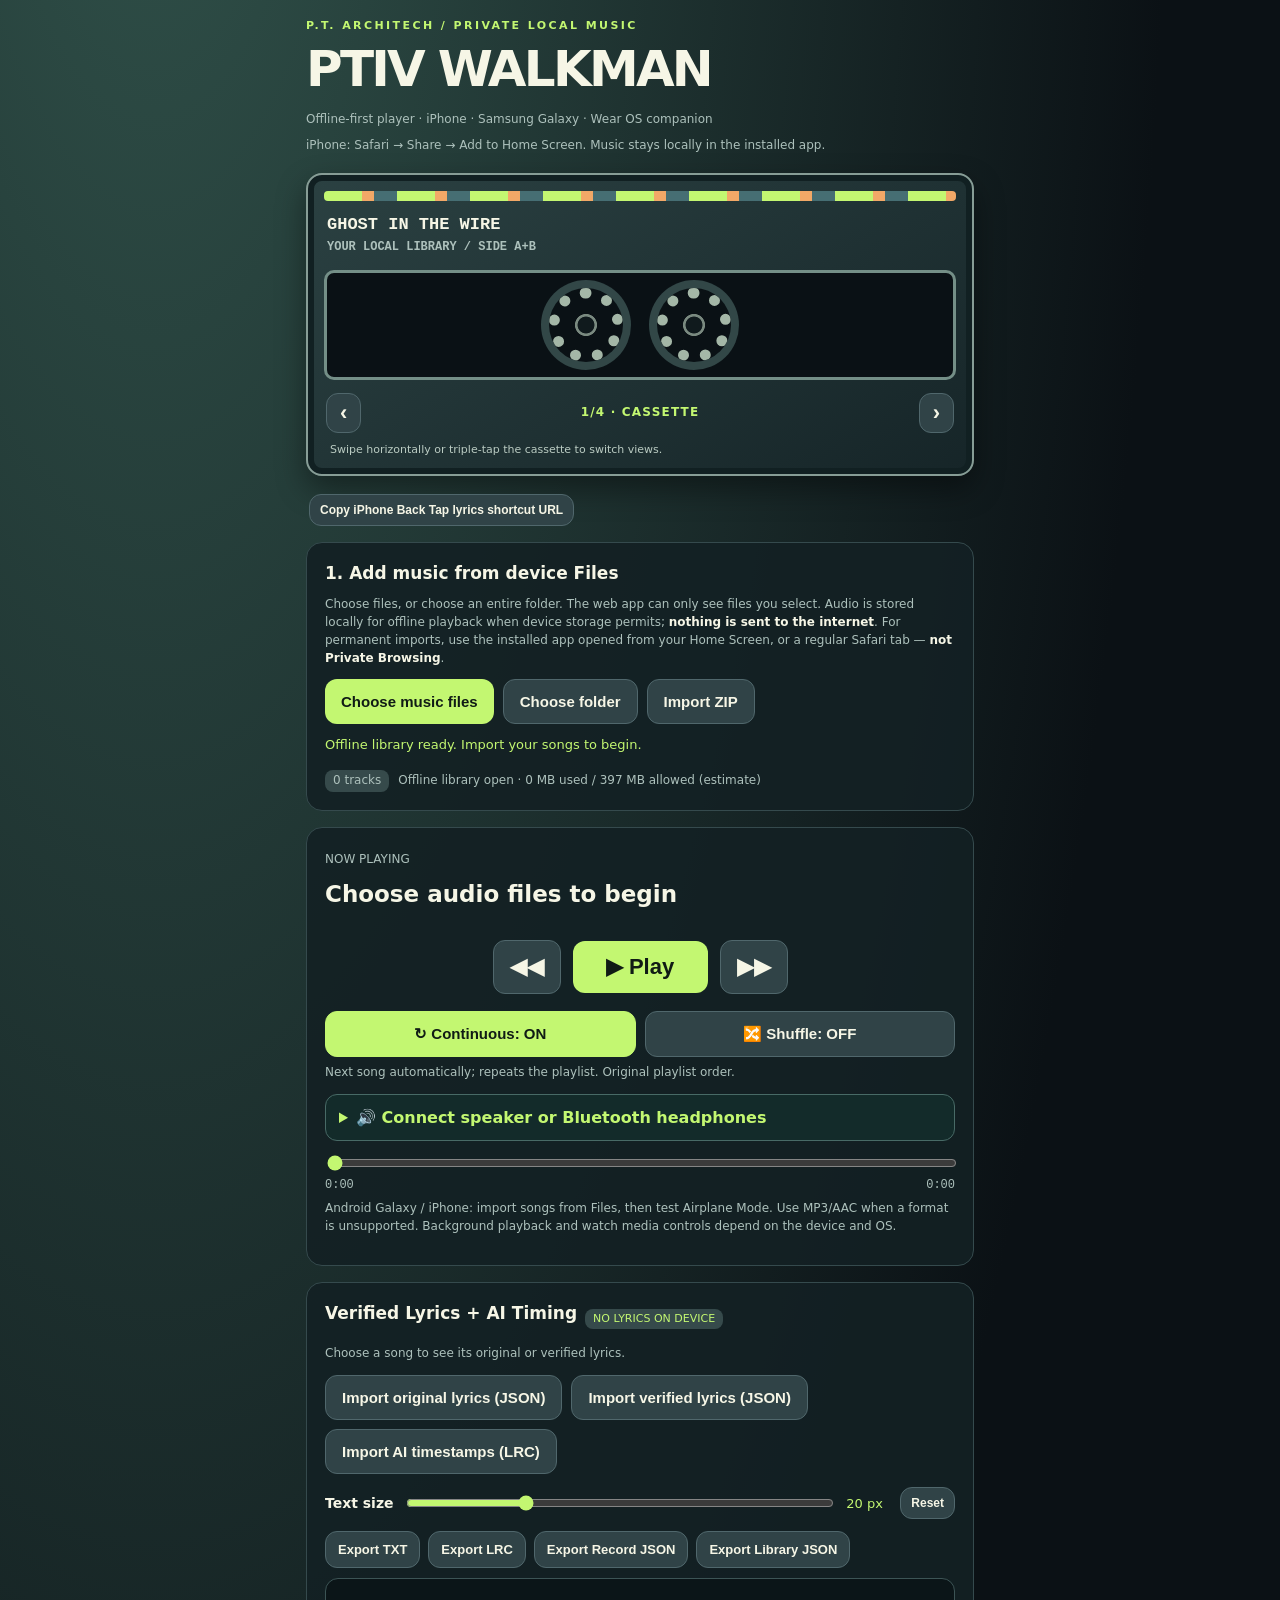
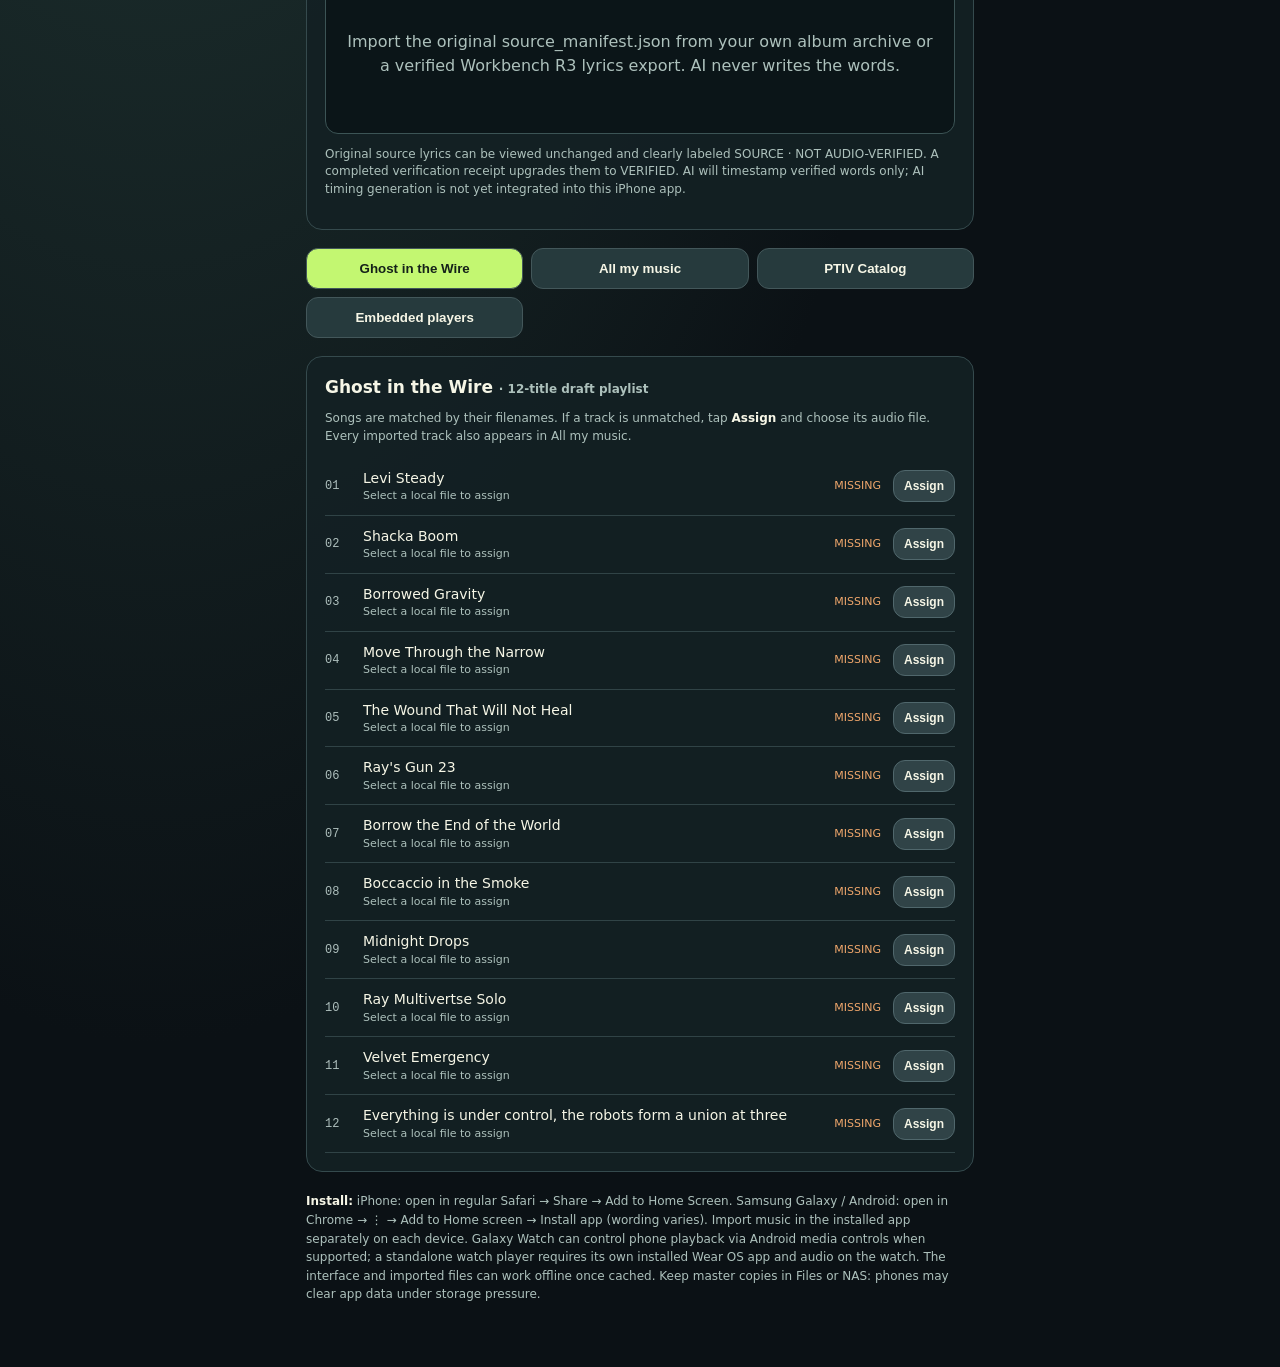
==== commit 6c80d2d9: "Add guest embedded players and personal offline library; clarify watch playable tracks" ====
--- a/index.html
+++ b/index.html
@@ -10,6 +10,17 @@
 .speaker-guide{margin:12px 0;padding:11px 13px;border:1px solid #486a66;border-radius:12px;background:#132b2a}
 .speaker-guide summary{cursor:pointer;font-weight:750;color:var(--lime);list-style:revert}
 .speaker-guide p{font-size:13px;line-height:1.55;margin:10px 0;color:var(--muted)}
+.embed-controls{display:grid;gap:7px;margin:12px 0}
+.embed-controls label{font-weight:650;font-size:12px;color:var(--muted)}
+.embed-controls input,.embed-controls textarea{width:100%;box-sizing:border-box;font:inherit;max-width:100%;background:#112227;color:var(--ink);border:1px solid #5b7b76;border-radius:10px;padding:10px}
+.embed-row{border-bottom:1px solid #3a5554;padding:13px 1px;display:flex;align-items:center;justify-content:space-between;gap:10px;flex-wrap:wrap}
+.embed-row .embed-label{font-weight:700;color:var(--ink);max-width:75%;overflow-wrap:anywhere}
+.embed-row .embed-provider{font-size:11px;color:var(--muted)}
+.embed-actions{display:flex;gap:7px;flex-wrap:wrap}
+#embeddedNow{margin:14px 0}
+#embeddedFrameHost{width:100%;border-radius:13px;overflow:hidden;background:#091419}
+#embeddedFrameHost iframe{width:100%;border:0;display:block;min-height:260px}
+@media(max-width:490px){.tabs{flex-wrap:wrap}.tab{flex:1 1 43%;min-width:0}.embed-row .embed-label{max-width:100%}}
 .catalog-filters{display:grid;grid-template-columns:repeat(2,minmax(0,1fr));gap:9px;margin:10px 0}
 .catalog-filters label{font-size:12px;color:var(--muted);display:block}
 .catalog-filters select,.catalog-filters input,.tags-editor input,.playlist-select{width:100%;font:inherit;color:var(--ink);background:#0c1a1e;border:1px solid #556d69;border-radius:9px;padding:10px 7px}
@@ -39,9 +50,9 @@
 <p><strong>iPhone:</strong> Put the speaker in pairing mode, open Settings → Bluetooth, select it, then use the AirPlay/audio-output selector in Control Center if needed.</p>
 <p><strong>Galaxy Watch:</strong> In PTIV Walkman Watch, tap <strong>Speaker / earbuds: pair Bluetooth</strong> to open its Bluetooth settings. Pair the audio device directly with the watch for standalone playback.</p>
 <p class="hint">Bluetooth pairing is controlled by the operating system, not this web page. Once connected, local music playback remains offline.</p></details><input type="range" id="seek" min="0" max="1000" value="0" aria-label="Track progress"><div class="timing"><span id="elapsed">0:00</span><span id="duration">0:00</span></div><p class="hint">Android Galaxy / iPhone: import songs from Files, then test Airplane Mode. Use MP3/AAC when a format is unsupported. Background playback and watch media controls depend on the device and OS.</p></section>
-<section class="panel" id="lyricsPanel"><div class="lyrics-heading"><h2>Verified Lyrics + AI Timing</h2><span class="badge" id="lyricsBadge">AWAITING VERIFIED LYRICS</span></div><p class="hint" id="lyricsSong">Choose a song to see its verified lyrics.</p><div class="inline lyrics-actions"><button class="btn alt" id="pickOriginal" type="button">Import original lyrics (JSON)</button><button class="btn alt" id="pickVerified" type="button">Import verified lyrics (JSON)</button><button class="btn alt" id="pickAITiming" type="button">Import AI timestamps (LRC)</button></div><input class="file" id="originalJson" type="file" multiple accept=".json,application/json"><input class="file" id="verifiedJson" type="file" multiple accept=".json,application/json"><input class="file" id="aiLrc" type="file" accept=".lrc,text/plain"><div class="lyric-tools"><label for="lyricFont">Text size</label><input type="range" id="lyricFont" min="14" max="36" step="2" value="20" aria-label="Lyrics font size"><output id="lyricFontValue" for="lyricFont">20 px</output><button class="btn alt tiny" id="lyricFontReset" type="button">Reset</button></div><div class="lyric-exports"><button class="btn alt" id="exportLyricTxt" type="button">Export TXT</button><button class="btn alt" id="exportLyricLrc" type="button">Export LRC</button><button class="btn alt" id="exportLyricRecord" type="button">Export Record JSON</button><button class="btn alt" id="exportAllLyrics" type="button">Export Library JSON</button></div><div id="lyricDisplay" class="lyricbox" role="region" aria-label="Verified song lyrics"><p class="lyrics-empty">Awaiting verified original lyrics and evidence receipt from the PTIV workbench.</p></div><p id="lyricsNote" class="lyrics-info">Original source lyrics can be viewed unchanged and clearly labeled SOURCE · NOT AUDIO-VERIFIED. A completed verification receipt upgrades them to VERIFIED. AI will timestamp verified words only; AI timing generation is not yet integrated into this iPhone app.</p></section><div class="tabs"><button class="tab active" id="tabGhost">Ghost in the Wire</button><button class="tab" id="tabAll">All my music</button><button class="tab" id="tabCatalog">PTIV Catalog</button></div>
+<section class="panel" id="lyricsPanel"><div class="lyrics-heading"><h2>Verified Lyrics + AI Timing</h2><span class="badge" id="lyricsBadge">AWAITING VERIFIED LYRICS</span></div><p class="hint" id="lyricsSong">Choose a song to see its verified lyrics.</p><div class="inline lyrics-actions"><button class="btn alt" id="pickOriginal" type="button">Import original lyrics (JSON)</button><button class="btn alt" id="pickVerified" type="button">Import verified lyrics (JSON)</button><button class="btn alt" id="pickAITiming" type="button">Import AI timestamps (LRC)</button></div><input class="file" id="originalJson" type="file" multiple accept=".json,application/json"><input class="file" id="verifiedJson" type="file" multiple accept=".json,application/json"><input class="file" id="aiLrc" type="file" accept=".lrc,text/plain"><div class="lyric-tools"><label for="lyricFont">Text size</label><input type="range" id="lyricFont" min="14" max="36" step="2" value="20" aria-label="Lyrics font size"><output id="lyricFontValue" for="lyricFont">20 px</output><button class="btn alt tiny" id="lyricFontReset" type="button">Reset</button></div><div class="lyric-exports"><button class="btn alt" id="exportLyricTxt" type="button">Export TXT</button><button class="btn alt" id="exportLyricLrc" type="button">Export LRC</button><button class="btn alt" id="exportLyricRecord" type="button">Export Record JSON</button><button class="btn alt" id="exportAllLyrics" type="button">Export Library JSON</button></div><div id="lyricDisplay" class="lyricbox" role="region" aria-label="Verified song lyrics"><p class="lyrics-empty">Awaiting verified original lyrics and evidence receipt from the PTIV workbench.</p></div><p id="lyricsNote" class="lyrics-info">Original source lyrics can be viewed unchanged and clearly labeled SOURCE · NOT AUDIO-VERIFIED. A completed verification receipt upgrades them to VERIFIED. AI will timestamp verified words only; AI timing generation is not yet integrated into this iPhone app.</p></section><div class="tabs"><button class="tab active" id="tabGhost">Ghost in the Wire</button><button class="tab" id="tabAll">All my music</button><button class="tab" id="tabCatalog">PTIV Catalog</button><button class="tab" id="tabEmbeds">Embedded players</button></div>
 <section class="panel" id="ghostPanel"><h2>Ghost in the Wire <small>· 12-title draft playlist</small></h2><p class="hint">Songs are matched by their filenames. If a track is unmatched, tap <strong>Assign</strong> and choose its audio file. Every imported track also appears in All my music.</p><ol id="ghostList"></ol></section>
-<section class="panel hidden" id="allPanel"><h2>All my music</h2><input class="search" id="search" placeholder="Search songs or folders…" aria-label="Search imported songs"><div id="allList"></div><p class="hint">The list comes from your device, not the NAS. Import additional folders anytime; duplicates are skipped.</p></section>
+<section class="panel hidden" id="allPanel"><h2>My Offline Music · Personal Library</h2><p class="hint">No account or subscription required. Choose MP3, M4A, AAC, WAV, FLAC or other supported audio from this phone. These files are stored in this device's local library and <strong>never enter the P.T. Architech-only watch queue automatically.</strong></p><button class="btn" type="button" id="importPersonal">＋ Add my own offline music</button><input class="search" id="search" placeholder="Search songs or folders…" aria-label="Search imported songs"><div id="allList"></div><p class="hint">The list comes from your device, not the NAS. Import additional folders anytime; duplicates are skipped.</p></section>
 
 <section class="panel hidden" id="catalogPanel">
  <h2>PTIV Catalog · Playlists</h2>
@@ -77,6 +88,22 @@
  <div id="catalogList" role="list"></div>
  <button class="btn alt hidden" type="button" id="catalogMore">Show more tracks</button>
  <p class="hint">131 published entries reflect your dated 2026-10-12 Too Lost export; the unreleased Ghost draft is listed separately. BPM/mood/style/language show Unknown until sourced or tagged. The catalogue is an index, not a streaming service; songs are playable once imported on this device.</p>
+</section>
+
+<section class="panel hidden" id="embedsPanel">
+ <h2>My Embedded Players · Guest Mode</h2>
+ <p class="hint">Save links to players you own or want to follow, without making a PTIV account. Paste a supported music link or the <strong>iframe code</strong> from its Share → Embed menu. Only the link is stored on this device; the external service streams its own content and may require its own login or subscription.</p>
+ <div class="embed-controls">
+  <label for="embedName">Player label (optional)</label>
+  <input id="embedName" maxlength="90" placeholder="e.g. P.T. Architech · favorite set" autocomplete="off"/>
+  <label for="embedUrl">Music URL or iframe embed code</label>
+  <textarea id="embedUrl" rows="3" maxlength="2800" placeholder="Paste a YouTube, Spotify, SoundCloud, Apple Music or Bandcamp player link" spellcheck="false"></textarea>
+  <button class="btn" id="addEmbed" type="button">＋ Save embedded player</button>
+  <button class="btn alt" id="importFromEmbeds" type="button">＋ Import my offline audio instead</button>
+ </div>
+ <p class="hint" id="embedStatus">Supported: YouTube, Spotify, SoundCloud, Apple Music and Bandcamp embed codes. Each provider's playback permissions apply.</p>
+ <div id="embedsList" aria-live="polite"></div>
+ <div id="embeddedNow" class="hidden"><h3 id="embeddedTitle">Embedded player</h3><div id="embeddedFrameHost"></div><button class="btn alt" id="stopEmbedded" type="button">Stop / close embedded player</button><p class="hint">Embedded streaming needs internet; this is <strong>not</strong> an offline download. For offline playback, import audio files with permission through My Offline Music.</p></div>
 </section>
 <footer><strong>Install:</strong> iPhone: open in regular Safari → Share → Add to Home Screen. Samsung Galaxy / Android: open in Chrome → ⋮ → Add to Home screen → Install app (wording varies). Import music in the installed app separately on each device. Galaxy Watch can control phone playback via Android media controls when supported; a standalone watch player requires its own installed Wear OS app and audio on the watch. The interface and imported files can work offline once cached. Keep master copies in Files or NAS: phones may clear app data under storage pressure.</footer>
 </main>
@@ -262,7 +289,7 @@
 function initModes(){try{const modes=JSON.parse(localStorage.getItem(MODE_KEY)||'null');if(modes){continuous=modes.continuous!==false;shuffle=modes.shuffle===true}}catch(e){}updateModes()}
 $('continuous').onclick=()=>{continuous=!continuous;saveModes();updateModes()};
 $('shuffle').onclick=()=>{shuffle=!shuffle;rebuildQueue(active);saveModes();updateModes()};
-async function selectTrack(id,fromQueue=false){let row;try{row=await getTrack(id)}catch(e){msg('File is missing from local storage. Select it again in Files.',true);return}if(!row?.blob){msg('Song not saved. Please reimport it.',true);return}try{if(audioUrl)URL.revokeObjectURL(audioUrl);audioUrl=URL.createObjectURL(row.blob);active=id;if(!fromQueue||!playIds.includes(id)){playbackContext=tab;rebuildQueue(id)}audio.src=audioUrl;audio.load();$('now').textContent=row.name;const displayCatalog=catalogEntries.find(x=>matches(x.title,row.name));$('cassetteTitle').textContent=displayCatalog?.album||lyricsForCurrent()?.album||'PTIV Local Library';redraw();renderLyrics();renderDeck();updateMediaSession();await audio.play()}catch(e){msg('Song loaded. Tap ▶ Play once more if iPhone blocked autoplay; or try an MP3/AAC copy.',true)}}
+async function selectTrack(id,fromQueue=false){stopEmbedded();let row;try{row=await getTrack(id)}catch(e){msg('File is missing from local storage. Select it again in Files.',true);return}if(!row?.blob){msg('Song not saved. Please reimport it.',true);return}try{if(audioUrl)URL.revokeObjectURL(audioUrl);audioUrl=URL.createObjectURL(row.blob);active=id;if(!fromQueue||!playIds.includes(id)){playbackContext=tab;rebuildQueue(id)}audio.src=audioUrl;audio.load();$('now').textContent=row.name;const displayCatalog=catalogEntries.find(x=>matches(x.title,row.name));$('cassetteTitle').textContent=displayCatalog?.album||lyricsForCurrent()?.album||'PTIV Local Library';redraw();renderLyrics();renderDeck();updateMediaSession();await audio.play()}catch(e){msg('Song loaded. Tap ▶ Play once more if iPhone blocked autoplay; or try an MP3/AAC copy.',true)}}
 $('play').onclick=()=>{if(audio.paused){if(active&&audio.src){audio.play().catch(()=>msg('Tap ▶ Play again, or use MP3/AAC if this format is unsupported.',true))}else{let first=tab==='ghost'?ghost.map(t=>ghostMatch(t)?.id).find(Boolean):allMeta()[0]?.id;if(first)selectTrack(first);else msg('Choose music files or a folder first.',true)}}else audio.pause()};
 function step(dir,automatic=false){if(automatic&&!continuous)return;if(!playIds.length){msg('Import songs first.',true);return}let k=playIds.indexOf(active);if(k<0)k=0;if(automatic&&shuffle&&dir>0&&k===playIds.length-1&&playIds.length>1){rebuildQueue(active);k=0}const next=playIds[(k+dir+playIds.length)%playIds.length];if(next)selectTrack(next,true)}
 $('next').onclick=()=>step(1);$('prev').onclick=()=>audio.currentTime>4?audio.currentTime=0:step(-1);
@@ -412,7 +439,132 @@
  }
 }
 
-function setTab(t){tab=t;$('tabGhost').classList.toggle('active',t==='ghost');$('tabAll').classList.toggle('active',t==='all');$('ghostPanel').classList.toggle('hidden',t!=='ghost');$('allPanel').classList.toggle('hidden',t!=='all');$('catalogPanel').classList.toggle('hidden',t!=='catalog');redraw()}$('tabGhost').onclick=()=>setTab('ghost');$('tabAll').onclick=()=>setTab('all');$('tabCatalog').onclick=()=>setTab('catalog');$('search').oninput=redraw;
+
+const EMBEDS_KEY='ptiv-walkman-guest-embeds-v1';
+let guestEmbeds=localObj(EMBEDS_KEY,[]);
+if(!Array.isArray(guestEmbeds))guestEmbeds=[];
+guestEmbeds=guestEmbeds.filter(x=>x&&typeof x.url==='string'&&typeof x.label==='string'&&typeof x.provider==='string').slice(0,80);
+const embedStatus=(message,bad=false)=>{$('embedStatus').textContent=message;$('embedStatus').classList.toggle('warning',bad)};
+function validatedEmbed(input) {
+ const raw=String(input||'').trim();
+ if(!raw||raw.length>2800)throw Error('Paste a valid supported music link or iframe code.');
+ // Parse markup only to extract the URL. Never insert pasted HTML into this application.
+ let value=raw;
+ if(raw.startsWith('<')){
+  const documentFragment=new DOMParser().parseFromString(raw,'text/html');
+  const iframe=documentFragment.querySelector('iframe');
+  if(!iframe)throw Error('Only provider iframe embed codes are accepted; pasted scripts/HTML are not executed.');
+  value=iframe.getAttribute('src')||'';
+ }
+ let u;
+ try{u=new URL(value)}catch(e){throw Error('The link must start with https:// and use a supported music provider.')}
+ if(u.protocol!=='https:'||u.username||u.password)throw Error('Only secure HTTPS music-provider links can be embedded.');
+ const host=u.hostname.toLowerCase(),parts=u.pathname.split('/').filter(Boolean);
+ const id=/^[a-zA-Z0-9_-]{11}$/,playlist=/^[a-zA-Z0-9_-]{10,100}$/;
+ const name=(provider,url)=>({provider,url});
+ if(['youtube.com','www.youtube.com','m.youtube.com','music.youtube.com','www.youtube-nocookie.com','youtube-nocookie.com','youtu.be','www.youtu.be'].includes(host)){
+  let v=host.endsWith('youtu.be')?parts[0]:parts[0]==='watch'?u.searchParams.get('v'):['embed','shorts','live'].includes(parts[0])?parts[1]:null;
+  if(id.test(v||''))return name('YouTube','https://www.youtube-nocookie.com/embed/'+v+'?playsinline=1');
+  let list=u.searchParams.get('list');
+  if(parts[0]==='playlist'&&playlist.test(list||''))return name('YouTube playlist','https://www.youtube-nocookie.com/embed/videoseries?list='+encodeURIComponent(list));
+  throw Error('Provide a YouTube video, Short, or playlist URL.');
+ }
+ if(host==='open.spotify.com'){
+  let type=parts[0]==='embed'?parts[1]:parts[0],identifier=parts[0]==='embed'?parts[2]:parts[1];
+  if(['track','album','playlist','episode','show','artist'].includes(type)&&/^[a-zA-Z0-9]{12,40}$/.test(identifier||'')){
+   return name('Spotify','https://open.spotify.com/embed/'+type+'/'+identifier);
+  }
+  throw Error('Provide a Spotify track, album, playlist, or podcast embed link.');
+ }
+ if(host==='soundcloud.com'||host==='www.soundcloud.com'||host==='on.soundcloud.com'){
+  if(parts.length<2&&host!=='on.soundcloud.com')throw Error('Provide a SoundCloud track or playlist, not a profile homepage.');
+  return name('SoundCloud','https://w.soundcloud.com/player/?url='+encodeURIComponent(u.toString())+'&auto_play=false');
+ }
+ if(host==='w.soundcloud.com'){
+  if(!u.pathname.startsWith('/player'))throw Error('Invalid SoundCloud player.');
+  let nested;
+  try{nested=new URL(u.searchParams.get('url')||'')}catch(e){throw Error('Missing SoundCloud track URL.')}
+  if(nested.protocol!=='https:'||!(
+  ['soundcloud.com','www.soundcloud.com','on.soundcloud.com'].includes(nested.hostname)||
+  nested.hostname==='api.soundcloud.com'&&/^\/(tracks|playlists)\/\d{1,25}\/?$/.test(nested.pathname)
+ ))throw Error('Unsupported SoundCloud track URL.');
+  return name('SoundCloud','https://w.soundcloud.com/player/?url='+encodeURIComponent(nested.toString())+'&auto_play=false');
+ }
+ if(host==='music.apple.com'||host==='embed.music.apple.com'){
+  if(parts.length<3||!['album','playlist','music-video','song'].includes(parts[1]))throw Error('Provide an Apple Music song, album, or playlist link.');
+  return name('Apple Music','https://embed.music.apple.com'+u.pathname+(u.searchParams.get('i')?'?i='+encodeURIComponent(u.searchParams.get('i')):''));
+ }
+ if(host==='bandcamp.com' || host==='www.bandcamp.com'){
+  if(!u.pathname.toLowerCase().startsWith('/embeddedplayer/'))throw Error('For Bandcamp, use Share → Embed → copy the iframe code (not the ordinary album page).');
+  if(!/^(?:album|track)=(?:\d{1,20})/.test(u.pathname.slice('/EmbeddedPlayer/'.length)))throw Error('Invalid Bandcamp album/track embed.');
+  return name('Bandcamp',u.origin+u.pathname);
+ }
+ throw Error('Provider not supported. Try a YouTube, Spotify, SoundCloud, Apple Music, or Bandcamp embed link.');
+}
+function saveEmbeds(){
+ if(!storeLocal(EMBEDS_KEY,guestEmbeds))embedStatus('Could not persist embedded links on this device. Try a regular browser tab.',true);
+}
+function stopEmbedded(){
+ $('embeddedFrameHost').replaceChildren();
+ $('embeddedNow').classList.add('hidden');
+}
+function openEmbedded(item){
+ stopEmbedded();
+ const parsed=validatedEmbed(item.url);
+ audio.pause();
+ const frame=document.createElement('iframe');
+ frame.src=parsed.url;
+ frame.title=item.label+' · '+item.provider;
+ frame.loading='lazy';
+ frame.referrerPolicy='strict-origin-when-cross-origin';
+ frame.allow='autoplay; encrypted-media; fullscreen; picture-in-picture';
+ frame.allowFullscreen=true;
+ frame.setAttribute('sandbox','allow-scripts allow-same-origin allow-popups allow-presentation allow-forms');
+ frame.style.height=parsed.provider==='YouTube'||parsed.provider==='YouTube playlist'?'300px':'330px';
+ $('embeddedFrameHost').appendChild(frame);
+ $('embeddedTitle').textContent=item.label+' · '+item.provider;
+ $('embeddedNow').classList.remove('hidden');
+ embedStatus('Opened '+item.provider+' player. Provider may require an account, internet, or a subscription.');
+ $('embeddedNow').scrollIntoView({block:'start',behavior:'smooth'});
+}
+function renderEmbeds(){
+ const list=$('embedsList');list.replaceChildren();
+ if(!guestEmbeds.length){
+  const p=document.createElement('p');p.className='hint';
+  p.textContent='No embedded players saved yet. Paste a supported music link or iframe share code above.';
+  list.appendChild(p);return;
+ }
+ guestEmbeds.forEach((item,i)=>{
+  const row=document.createElement('div');row.className='embed-row';
+  const description=document.createElement('div');
+  const title=document.createElement('div');title.className='embed-label';title.textContent=item.label;
+  const label=document.createElement('div');label.className='embed-provider';label.textContent=item.provider+' · Online player';
+  description.append(title,label);
+  const actions=document.createElement('div');actions.className='embed-actions';
+  actions.append(button('▶ Open',()=>{try{openEmbedded(item)}catch(e){embedStatus(e.message,true)}}));
+  actions.append(button('Remove',()=>{
+   if(!confirm('Remove this saved player link? The provider content will not be deleted.'))return;
+   guestEmbeds.splice(i,1);saveEmbeds();stopEmbedded();renderEmbeds();
+  }));
+  row.append(description,actions);list.appendChild(row);
+ });
+}
+$('addEmbed').onclick=()=>{
+ try{
+  const parsed=validatedEmbed($('embedUrl').value),label=$('embedName').value.trim().slice(0,90)||parsed.provider+' saved player';
+  if(guestEmbeds.length>=80)throw Error('Limit: 80 saved embeds per device. Remove an old one first.');
+  if(guestEmbeds.some(x=>x.url===parsed.url)){throw Error('That player is already saved on this device.')}
+  guestEmbeds.unshift({url:parsed.url,provider:parsed.provider,label});
+  saveEmbeds();renderEmbeds();embedStatus('Saved '+parsed.provider+' player on this device. No PTIV login required.');
+  $('embedUrl').value='';$('embedName').value='';
+ }catch(e){embedStatus(e.message,true)}
+};
+$('stopEmbedded').onclick=stopEmbedded;
+$('importFromEmbeds').onclick=()=>{$('files').click();embedStatus('Select your own music files; they will be stored locally for offline use.')};
+$('importPersonal').onclick=()=>$('files').click();
+renderEmbeds();
+
+function setTab(t){if(tab==='embeds'&&t!=='embeds')stopEmbedded();tab=t;$('tabGhost').classList.toggle('active',t==='ghost');$('tabAll').classList.toggle('active',t==='all');$('tabEmbeds').classList.toggle('active',t==='embeds');$('ghostPanel').classList.toggle('hidden',t!=='ghost');$('allPanel').classList.toggle('hidden',t!=='all');$('catalogPanel').classList.toggle('hidden',t!=='catalog');$('embedsPanel').classList.toggle('hidden',t!=='embeds');redraw()}$('tabGhost').onclick=()=>setTab('ghost');$('tabAll').onclick=()=>setTab('all');$('tabCatalog').onclick=()=>setTab('catalog');$('tabEmbeds').onclick=()=>setTab('embeds');$('search').oninput=redraw;
 
 let mediaSessionConfigured=false,mediaPositionLast=0;
 function initMediaSession(){
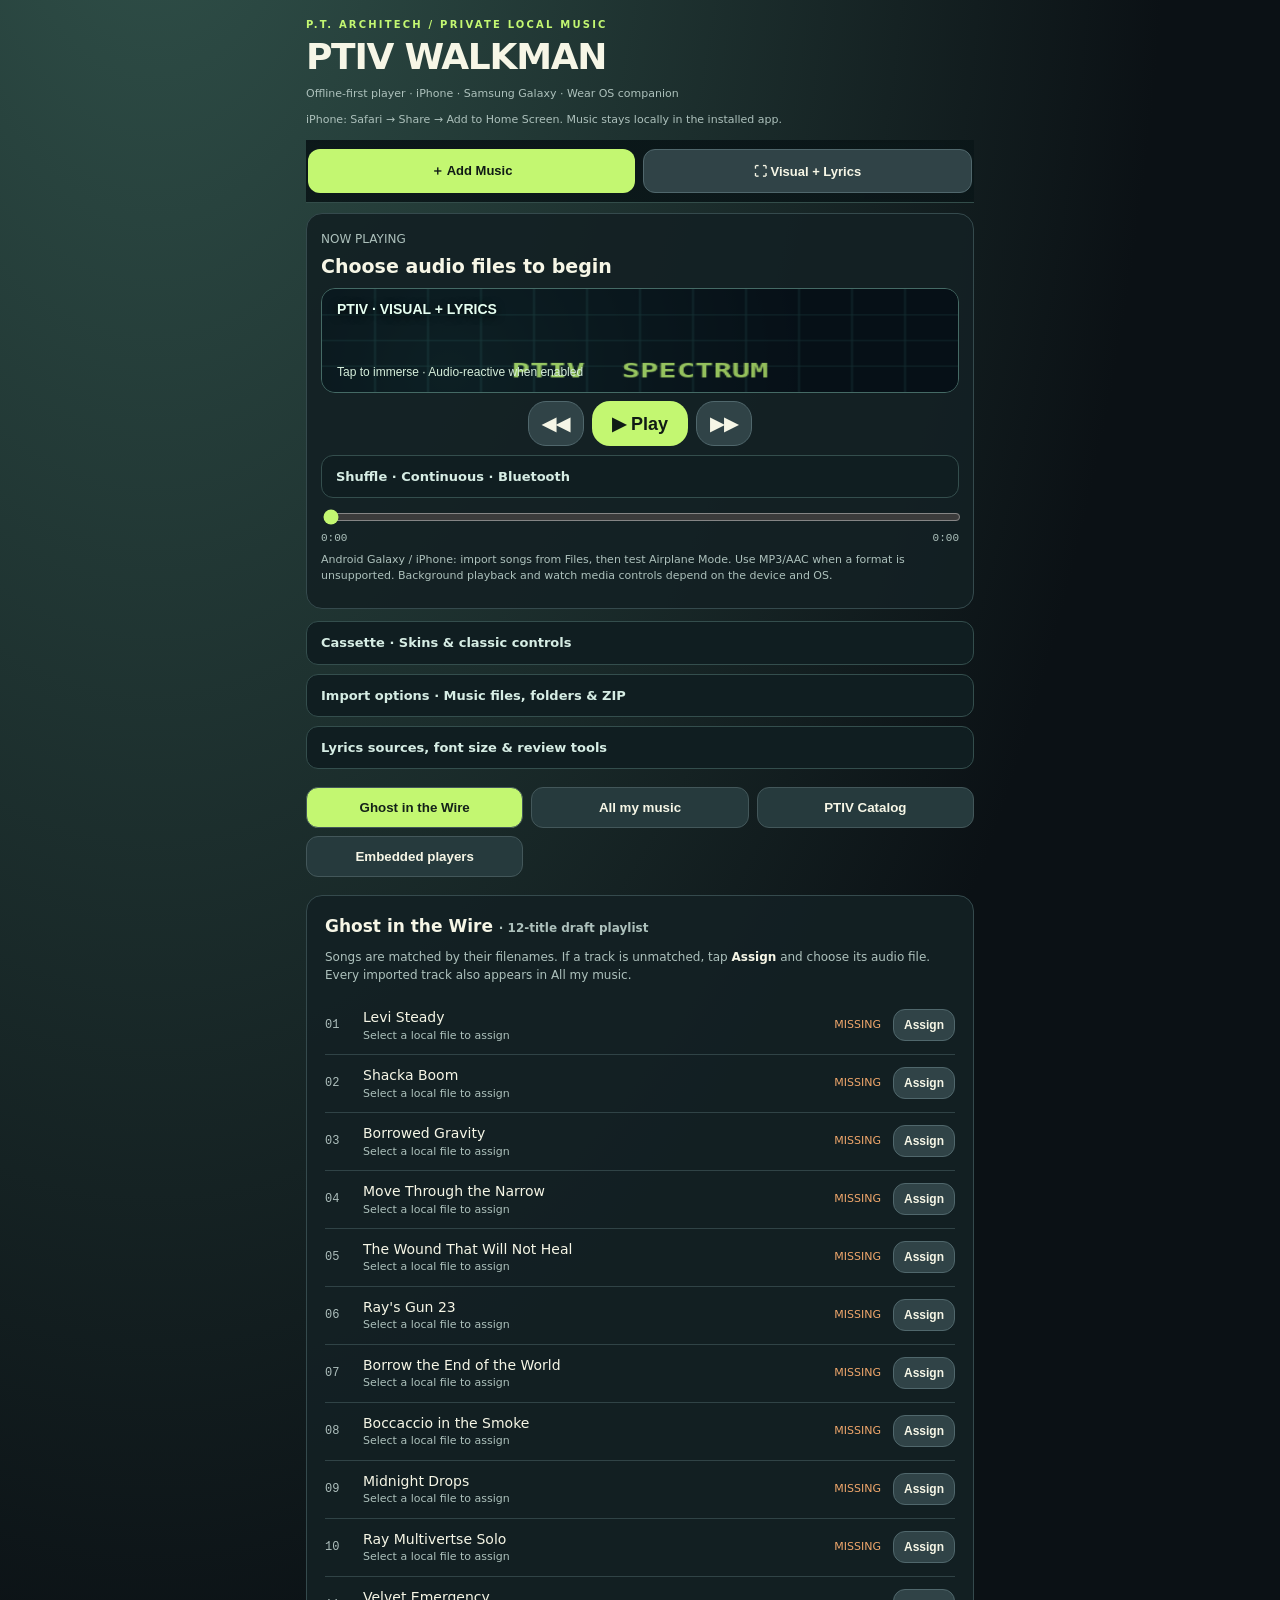
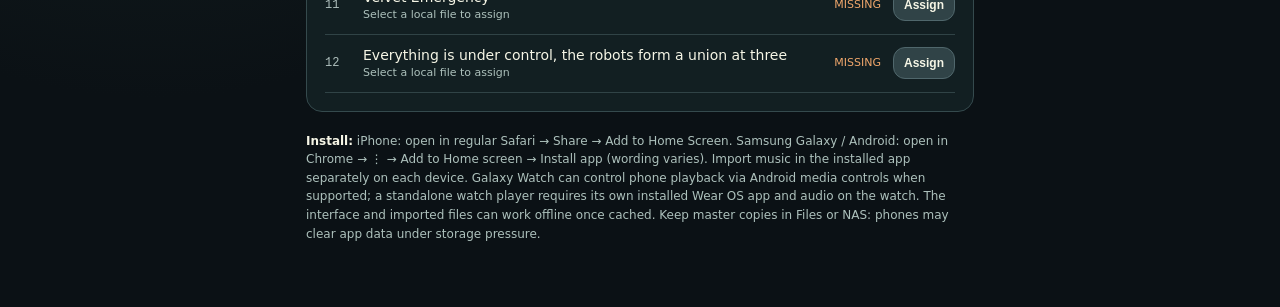
==== commit 7c5af1ad: "feat: immersive PTIV lyrics visualizer and review-first music scan" ====
--- a/index.html
+++ b/index.html
@@ -40,7 +40,7 @@
 .catalog-notice{color:var(--orange);font-size:12px}
 @media(max-width:410px){main{padding:14px 10px}.panel{padding:13px}.tabs{gap:5px}.tab{font-size:12px;padding:11px 5px}.controls{gap:7px}.controls .btn{min-width:47px}.controls .big{min-width:95px}.deck-face{padding:12px 9px}}
 @media(prefers-reduced-motion:reduce){.spinning .wheel{animation:none}*{scroll-behavior:auto!important}}
-</style></head><body><main>
+</style><link rel="stylesheet" href="./focus-ui.css"></head><body><main>
 <div class="eyebrow">P.T. ARCHITECH / PRIVATE LOCAL MUSIC</div><h1>PTIV WALKMAN</h1><small>Offline-first player · iPhone · Samsung Galaxy · Wear OS companion</small><p class="hint" id="deviceTip">Your audio stays on this device. Install in Safari on iPhone or Chrome on Android.</p>
 <div class="tape" id="tape" role="group" aria-label="Interactive cassette: triple tap or swipe horizontally to switch views"><div id="cassetteFace"><div class="stripe"></div><div class="sticker"><span id="cassetteTitle">GHOST IN THE WIRE</span><br><small>YOUR LOCAL LIBRARY / SIDE A+B</small></div><div class="wheels"><i class="wheel"></i><i class="wheel"></i></div></div><div class="deck-face hidden" id="deckFace" aria-live="polite"></div><div class="deck-nav"><button class="btn alt" id="deckPrev" type="button" aria-label="Previous cassette view">‹</button><span class="deck-status" id="deckStatus">1/5 · Cassette</span><button class="btn alt" id="deckNext" type="button" aria-label="Next cassette view">›</button></div><p class="deck-help">Swipe horizontally or triple-tap the cassette to switch views.</p></div><div class="inline" style="margin:0 3px 12px"><button class="btn alt tiny" id="copyBackTap" type="button">Copy iPhone Back Tap lyrics shortcut URL</button></div>
 <section class="panel"><h2>1. Add music from device Files</h2><p class="hint">Choose files, or choose an entire folder. The web app can only see files you select. Audio is stored locally for offline playback when device storage permits; <strong>nothing is sent to the internet</strong>. For permanent imports, use the installed app opened from your Home Screen, or a regular Safari tab — <strong>not Private Browsing</strong>.</p><div class="inline"><button class="btn" id="pickFiles">Choose music files</button><button class="btn alt" id="pickFolder">Choose folder</button><button class="btn alt" id="pickZip">Import ZIP</button></div><input class="file" id="files" type="file" multiple accept="audio/*,.mp3,.m4a,.wav,.flac,.aac,.aif,.aiff,.ogg,.opus"><input class="file" id="folder" type="file" multiple webkitdirectory directory><input class="file" id="zip" type="file" accept=".zip,application/zip"><div class="notice" id="notice" role="status" aria-live="polite">Starting offline library…</div><div class="meta"><span class="badge" id="libraryCount">0 tracks</span><span id="storage">Local storage status pending</span></div></section>
@@ -611,4 +611,4 @@
 }
 
 initMediaSession();setDeviceHint();initModes();initDeck();initLyricFont();loadPTIVCatalog();(async()=>{try{db=await dbOpen();await loadIndex();await loadLyrics();msg('Offline library ready. Import your songs to begin.')}catch(e){dbIssue=e?.name||e?.message||'Unknown storage error';msg('Device storage unavailable ('+dbIssue+'): songs will play only until the app closes. Use a regular Safari tab, not Private Browsing, and install from your Home Screen.',true)}redraw();renderLyrics();await refreshStorage();if('serviceWorker'in navigator&&location.protocol==='https:'){navigator.serviceWorker.register('./sw.js').catch(()=>{});}})();
-</script></body></html>+</script><script src="./focus-ui.js" defer></script></body></html>
--- a/focus-ui.css
+++ b/focus-ui.css
@@ -0,0 +1,58 @@
+/* PTIV Walkman Focus UI — additive, no storage migration and no lyric changes */
+:root { --focus-glass: rgba(8,18,25,.83); }
+body.ptiv-focus-open { overflow:hidden; }
+main > h1 { font-size:clamp(25px,5.7vw,36px); margin:5px 0 4px; letter-spacing:-.035em; }
+main > .eyebrow { font-size:10px; }
+main > small, #deviceTip { font-size:11px; }
+.focus-actions { position:sticky; top:0; z-index:9; padding:9px 2px; display:flex; align-items:center; gap:8px; background:linear-gradient(180deg,#0b1719f9,#0b1719f0); backdrop-filter:blur(12px); border-bottom:1px solid #334d4a; }
+.focus-actions .btn { flex:1; padding:11px 12px; min-height:44px; font-size:13px; }
+.focus-player { margin:10px 0 12px; padding:12px 14px; }
+.focus-player .titleNow { font-size:19px; min-height:24px; margin:2px 0 7px; overflow-wrap:anywhere; }
+.focus-player .controls { margin:5px 0 9px; gap:8px; }
+.focus-player .controls .btn { border-radius:18px; padding:10px 13px; min-width:47px; min-height:45px; font-size:18px; }
+.focus-player .controls .btn.big { min-width:96px; }
+.focus-player .timing { font-size:11px; }
+.focus-player .mode-controls { margin-top:12px; }
+.focus-player > .hint { font-size:11px; }
+.focus-extra { margin:9px 0; border:1px solid #344e4d; border-radius:12px; background:#101e21; overflow:hidden; }
+.focus-extra > summary { padding:11px 14px; font-size:13px; font-weight:700; color:#d6ede4; cursor:pointer; list-style:auto; }
+.focus-extra > .panel, .focus-extra > .tape { margin:0; border:0; border-top:1px solid #344e4d; border-radius:0; }
+.focus-extra .btn { font-size:12px; padding:9px 11px; }
+.focus-mini { position:relative; width:100%; min-height:105px; display:block; border:1px solid #456a65; border-radius:14px; overflow:hidden; margin:8px 0; background:radial-gradient(circle at 20% 80%,#214e48,#071217 68%); color:#e6fff1; cursor:pointer; text-align:left; padding:0; }
+.focus-mini canvas { display:block; position:absolute; inset:0; width:100%; height:100%; opacity:.75; }
+.focus-mini .caption { position:absolute; left:15px; right:15px; top:12px; font-weight:750; font-size:14px; text-shadow:0 2px 8px #000; pointer-events:none; }
+.focus-mini .meta { position:absolute; left:15px; bottom:13px; font-size:12px; color:#d5edda; margin:0; pointer-events:none; }
+.focus-preview { margin:12px 0; border:1px solid #648579; border-radius:14px; padding:12px; background:#142327; }
+.focus-preview h3 { font-size:17px; margin:0 0 7px; }
+.focus-preview #scanSummary { font-size:12px; color:#cadbd8; line-height:1.5; }
+.focus-preview-list { max-height:320px; overflow:auto; margin:12px 0; border-top:1px solid #395552; }
+.focus-preview-item { padding:10px 2px; border-bottom:1px solid #395552; display:flex; gap:10px; align-items:start; font-size:13px; }
+.focus-preview-item input { margin-top:4px; width:20px; height:20px; accent-color:var(--lime); }
+.focus-preview-item span { display:block; color:#b4c9c3; font-size:11px; overflow-wrap:anywhere; }
+.focus-preview-actions { display:flex; flex-wrap:wrap; gap:8px; }
+.focus-preview-actions button { flex:1; min-width:120px; min-height:44px; }
+.focus-overlay { position:fixed; inset:0; height:100vh; height:100dvh; z-index:999; background:#060d13; color:#fff; isolation:isolate; display:flex; flex-direction:column; padding:env(safe-area-inset-top) 0 env(safe-area-inset-bottom); }
+.focus-overlay.hidden { display:none!important; }
+.focus-overlay #focusCanvas { position:absolute; width:100%; height:100%; inset:0; opacity:.92; z-index:-2; }
+.focus-overlay:before { content:""; position:absolute; inset:0; z-index:-1; background:linear-gradient(#071117ed 0%,#0410178e 27%,#04101778 60%,#061019f0 100%); pointer-events:none; }
+.focus-overlay-header { padding:13px 17px; display:flex; justify-content:space-between; align-items:center; gap:12px; }
+.focus-overlay-title { font-size:12px; letter-spacing:.15em; font-weight:800; color:#d4ffb9; }
+.focus-overlay-sub { color:#ccdfd7; font-size:12px; margin-top:3px; max-width:70vw; overflow:hidden; text-overflow:ellipsis; white-space:nowrap; }
+.focus-iconbutton { border:1px solid #597b72; border-radius:13px; background:var(--focus-glass); color:white; font-size:17px; min-width:44px; min-height:44px; cursor:pointer; }
+.focus-overlay-center { flex:1; min-height:0; display:flex; flex-direction:column; align-items:stretch; padding:6px 16px; }
+.focus-lyric-status { flex:none; text-align:center; margin:4px auto 7px; padding:5px 10px; font-size:10px; color:#f3d3aa; background:#12262add; border:1px solid #54675e; border-radius:20px; max-width:94%; }
+.focus-lyrics { flex:1; min-height:0; overflow:auto; scroll-behavior:smooth; text-align:center; padding:15vh 5px 20vh; overscroll-behavior:contain; -webkit-overflow-scrolling:touch; scrollbar-width:thin; }
+.focus-lyrics .focus-line { font-size:var(--lyric-font,20px); line-height:1.5; color:#cfddda; margin:0 auto 15px; padding:9px 9px; border-radius:11px; max-width:680px; text-shadow:0 1px 9px #000; overflow-wrap:anywhere; white-space:pre-wrap; }
+.focus-lyrics .focus-line.active { color:#f1ffc7; font-weight:850; background:#2d5135ae; }
+.focus-lyrics .focus-line.dim { opacity:.86; }
+.focus-lyrics .focus-message { font-size:16px; color:#d5e4e4; padding:30px 15px; }
+.focus-overlay-footer { padding:9px 16px 13px; background:linear-gradient(0deg,#08171ce8,#08171c77); }
+.focus-overlay-footer .focus-transport { display:flex; justify-content:center; gap:15px; align-items:center; margin:11px 0; }
+.focus-transport .focus-iconbutton { min-width:55px; min-height:50px; border-radius:20px; font-size:23px; }
+.focus-transport .focus-play { min-width:85px; background:#c3f771; color:#122518; font-weight:800; }
+.focus-overlay-footer input[type=range] { width:100%; accent-color:#c3f771; }
+.focus-footer-tools { display:flex; align-items:center; justify-content:center; flex-wrap:wrap; gap:9px; margin:7px 0; }
+.focus-footer-tools .focus-iconbutton { font-size:12px; padding:0 9px; min-width:47px; }
+.focus-footer-tools select { background:#142a2d; border:1px solid #557c74; color:#fff; border-radius:11px; padding:12px; min-height:44px; font-size:12px; }
+@media(max-width:420px) { .focus-actions .btn { font-size:12px; padding:9px 6px; } .focus-lyrics { padding-top:11vh; } .focus-overlay-footer { padding-bottom:11px; } }
+@media(prefers-reduced-motion:reduce) { .focus-lyrics { scroll-behavior:auto; } }
